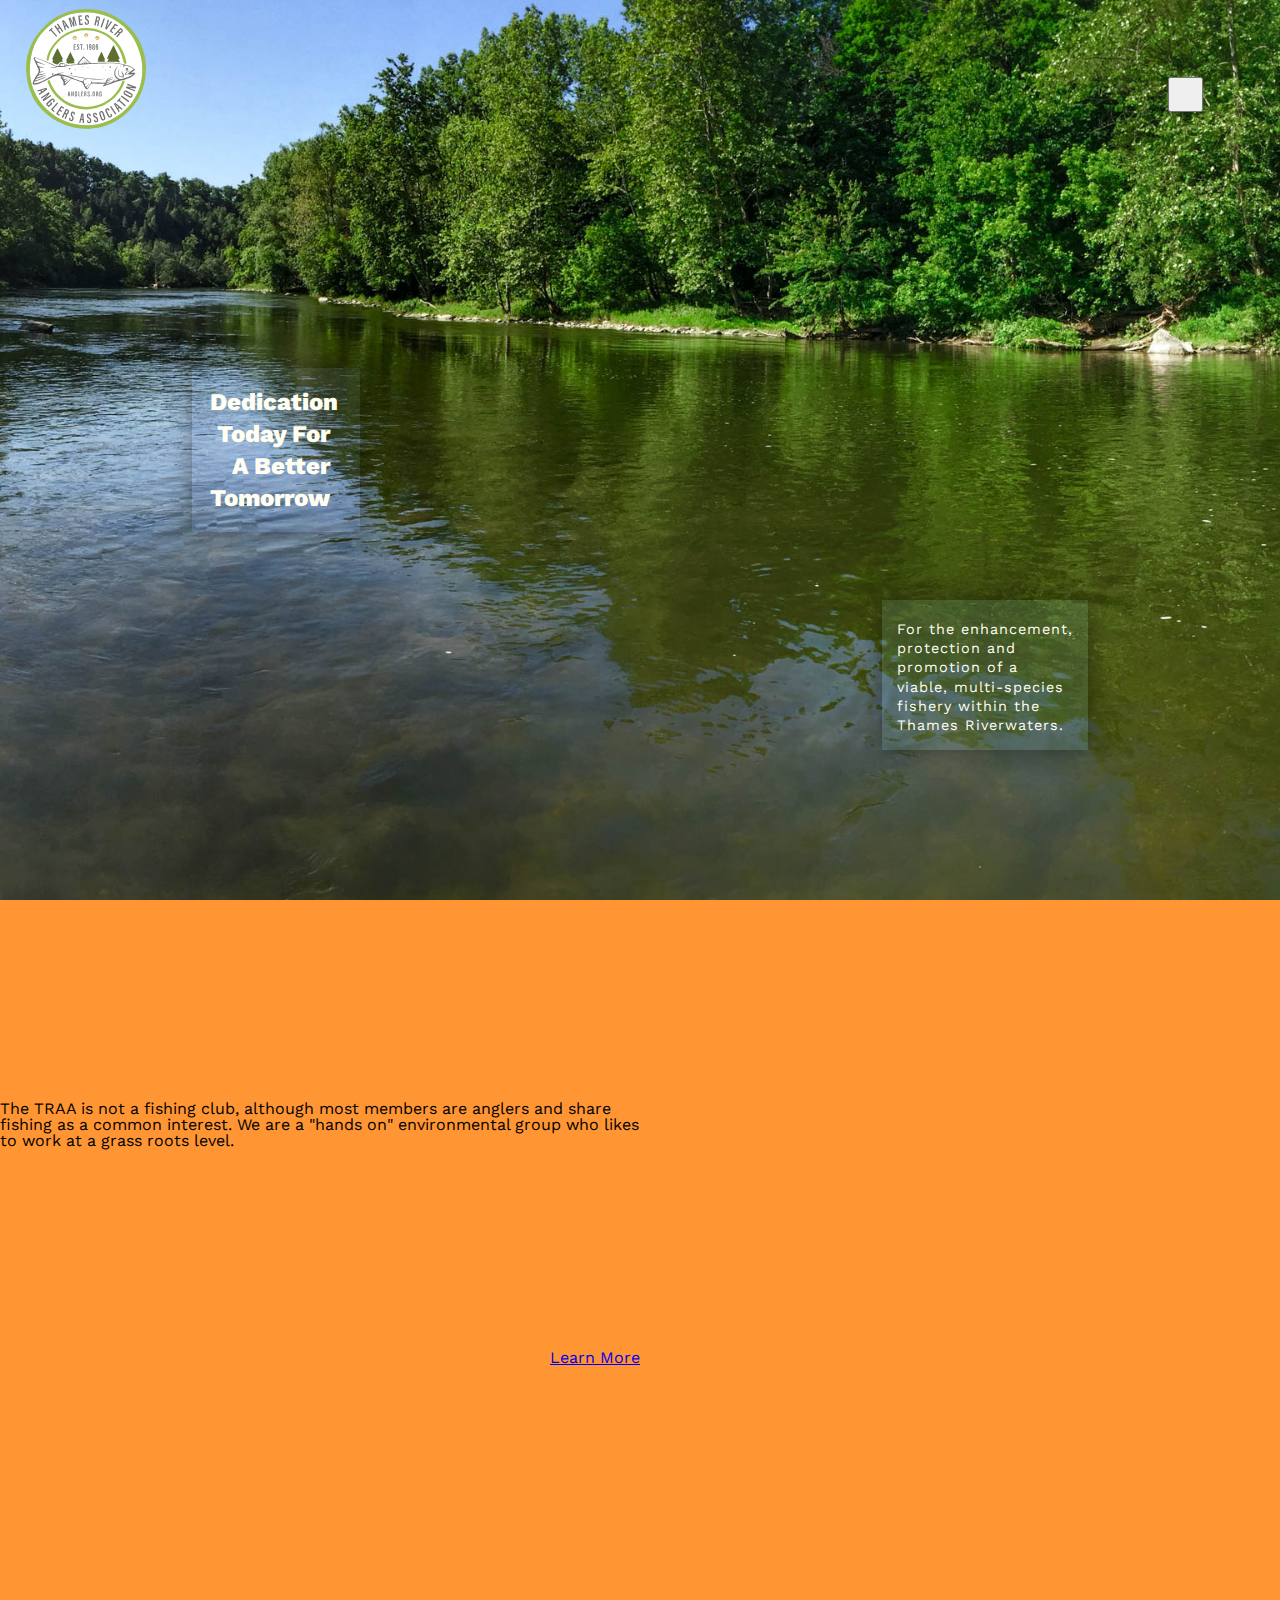
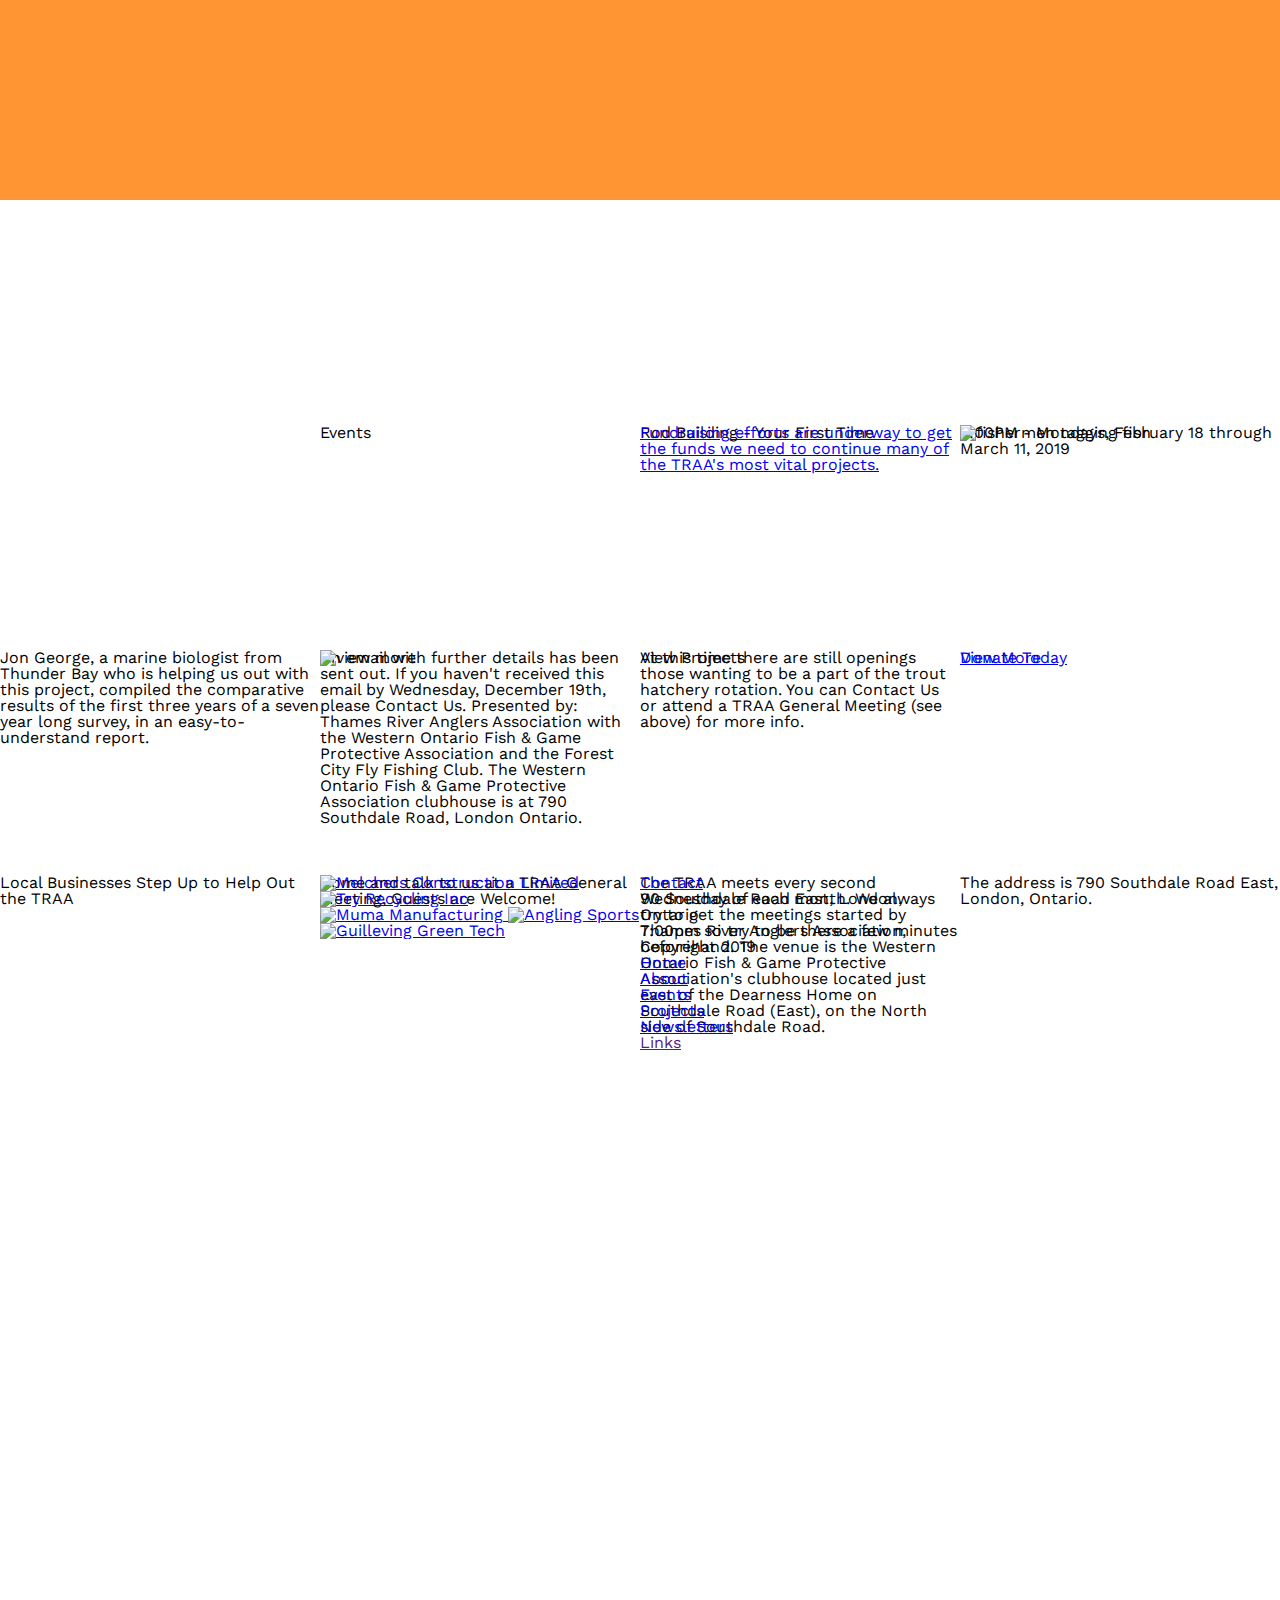
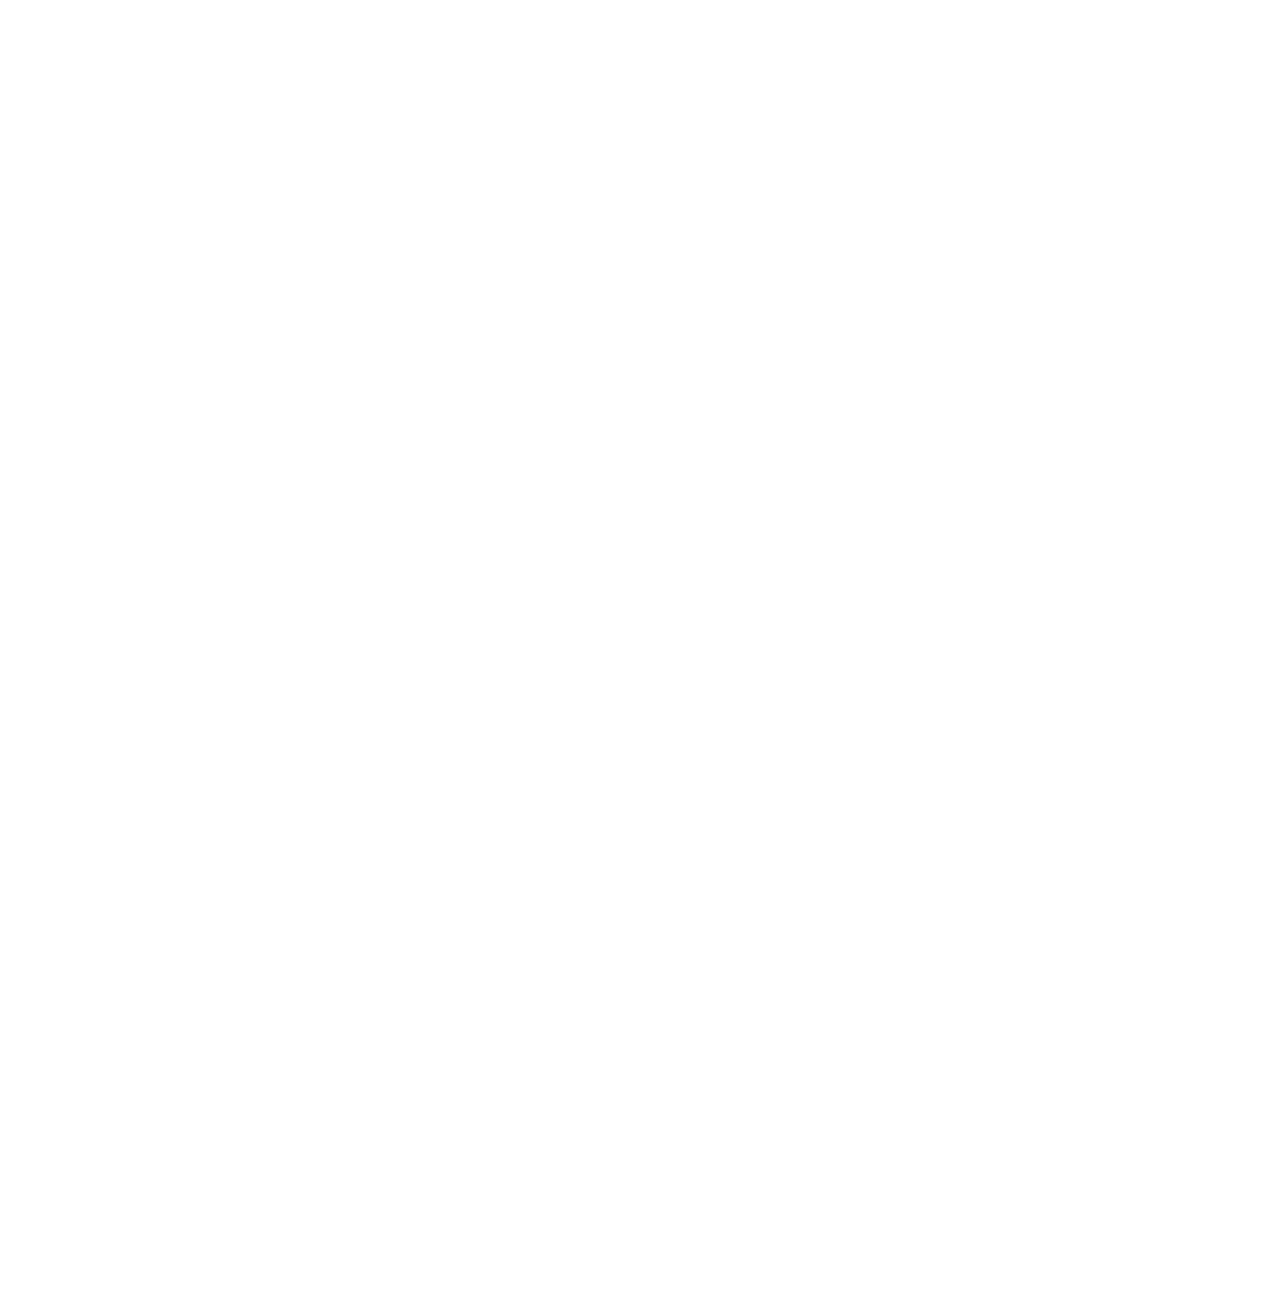
==== index.htm @ 24d17d50 "css progress" ====
<!DOCTYPE html>
<html lang="en">
<head>
    <meta charset="UTF-8">
    <meta name="viewport" content="width=device-width, initial-scale=1.0">
    <meta http-equiv="X-UA-Compatible" content="ie=edge">
    <link href="https://fonts.googleapis.com/css?family=Work+Sans:400,500,600,800,900" rel="stylesheet">
    <link href="css/reset.css" rel="stylesheet" type="text/css">
    <link href="css/main.css" rel="stylesheet" type="text/css">
    <title>Thames River Anglers Association</title>
</head>
<body>
<div class="grid">
<header class="header">
    <div class="hidden"><h1>Thames River Anglers Association</h1></div>
    <div class="logoCon">
        <a href="#main"><img src="images/traa-logo.svg" alt="Thames River Anglers Association Logo" width="200" height="200" class="logo sticky-tl"></a>
    </div>
    <button id="btnToggle"></button>
</header>
<div class="menu hidden">
    <h2 class="hidden">Site Navigation</h2>    
    <nav class="navCon">
        <ul id="siteNav">
            <li class="navItem"><a href="#main">        Home      </a></li>
            <li class="navItem"><a href="#aboutCon">    About     </a></li>
            <li class="navItem"><a href="#articleCon">  Events    </a></li>
            <li class="navItem"><a href="#projectsCon"> Projects  </a></li>
            <li class="navItem"><a href="#footerCon">   Links     </a></li>
            <li class="navItem"><a href="#contactCon">  Contact Us</a></li>
        </ul>
        <ul class="socialMedia">
            <li class="socialMediaIco"><a target="_blank" href="https://www.facebook.com/groups/4TRAA/">                   <img src="images/icon-fb.png" width="30" height="30" alt="facebook"></a></li>
            <li class="socialMediaIco"><a target="_blank" href="https://www.youtube.com/channel/UCSuwqQ-HzLQw-gylALz5YkA"> <img src="images/icon-yt.png" width="30" height="30" alt="youtube"></a></li>
            <li class="socialMediaIco"><a target="_blank" href="https://www.instagram.com/?hl=en">                         <img src="images/icon-ig.png" width="30" height="30" alt="instagram"></a></li>
            <li class="socialMediaIco"><a target="_blank" href="https://twitter.com/">                                     <img src="images/icon-tw.png" width="30" height="30" alt="twitter"></a></li>
        </ul>
    </nav>

</div>
    
<!-- main page -->
    <section class="mainCon grid" id="main">

    <h2 class="hidden">Homepage</h2>
<!-- hero img -->
    <div id="heroImgCon">
    <picture>
        <source srcset="images/river-small.jpg"  class="heroImage" media="(max-width: 320px)">    
        <source srcset="images/river-medium.jpg"  class="heroImage" media="(max-width: 430px)">    
        <source srcset="images/river-large.jpg"  class="heroImage" media="(max-width: 1440px)">    
        <img src="images/river-large.jpg"  class="heroImage" alt="Thames River">    
    </picture>
    </div>
<!-- 
    use css bg image

    Learn how to embed responsive imgs
    https://developer.mozilla.org/en-US/docs/Learn/HTML/Multimedia_and_embedding/Responsive_images
 -->
      
    <span class="heroQuote boxShadow">Dedication Today For A Better Tomorrow</span>    

    <div class="button-sm">
        <!-- <img src="" alt="" width="" height=""> -->
        <!--  
            Membership Call to action button will open pop out modal box
         -->
    </div>
    </section>

    <!-- Modal Popout Content -->

<!--     
    <section>
        <h3>Be a part of the solution, become a member of the Thames River Anglers Association for only $25.</h3>
    
        <div class="close" onclick="closeModal()">x</div>

        <p>
            Proceeds go toward continuing many of the TRAA's most vital environmental projects.
            Your membership also adds another voice to our efforts in protecting and enhancing aquatic habitats in the London & area community. 
            Participate, Help Out, Have Fun and give a little bit back to the Thames River watershed! 
        </p>
        <p> To join, attend a TRAA event or email us for other options. </p>
        <div class="close button-med" onclick="closeModal()"><a href="#contactUs">Tell Me More</a></div>
    </section> -->

    <!--END Modal Popout Content -->
    
    <div class="missionStatement ">
        <span class="msBg boxShadow">For the enhancement, protection and promotion of a viable, multi-species fishery within the Thames Riverwaters.</span> 
    </div>
    <section class="grid missionCon">
    <h2  id="mission" class="hidden">Our Mission</h2>

        <!-- <video src=""></video> -->
        <p>              
            The TRAA is not a fishing club, although most members are anglers and share 
            fishing as a common interest. We are a "hands on" environmental group who 
            likes to work at a grass roots level.
        </p>

        <div id="missionBtn">
            <a href="#events">Learn More</a>
        </div>
    </section>
<!-- Scroll Back to top -->
    <div class="sticky-lr"> 
        <!-- <img><a href="#main"></a> -->
    </div>

    <section class="grid">

    <h2 id="events">Events</h2>
        <h3 class="articleTitle">Rod Building - Your First Time </h3>
        <span class="articleSubhead">7:00PM - Mondays, February 18 through March 11, 2019</span>
            <p  id="articleTextBlock"> 
                This will be a series of informal, hands-on sessions that will result in a spinning or fly rod that you have assembled and finished yourself.
                This opportunity is open only to current members of the TRAA, WOFGPA and/or FCFFC. Registration will be closed when 15 paid-up participants have registered, or January 11, 2019, whichever comes first.
            </p>
            <p>
                An email with further details has been sent out. If you haven't received this email by Wednesday, December 19th, please Contact Us.
                Presented by: Thames River Anglers Association with the Western Ontario Fish & Game Protective Association and the Forest City Fly Fishing Club.
                The Western Ontario Fish & Game Protective Association clubhouse is at 790 Southdale Road, London Ontario.   
            </p>
            <p>
                At this time there are still openings those wanting to be a part of the trout hatchery rotation. You can Contact Us or attend a TRAA General Meeting (see above) for more info.
            </p>
            <div class="button-med"><a href="#map">View More</a></div>

    <h2 class="hidden">Map</h2>
            <div><iframe src="https://www.google.com/maps/embed?pb=!1m18!1m12!1m3!1d2065.127125662328!2d-81.22002897702677!3d42.94601771960088!2m3!1f0!2f0!3f0!3m2!1i1024!2i768!4f13.1!3m3!1m2!1s0x882ef3b01c9e9983%3A0x84558efdb9f3a3a1!2s790+Southdale+Rd+E%2C+London%2C+ON+N6E+1A8!5e0!3m2!1sen!2sca!4v1553643732021" width="600" height="450" style="border:0" allowfullscreen></iframe></div>
            
        <h3>Come and talk to us at a TRAA General Meeting, Guests are Welcome!</h3>
            <p>The TRAA meets every second Wednesday of each month. We always try to get the meetings started by 7:00pm so try to be there a few minutes beforehand. The venue is the Western Ontario Fish & Game Protective Association's clubhouse located just east of the Dearness Home on Southdale Road (East), on the North side of Southdale Road.
            <p> The address is 790 Southdale Road East, London, Ontario. </p>
    </section>

                
    <h2 class="projectsTitle" id="projects">
        <a href="#projects">
        <span class="projectsTitleBg">Fundraising efforts are underway to get the funds we need</span>
        <span class="projectsTitleBg">to continue many of the TRAA's most vital projects.</span>
        </a>    
    </h2>
            
    <img src="images/river-project.jpg" width="900" height="519" id="projectImg" alt="fishermen tagging fish">
    <h2 class="hidden">The TRAA Salmonid Monitoring Program</h2>
    <p>
        Jon George, a marine biologist from Thunder Bay
        who is helping us out with this project, compiled
        the comparative results of the first three years of 
        a seven year long survey, in an easy-to-understand report. 
    </p>
    <img src="images/view-hook.png" id="viewMoreArr" alt="view more" width="322" height="454"> 
    <p id="viewMoreBtn"> View Projects</p> 
    <div id="donate">
        <a href="#contactUs">
            <span  id="donateBtn" class="button"> Donate Today</span>
        </a>
    </div>

<!--     
    <section class="grid contactCon">
    <h2 id="contactCon">Contact Us</h2>

        <div class="formCon">
            <p>If you're with a like-minded organization or group looking for more information on the TRAA and its activities or if you're an individual who would like to get involved with the activities undertaken by the TRAA.
            </p>
            <span id="welcome">The TRAA would like to hear from you!</span>
            <form action="php" autocomplete="off" method="post">
                <input    class="formInput" id="name" type="text" name="fullname" placeholder="Name" >
                <input    class="formInput" id="subject" type="text" name="subject" placeholder="Subject" required>
                <textarea class="formInput" id="message" name="message" placeholder="Leave a message" required></textarea>
                <input    class="formInput" id="email" type="email" name="email" placeholder="Email">
                <input    class="formInput" id="submitBtn" type="submit" value="Submit">
            </form>
        </div>

    </section> -->
        
        <h2 id="sponserHeader"  >Local Businesses Step Up to Help Out the TRAA</h2>
        <div id="sponserLogoCon">
            <a href="https://www.melchersconstruction.com/"> <img class="sponserLogo" src="images/logo-melchers.png"             width="300" height="100" alt="Melchers Construction Limited">   </a>
            <a href="http://tryrecycling.com/"> <img class="sponserLogo" src="images/logo-try-recycling.png"        width="300" height="100" alt="Try Recycling Inc">   </a>
            <a href="http://www.mumamanufacturing.com/"> <img class="sponserLogo" src="images/logo-muma.png"                 width="300" height="100" alt="Muma Manufacturing">  </a>
            <a href="https://anglingsports.ca/"> <img class="sponserLogo" src="images/logo-angling-sports-2018.png"  width="300" height="100" alt="Angling Sports">  </a>
            <a href="https://www.guillevingreentech.com/"> <img class="sponserLogo" src="images/logo-guilleving-green-tech.png" width="300" height="100" alt="Guilleving Green Tech">   </a>
        </div>


        <footer id="footerCon">
        <ul>
            <li><a href="#contactUsCon">Contact</a></li>
            <li>90 Southdale Road East, London, Ontario</li>
            <li>Thames River Anglers Association, Copyright 2019</li>
        </ul>
        <ul>
            <li><a href="#">Home</a></li>
            <li><a href="#aboutCon">About</a></li>
            <li><a href="#articleCon">Events</a></li>
            <li><a href="#donate">Projects</a></li>
            <li><a href="newsletters.htm">Newsletters</a></li>
            <li><a href="">Links</a></li>
        </ul>
    </footer>

</div>
    <script src="js/main.js"></script>
</body>
</html>
---- css/main.css ----
/* .sticky-tl
{

}

.sticky-tr
{

}

.sticky-lr
{
    
}

.button-sm
{

}

.button-med
{
    
} */

.hidden
{
    position:absolute;
    left:-10000px;
    top:auto;
    width:1px;
    height:1px;
    overflow:hidden;
}

.boxShadow
{
   box-shadow: 0px 0px 23px 2px rgba(0,0,0,0.38);
}

.boxShadowLow
{
   box-shadow: 10px 10px 95px -43px rgba(0,0,0,0.29);
}

.boxShadowUpper
{
   box-shadow: 0px 11px 291px -43px rgba(0,0,0,0.4);
}

body
{
    /* display: flex;
    align-items: center;
    justify-content: center; */
    box-sizing: border-box;
    font-family: 'work sans', -apple-system, BlinkMacSystemFont, 'Segoe UI', Roboto, Oxygen, Ubuntu, Cantarell, 'Open Sans', 'Helvetica Neue', sans-serif;
    flex-flow: column;

}


.grid
{
    display: grid;
    grid-template-columns: repeat(4,25vw);
    grid-template-rows: repeat(20,25vh);
    max-width: 100vw
}

.header
{
    grid-row: 1;
    grid-column: 1/-1;
    z-index: 20;
    display: flex;
    max-width: 100vw;

}

.menu
{
    grid-row: 1/5;
    grid-column: 1/-1;
    z-index: 10;
    display: flex;
    justify-content: space-between;
    flex-flow: row wrap;
    /* flex-basis: 100%; */
    padding: 1vh 2vw;
    background-color: #fffef0;
    padding-top: 25vh
}

.logoCon
{
    padding: 1vh 2vw;

    margin-right: auto;
    width: 100px;
    height: 100px;
}   

.logo
{
    width: 120%;
    height: 120%;

}

#btnToggle
{
    height: 35px;
    width: 35px;
    margin: 6%;
        order: 2;    /* background-image: src() */
}

.navCon
{   
    height: auto;
    width: 100vw;
    /* background-color: rgb(33, 33, 33, .6); */
    order: 3;
    display: flex;
    flex-flow: column nowrap;
    align-items: flex-end;
    justify-content: stretch;
}

#siteNav
{
    padding-bottom: 100px;
    margin-right: 50px;
}

#siteNav li
{
    margin-bottom: 22px;
    color: white;
    text-align: right;

}

.navItem a
{
    color: black;
    text-decoration: none;
    padding: 1px;
    border-bottom: #78d0f2 .2em solid;
}


.navItem a:visited
{
    color: black;
    border-bottom: #78d0f2;
}

.navItem a:hover
{
    background-color: #78d0f2
}

.socialMedia
{
    order: 4;
    width: 90%;
    display: flex;
    margin: auto;
    margin-bottom: 50px;
    border-top: #78d0f2 .5px solid;

}

.socialMediaIco
{
 margin: auto;
 margin-top: 30px;

}



.mainCon
{
    grid-row: 1/5;
    grid-column: 1/-1;
    height: 100vh;
}

.heroImage
{

    height: 100vh;
    width: auto;
    overflow: hidden;
    /* height: 100%; */
}
.heroQuote
{
    grid-column: 1/4;
    grid-row: 2/4;
    z-index: 30;
    line-height: 2rem;
    margin-left: 20%;
    font-weight: 800;
    font-size: 1.5rem;
    /* letter-spacing: 1px; */
    color: #fffef0;
    padding:18px;
    padding-right: 30px;
    align-self: center;
    background-color: rgba(69, 96, 170, 0.116);
    width: 120px;
    text-align: right;
}

/* ABOUT SECTION */

.missionStatement
{
    grid-row: 3/5;
    grid-column: 2/-1;
    z-index: 10;
    justify-self: center;
    align-self: center;
    height: 200px;
    display: flex;
    flex-flow: column;
    align-items: center;
    justify-content: center;
    margin: 0 auto;
    margin-right: 20%;
}

.msBg
{
    background-color: rgba(120,208,242,0.11);
    color: #fffef0;
    font-weight: 400;
    padding: 15px;
    padding-top: 20px;
    /* text-indent: -.2rem; */
    line-height: 1.2rem;
    letter-spacing: 1px;
    font-size: .9rem;
    width: 176px;
}

.missionCon
{
    background-color: rgba(255, 123, 0, 0.8);
    grid-row: 5/10;
    height: 100vh;
    grid-column: 1/-1;
}

.missionCon p
{
grid-row: 1/ 3;
grid-column: 1/3;
align-self: center;

}

#missionBtn

{
    grid-row: 3/5;
    grid-column: 1/3;
    justify-self: end;
    
}












/*CONTACT STYLIN' */

.contactCon
{
    /* grid-row: 1/-1; */
    grid-column: 1/-1;
    height: 100vh;
    
}

#contact
{
    font-weight: 800;
    font-size: 2em;
    background-color: #78d0f2;
    color: #fffef0;
    grid-row: 1;
    max-width: 30%;
    max-height: 30%;
    grid-column: 1/3;
    display: flex;
    align-items: center;
    justify-content: center;
}

.formCon
{
    width: 100vw;
    grid-row: 2;
}

.formCon *
{
    display: flex;
    flex-flow: column wrap;
    align-items: center;

    justify-content: center;

}

.formInput 
{
    border: none;
    border-bottom: 2px solid #78d0f2;
    width: 90vw;
}
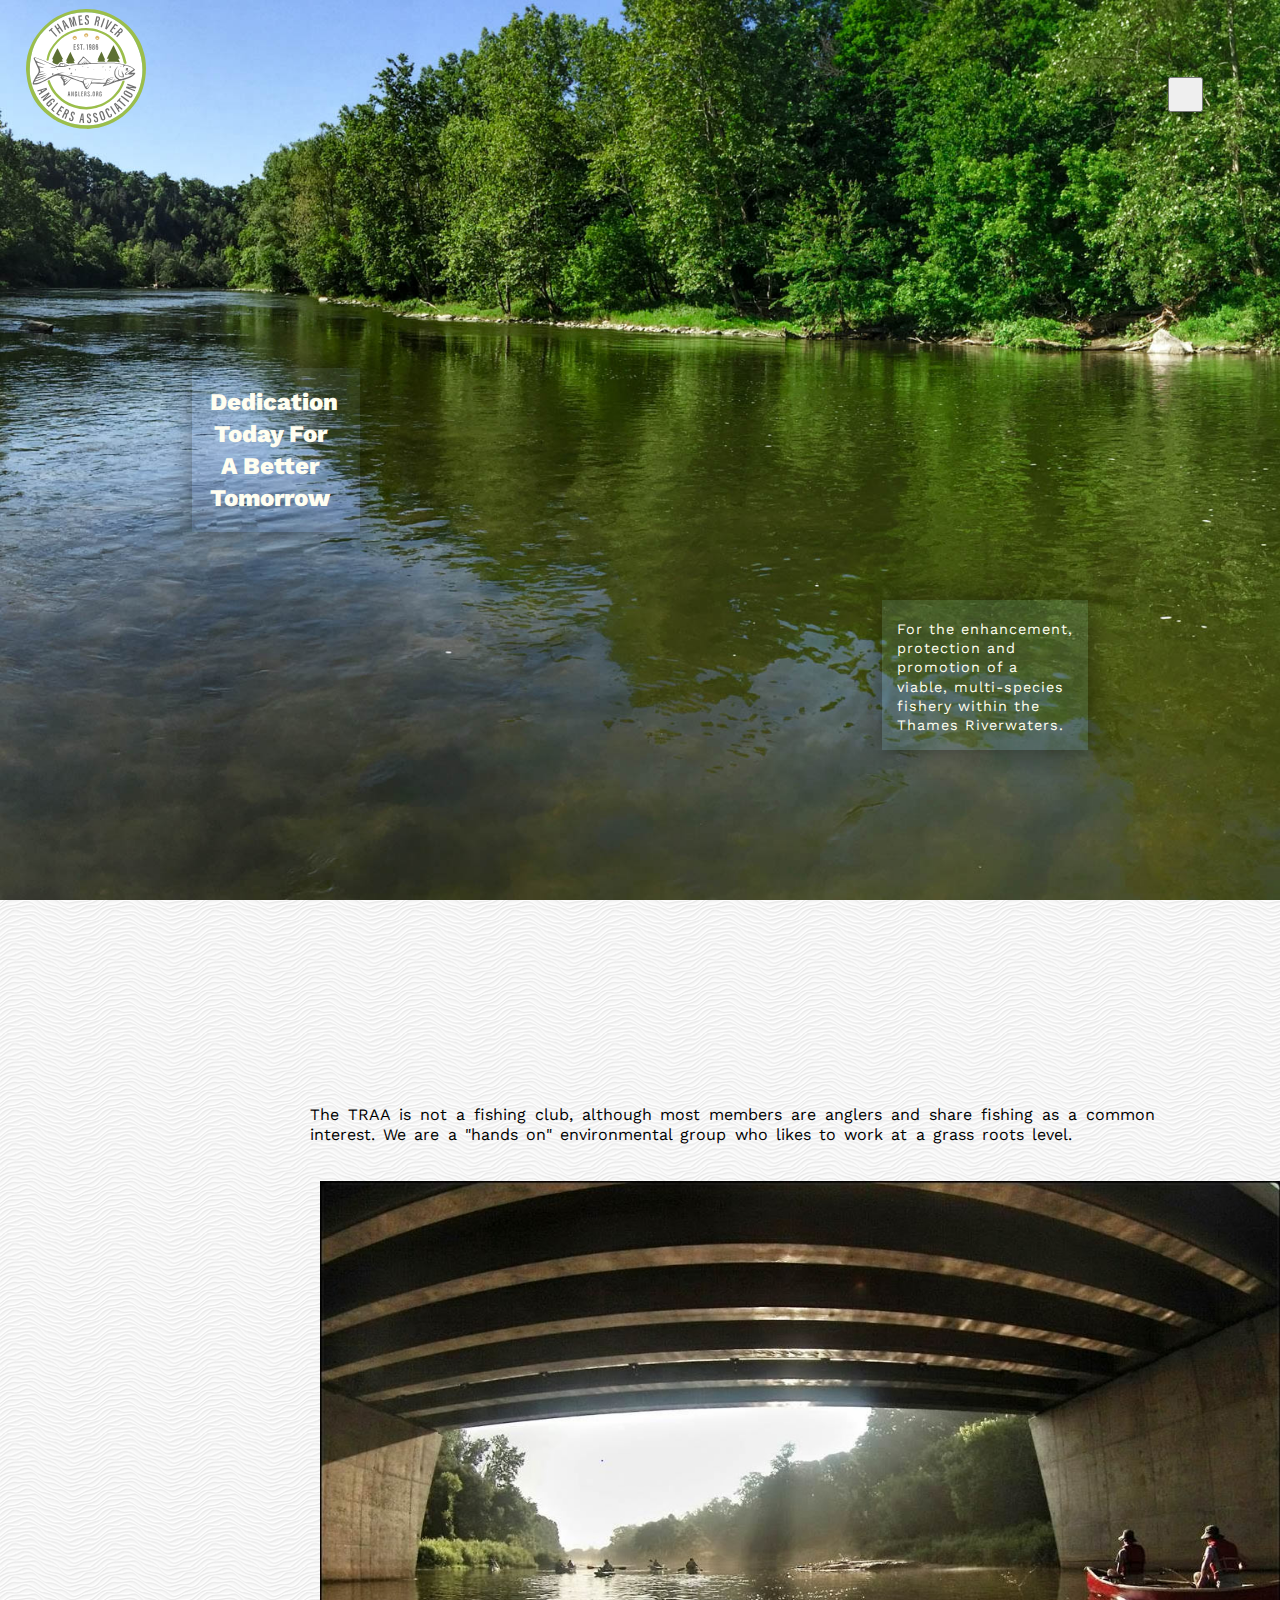
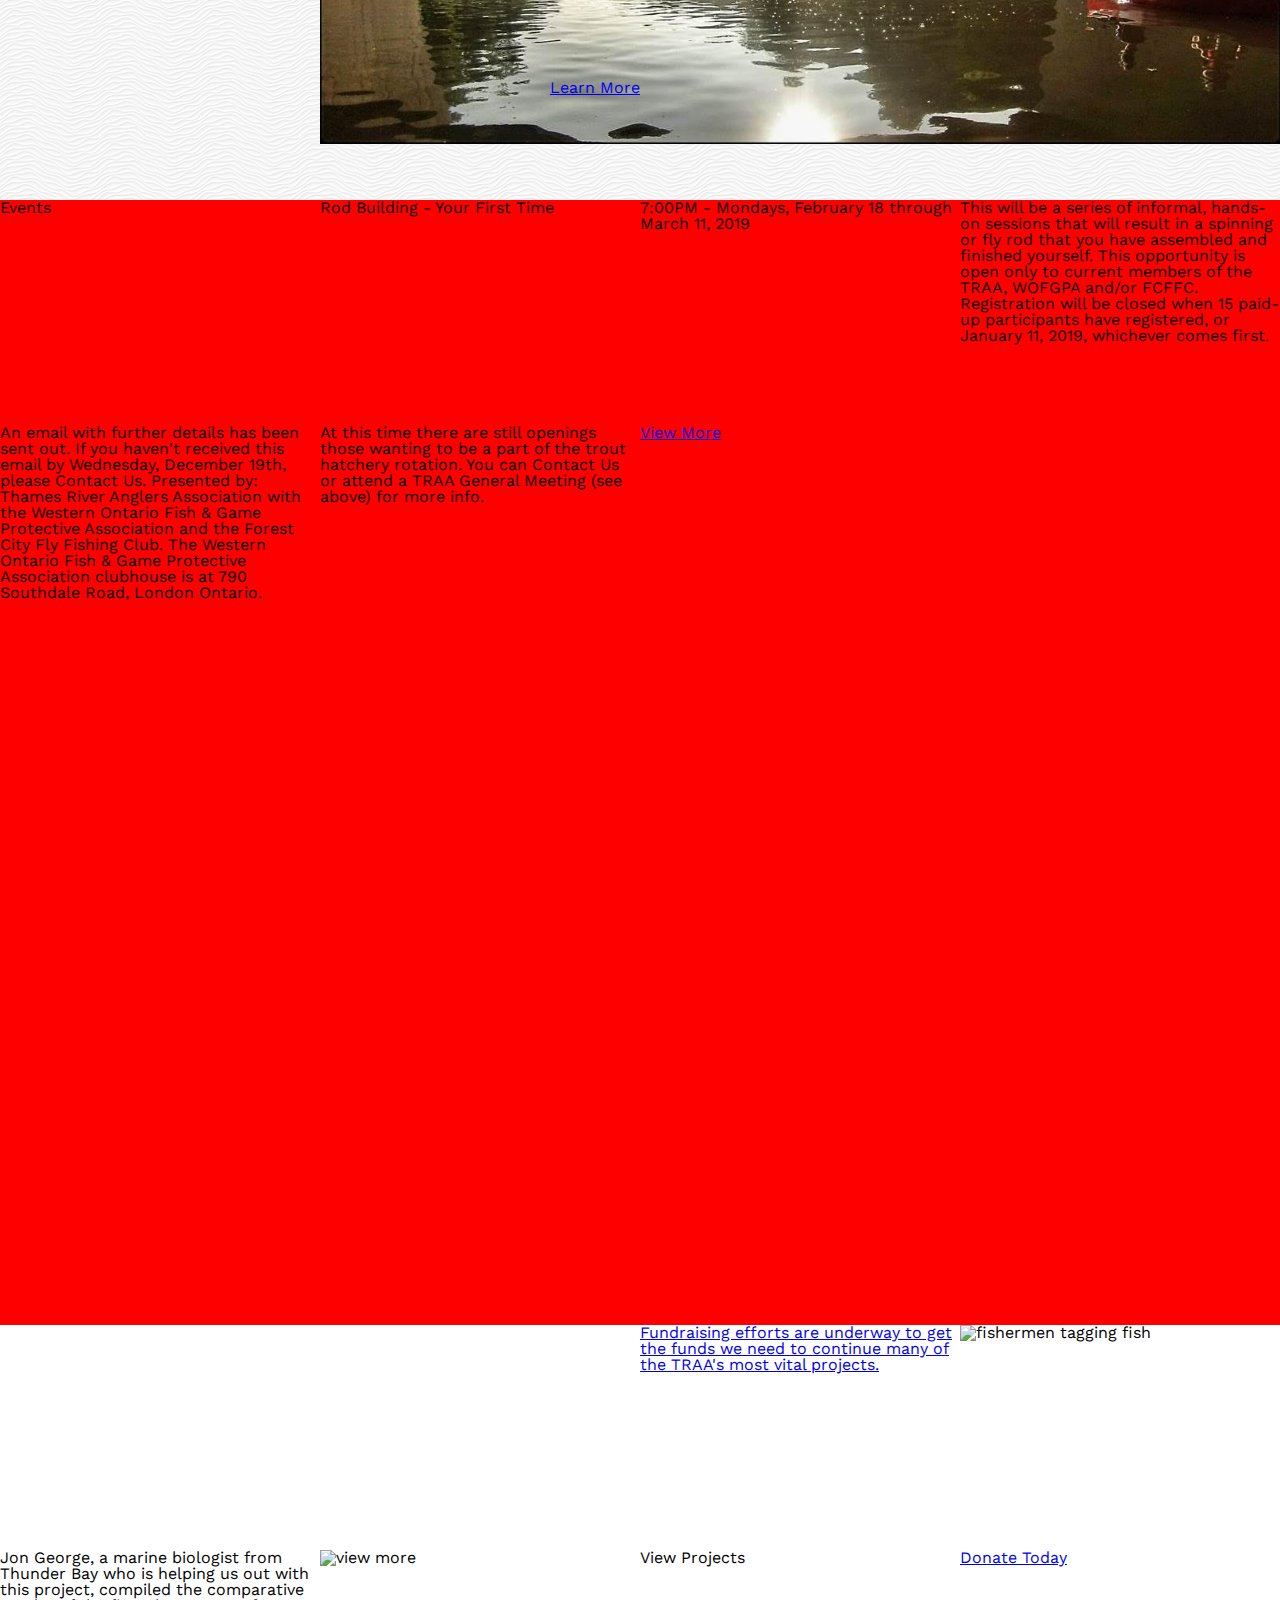
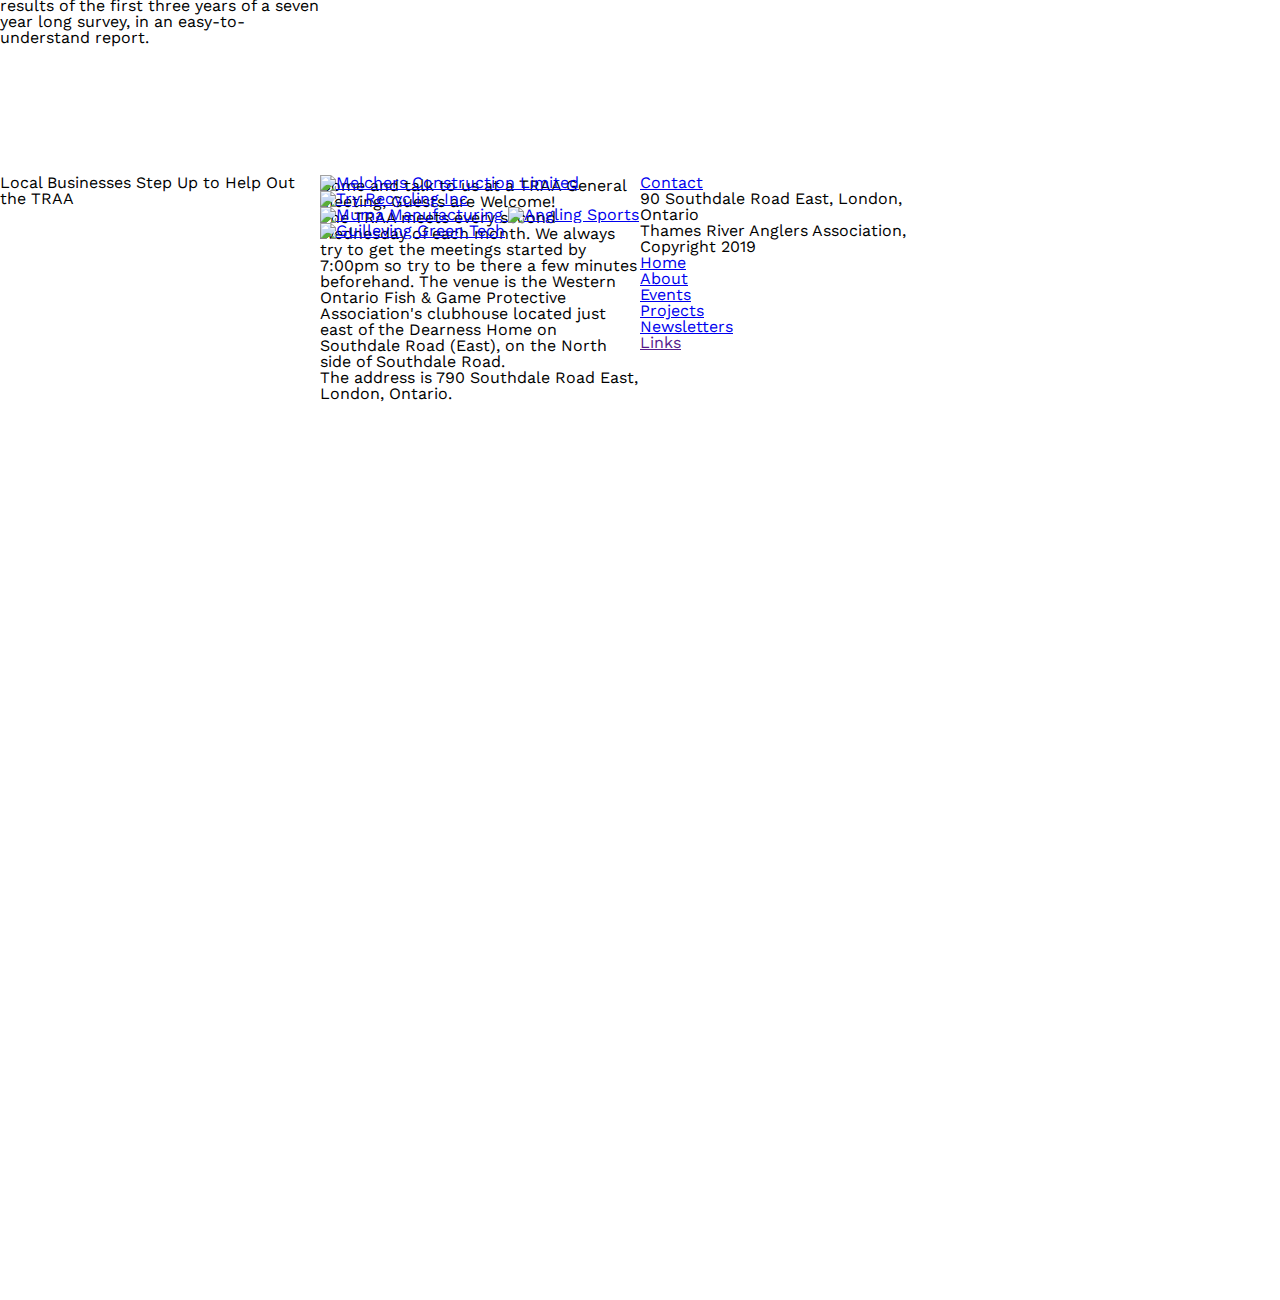
==== commit 2574c3d0: "event section started" ====
--- a/index.htm
+++ b/index.htm
@@ -45,7 +45,7 @@
     <h2 class="hidden">Homepage</h2>
 <!-- hero img -->
     <div id="heroImgCon">
-    <picture>
+    <picture class="boxShadow">
         <source srcset="images/river-small.jpg"  class="heroImage" media="(max-width: 320px)">    
         <source srcset="images/river-medium.jpg"  class="heroImage" media="(max-width: 430px)">    
         <source srcset="images/river-large.jpg"  class="heroImage" media="(max-width: 1440px)">    
@@ -94,13 +94,18 @@
     <section class="grid missionCon">
     <h2  id="mission" class="hidden">Our Mission</h2>
 
+
         <!-- <video src=""></video> -->
         <p>              
-            The TRAA is not a fishing club, although most members are anglers and share 
-            fishing as a common interest. We are a "hands on" environmental group who 
-            likes to work at a grass roots level.
+            The TRAA is not a fishing club,
+            although most members are anglers
+            and share fishing as a common interest.
+            We are a "hands on" environmental 
+            group who likes to work at a grass roots level.
         </p>
-
+        <img src="images/action.JPG" id="missionMedia" alt="boats on the thames river" height="180" width="307">
+        <!-- <picture id="missionMedia">
+        </picture> -->
         <div id="missionBtn">
             <a href="#events">Learn More</a>
         </div>
@@ -110,8 +115,7 @@
         <!-- <img><a href="#main"></a> -->
     </div>
 
-    <section class="grid">
-
+    <section class="grid eventCon">
     <h2 id="events">Events</h2>
         <h3 class="articleTitle">Rod Building - Your First Time </h3>
         <span class="articleSubhead">7:00PM - Mondays, February 18 through March 11, 2019</span>
@@ -129,15 +133,17 @@
             </p>
             <div class="button-med"><a href="#map">View More</a></div>
 
-    <h2 class="hidden">Map</h2>
-            <div><iframe src="https://www.google.com/maps/embed?pb=!1m18!1m12!1m3!1d2065.127125662328!2d-81.22002897702677!3d42.94601771960088!2m3!1f0!2f0!3f0!3m2!1i1024!2i768!4f13.1!3m3!1m2!1s0x882ef3b01c9e9983%3A0x84558efdb9f3a3a1!2s790+Southdale+Rd+E%2C+London%2C+ON+N6E+1A8!5e0!3m2!1sen!2sca!4v1553643732021" width="600" height="450" style="border:0" allowfullscreen></iframe></div>
-            
-        <h3>Come and talk to us at a TRAA General Meeting, Guests are Welcome!</h3>
-            <p>The TRAA meets every second Wednesday of each month. We always try to get the meetings started by 7:00pm so try to be there a few minutes beforehand. The venue is the Western Ontario Fish & Game Protective Association's clubhouse located just east of the Dearness Home on Southdale Road (East), on the North side of Southdale Road.
-            <p> The address is 790 Southdale Road East, London, Ontario. </p>
     </section>
-
+    <section>
+        <h2 class="hidden">Map</h2>
+                <div><iframe src="https://www.google.com/maps/embed?pb=!1m18!1m12!1m3!1d2065.127125662328!2d-81.22002897702677!3d42.94601771960088!2m3!1f0!2f0!3f0!3m2!1i1024!2i768!4f13.1!3m3!1m2!1s0x882ef3b01c9e9983%3A0x84558efdb9f3a3a1!2s790+Southdale+Rd+E%2C+London%2C+ON+N6E+1A8!5e0!3m2!1sen!2sca!4v1553643732021" width="600" height="450" style="border:0" allowfullscreen></iframe></div>
                 
+            <h3>Come and talk to us at a TRAA General Meeting, Guests are Welcome!</h3>
+                <p>The TRAA meets every second Wednesday of each month. We always try to get the meetings started by 7:00pm so try to be there a few minutes beforehand. The venue is the Western Ontario Fish & Game Protective Association's clubhouse located just east of the Dearness Home on Southdale Road (East), on the North side of Southdale Road.
+                <p> The address is 790 Southdale Road East, London, Ontario. </p>
+        
+    </section>   
+    
     <h2 class="projectsTitle" id="projects">
         <a href="#projects">
         <span class="projectsTitleBg">Fundraising efforts are underway to get the funds we need</span>
@@ -161,6 +167,7 @@
         </a>
     </div>
 
+
 <!--     
     <section class="grid contactCon">
     <h2 id="contactCon">Contact Us</h2>
--- a/css/main.css
+++ b/css/main.css
@@ -213,7 +213,7 @@
     align-self: center;
     background-color: rgba(69, 96, 170, 0.116);
     width: 120px;
-    text-align: right;
+    text-align: center;
 }
 
 /* ABOUT SECTION */
@@ -250,32 +250,52 @@
 
 .missionCon
 {
-    background-color: rgba(255, 123, 0, 0.8);
     grid-row: 5/10;
     height: 100vh;
     grid-column: 1/-1;
+    background-image: url("../images/tex-white-wave.png");
+    background-repeat: repeat;
 }
 
 .missionCon p
 {
 grid-row: 1/ 3;
-grid-column: 1/3;
+grid-column: 2/-1;
 align-self: center;
-
+word-spacing: .2rem;
+line-height: 1.25rem;
+/* letter-spacing: .1rem; */
+margin-left: -10px;
+max-width: 88%;
+text-align: justify;
+text-justify: inter-character;
 }
 
 #missionBtn
 
 {
-    grid-row: 3/5;
+    grid-row: 4/ 5;
     grid-column: 1/3;
     justify-self: end;
-    
-}
-
-
-
-
+    align-self: center;
+}
+
+#missionMedia
+{
+    grid-column: 2/-1;
+    /* grid-row: 2/5; */
+    align-self: center;
+    /* justify-self: end; */
+    width: 100%;
+    height: auto;
+}
+
+.eventCon
+{
+    background-color: red;
+    grid-column: 1/-1;
+    grid-row: 9/ span 5;
+}
 
 
 
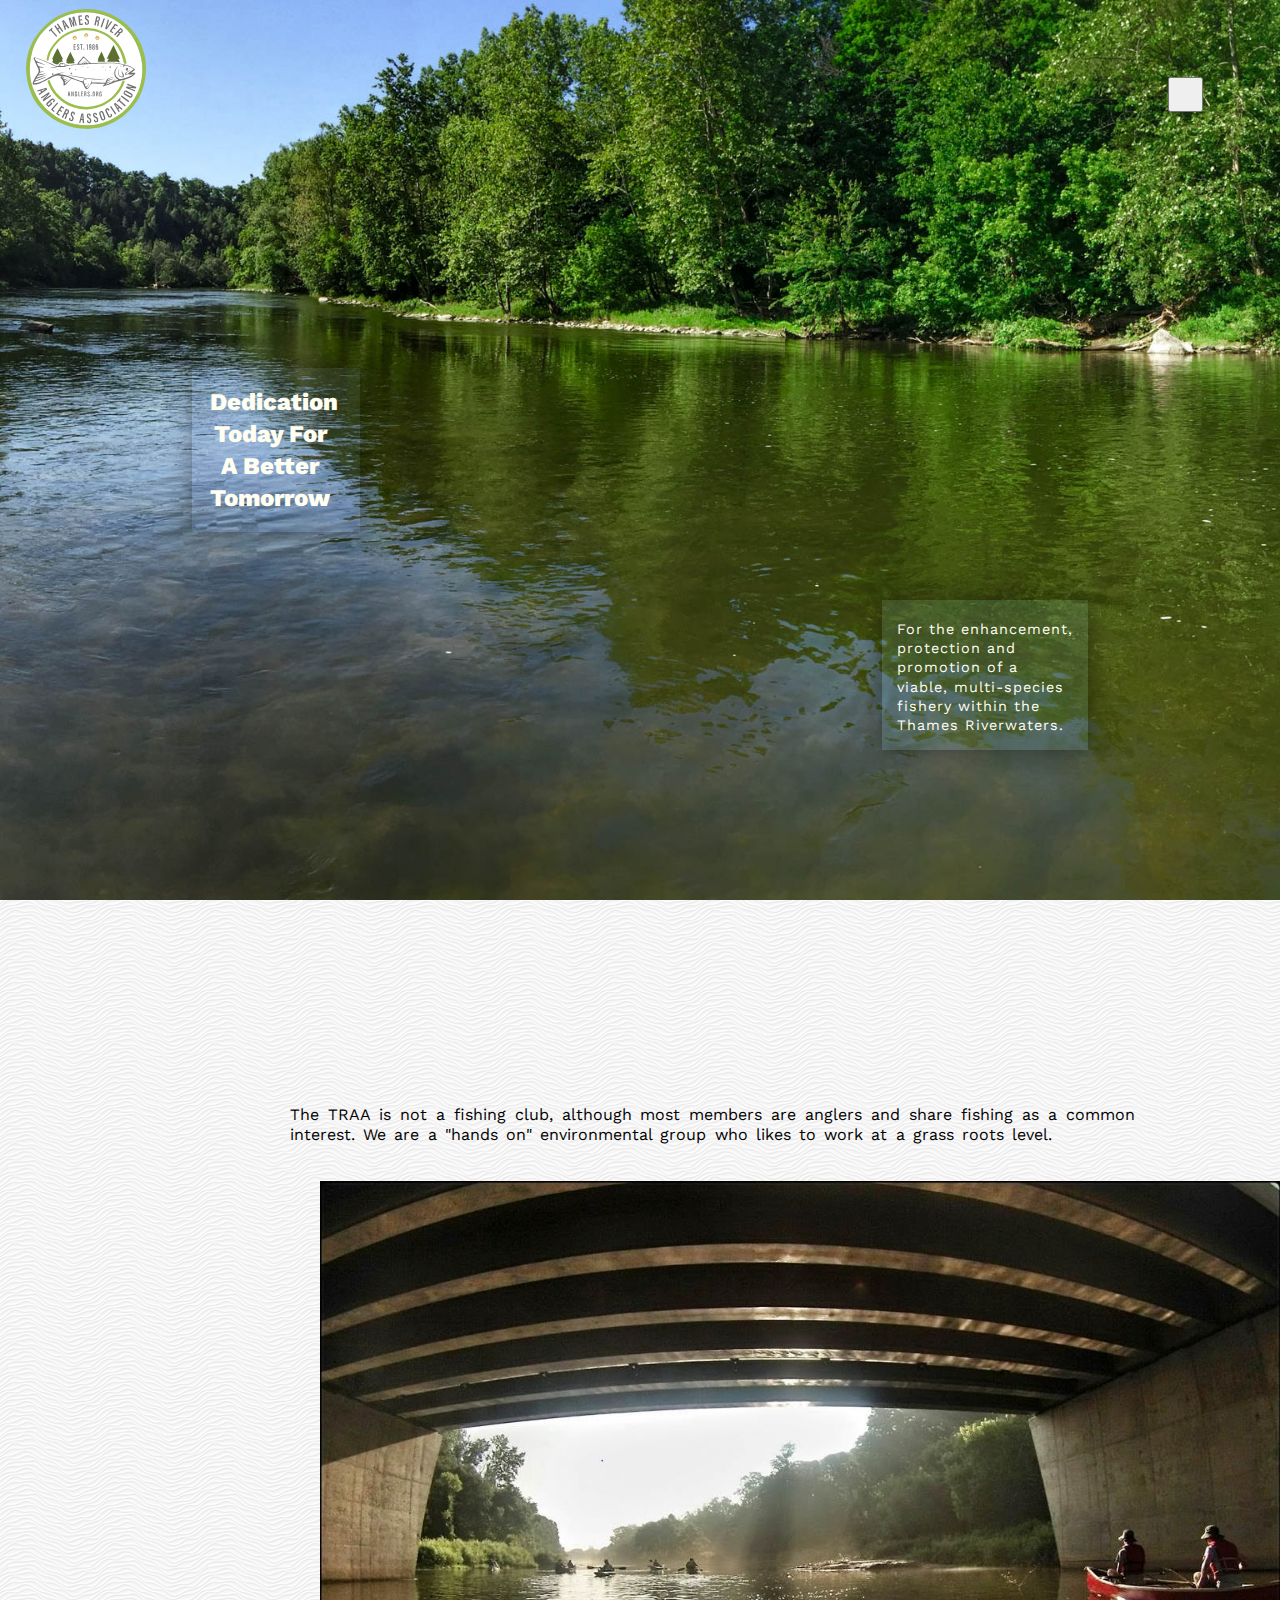
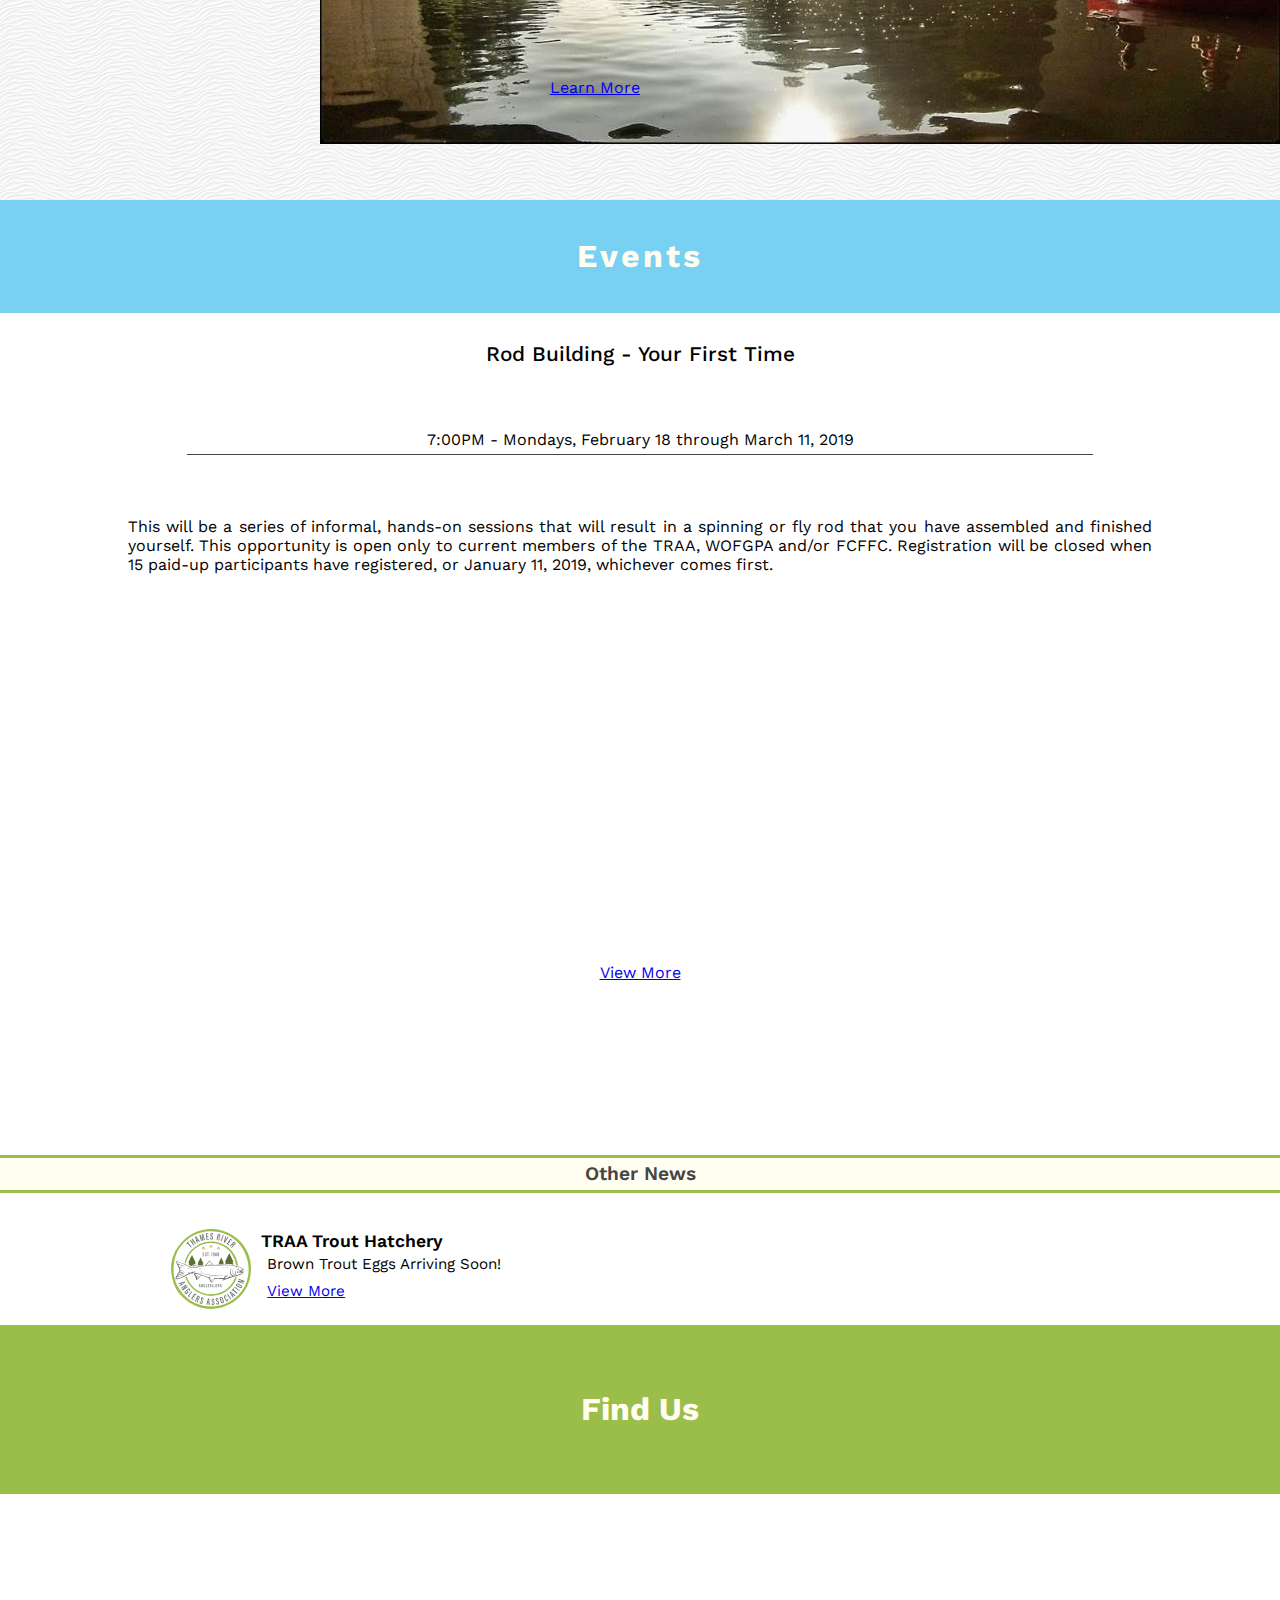
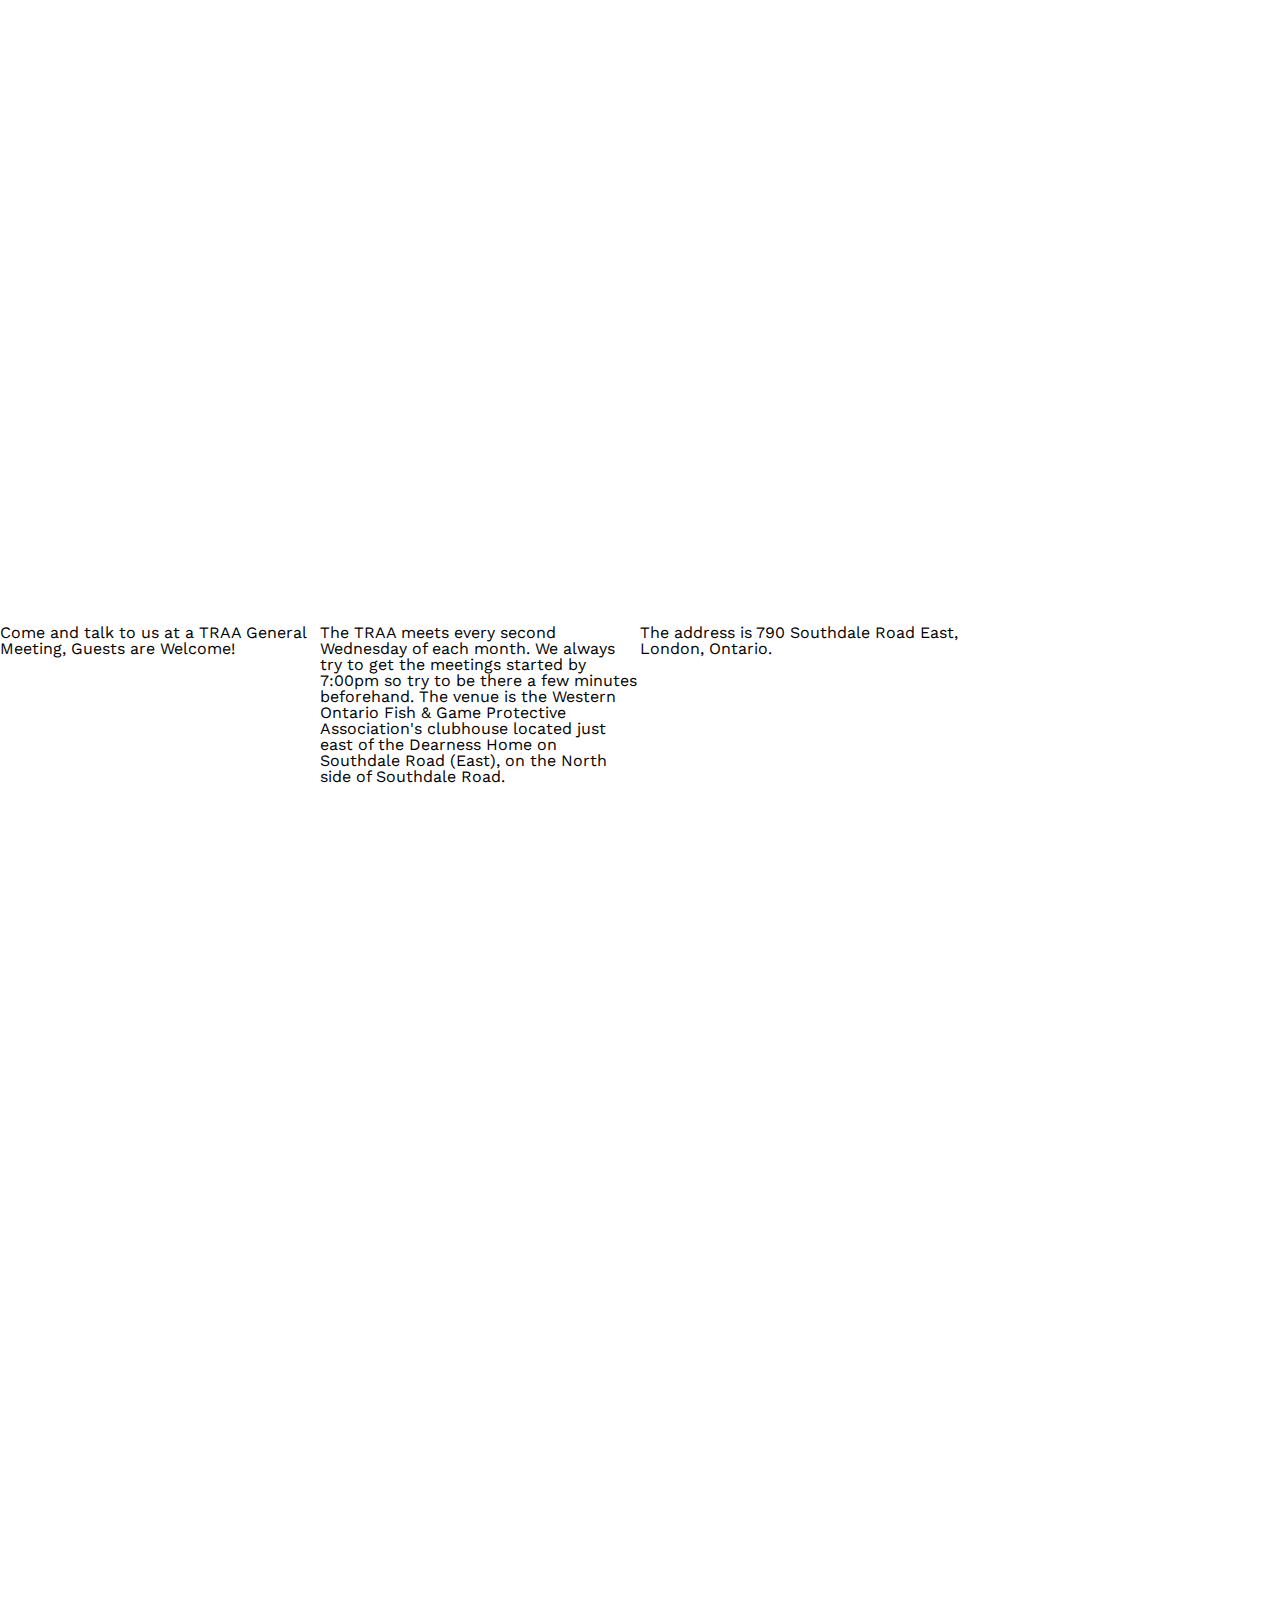
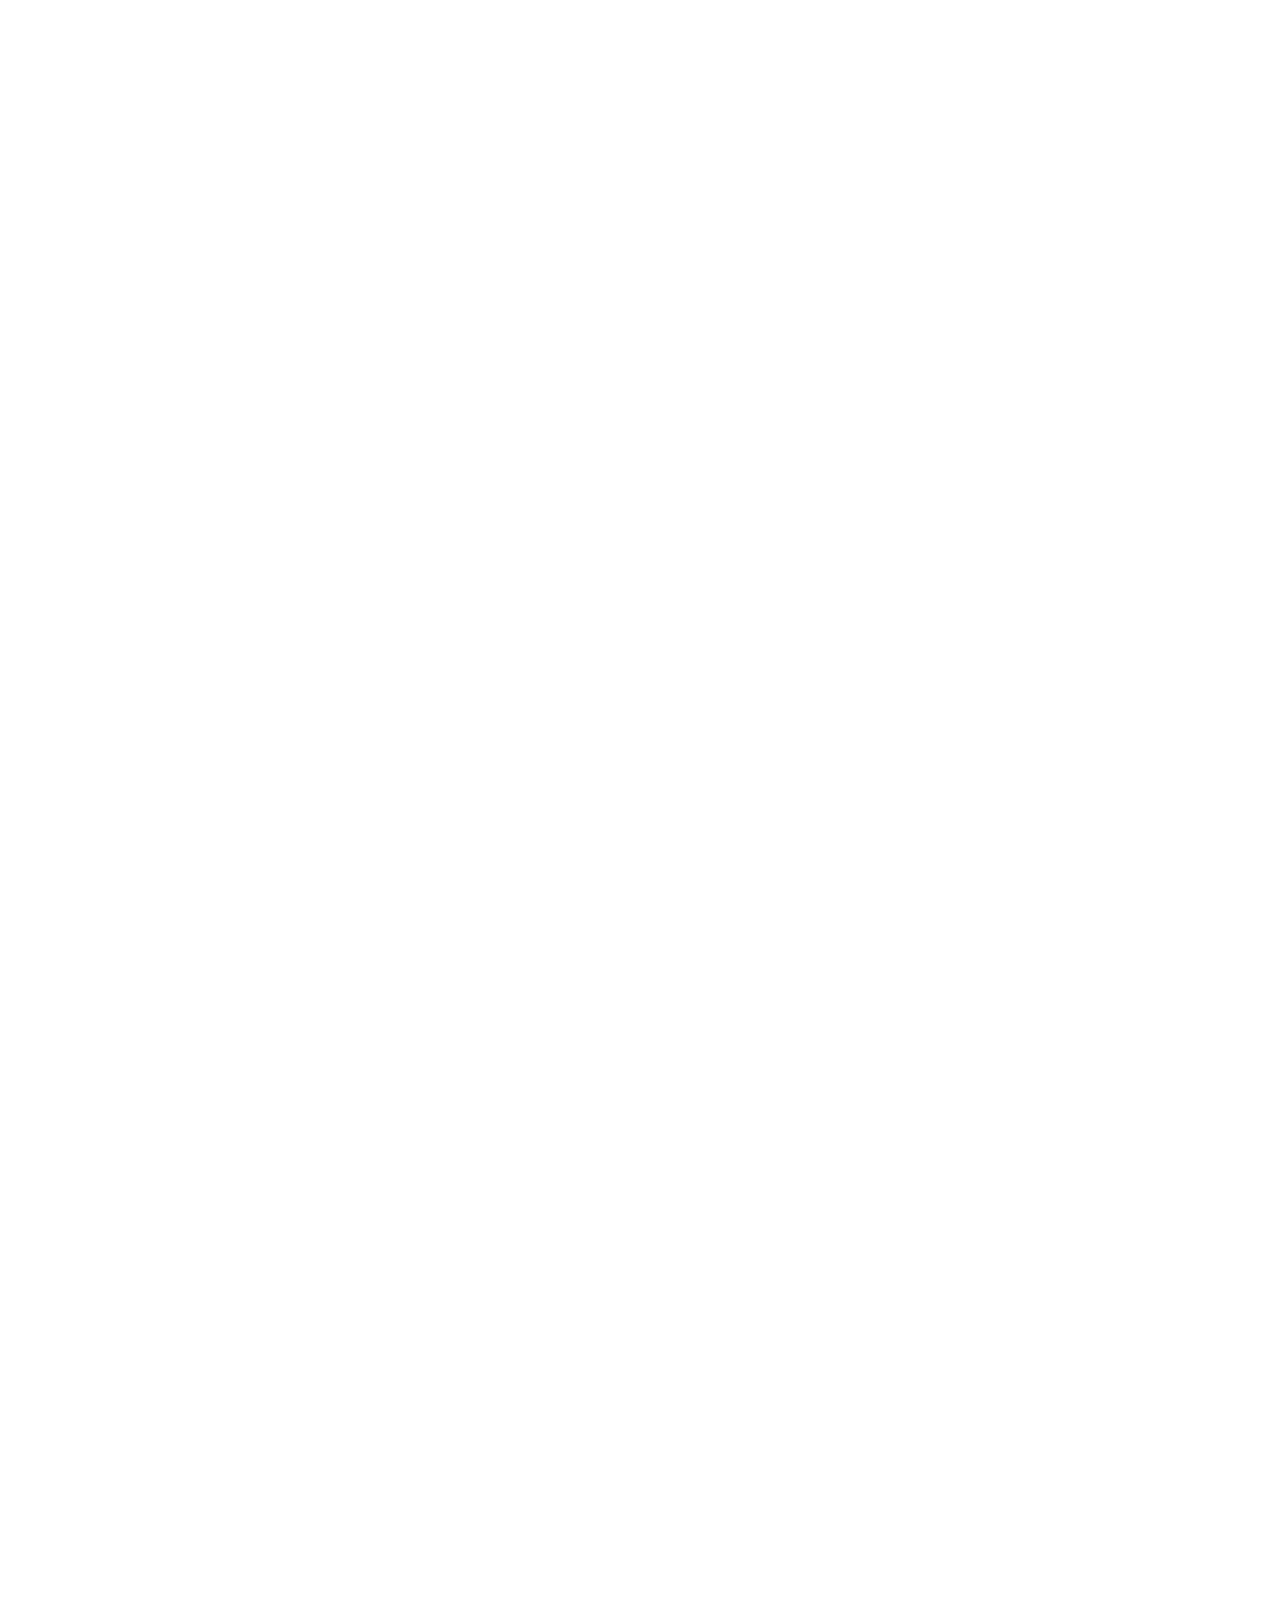
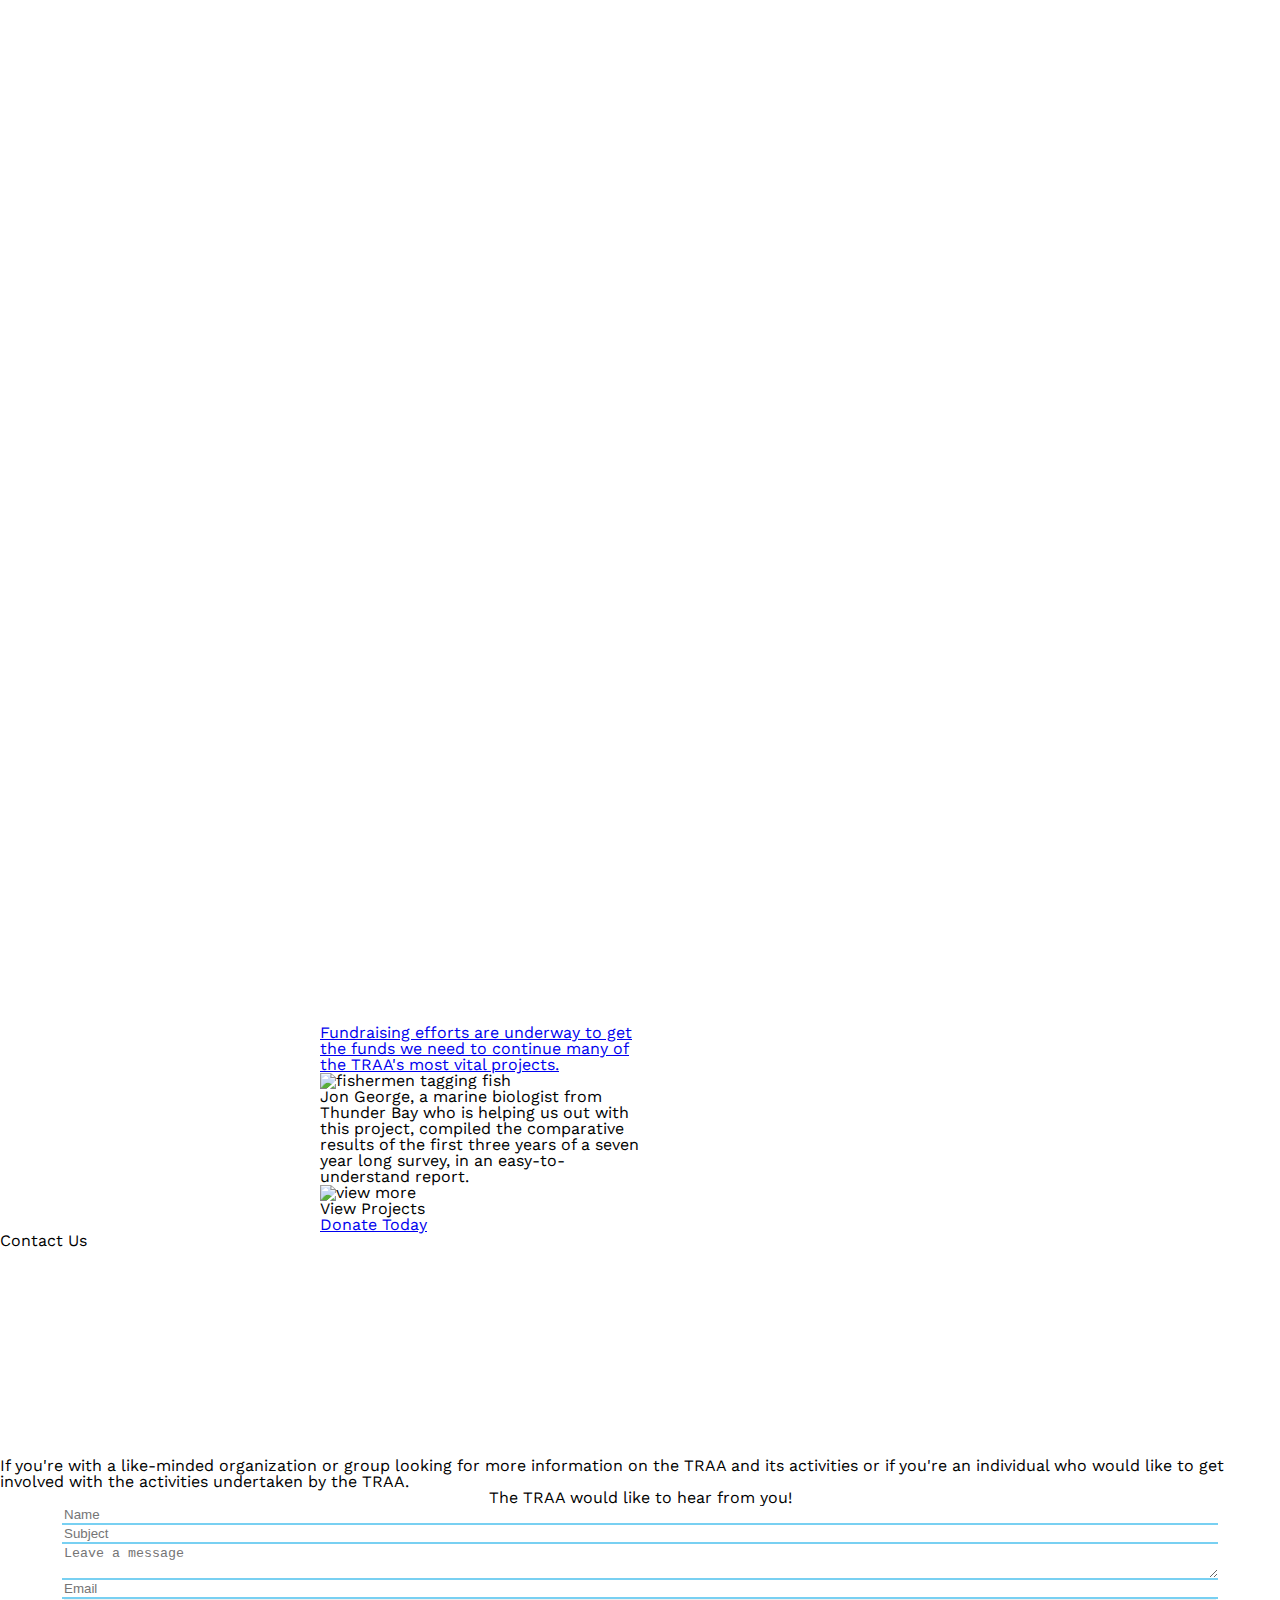
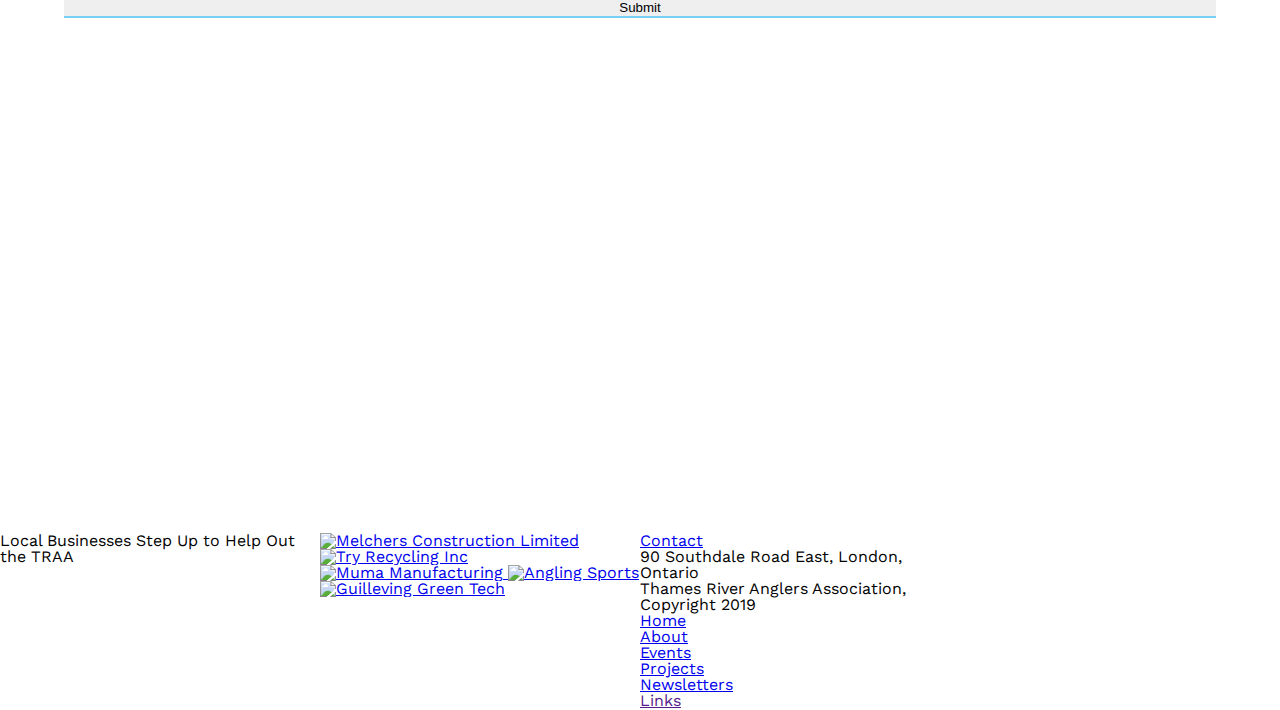
==== commit 9338070f: "newsfeed complete, location started" ====
--- a/index.htm
+++ b/index.htm
@@ -94,7 +94,6 @@
     <section class="grid missionCon">
     <h2  id="mission" class="hidden">Our Mission</h2>
 
-
         <!-- <video src=""></video> -->
         <p>              
             The TRAA is not a fishing club,
@@ -116,62 +115,74 @@
     </div>
 
     <section class="grid eventCon">
-    <h2 id="events">Events</h2>
-        <h3 class="articleTitle">Rod Building - Your First Time </h3>
-        <span class="articleSubhead">7:00PM - Mondays, February 18 through March 11, 2019</span>
-            <p  id="articleTextBlock"> 
+        <h2 id="eventHeader">Events</h2>
+        <h3 class="articleTitle centre">Rod Building - Your First Time </h3>
+        <span class="articleSubhead centre">7:00PM - Mondays, February 18 through March 11, 2019</span>
+        <div id="articleText">
+            <p class="articleTextBlock">
                 This will be a series of informal, hands-on sessions that will result in a spinning or fly rod that you have assembled and finished yourself.
                 This opportunity is open only to current members of the TRAA, WOFGPA and/or FCFFC. Registration will be closed when 15 paid-up participants have registered, or January 11, 2019, whichever comes first.
             </p>
-            <p>
+            <p class="articleTextBlock hidden">
                 An email with further details has been sent out. If you haven't received this email by Wednesday, December 19th, please Contact Us.
                 Presented by: Thames River Anglers Association with the Western Ontario Fish & Game Protective Association and the Forest City Fly Fishing Club.
                 The Western Ontario Fish & Game Protective Association clubhouse is at 790 Southdale Road, London Ontario.   
             </p>
-            <p>
+            <p class="articleTextBlock hidden">
                 At this time there are still openings those wanting to be a part of the trout hatchery rotation. You can Contact Us or attend a TRAA General Meeting (see above) for more info.
             </p>
-            <div class="button-med"><a href="#map">View More</a></div>
-
-    </section>
-    <section>
-        <h2 class="hidden">Map</h2>
-                <div><iframe src="https://www.google.com/maps/embed?pb=!1m18!1m12!1m3!1d2065.127125662328!2d-81.22002897702677!3d42.94601771960088!2m3!1f0!2f0!3f0!3m2!1i1024!2i768!4f13.1!3m3!1m2!1s0x882ef3b01c9e9983%3A0x84558efdb9f3a3a1!2s790+Southdale+Rd+E%2C+London%2C+ON+N6E+1A8!5e0!3m2!1sen!2sca!4v1553643732021" width="600" height="450" style="border:0" allowfullscreen></iframe></div>
-                
-            <h3>Come and talk to us at a TRAA General Meeting, Guests are Welcome!</h3>
-                <p>The TRAA meets every second Wednesday of each month. We always try to get the meetings started by 7:00pm so try to be there a few minutes beforehand. The venue is the Western Ontario Fish & Game Protective Association's clubhouse located just east of the Dearness Home on Southdale Road (East), on the North side of Southdale Road.
-                <p> The address is 790 Southdale Road East, London, Ontario. </p>
+        </div>
+
+        <div class="viewMoreArc button-med"><a href="#map">View More</a></div>
         
-    </section>   
-    
-    <h2 class="projectsTitle" id="projects">
-        <a href="#projects">
-        <span class="projectsTitleBg">Fundraising efforts are underway to get the funds we need</span>
-        <span class="projectsTitleBg">to continue many of the TRAA's most vital projects.</span>
-        </a>    
-    </h2>
+        <aside id="articleFeed">
             
-    <img src="images/river-project.jpg" width="900" height="519" id="projectImg" alt="fishermen tagging fish">
-    <h2 class="hidden">The TRAA Salmonid Monitoring Program</h2>
-    <p>
-        Jon George, a marine biologist from Thunder Bay
-        who is helping us out with this project, compiled
-        the comparative results of the first three years of 
-        a seven year long survey, in an easy-to-understand report. 
-    </p>
-    <img src="images/view-hook.png" id="viewMoreArr" alt="view more" width="322" height="454"> 
-    <p id="viewMoreBtn"> View Projects</p> 
-    <div id="donate">
-        <a href="#contactUs">
+        <h4>Other News</h4>
+            <div id="subArticle">
+            <img src="images/traa-logo.svg" width="100" height="100" alt="other article thumbnail">
+                <div id="subArticleText">    
+                    <h5>TRAA Trout Hatchery</h5>
+                    <p>Brown Trout Eggs Arriving Soon!</p>
+                    <p class="subArticle "><a href="#map">View More</a></p>
+
+                </div>
+            </div>
+        </aside>
+    </section>
+    <section class="location grid">
+        <h2 class="locationHeader">Find Us</h2>
+        <iframe id="locationMap" src="https://www.google.com/maps/embed?pb=!1m18!1m12!1m3!1d2065.127125662328!2d-81.22002897702677!3d42.94601771960088!2m3!1f0!2f0!3f0!3m2!1i1024!2i768!4f13.1!3m3!1m2!1s0x882ef3b01c9e9983%3A0x84558efdb9f3a3a1!2s790+Southdale+Rd+E%2C+London%2C+ON+N6E+1A8!5e0!3m2!1sen!2sca!4v1553643732021" width="600" height="450" style="border:0" allowfullscreen></iframe>    
+        <h3>Come and talk to us at a TRAA General Meeting, Guests are Welcome!</h3>
+        <p>The TRAA meets every second Wednesday of each month. We always try to get the meetings started by 7:00pm so try to be there a few minutes beforehand. The venue is the Western Ontario Fish & Game Protective Association's clubhouse located just east of the Dearness Home on Southdale Road (East), on the North side of Southdale Road.
+        <p> The address is 790 Southdale Road East, London, Ontario. </p>
+    </section> 
+    <section class="projects">
+        <h2 class="projectsTitle">
+            <a href="#projects">
+            <span class="projectsTitleBg">Fundraising efforts are underway to get the funds we need</span>
+            <span class="projectsTitleBg">to continue many of the TRAA's most vital projects.</span>
+            </a>    
+        </h2>
+            
+        <img src="images/river-project.jpg" width="900" height="519" id="projectImg" alt="fishermen tagging fish">
+        <h2 class="hidden">The TRAA Salmonid Monitoring Program</h2>
+        <p>
+            Jon George, a marine biologist from Thunder Bay
+            who is helping us out with this project, compiled
+            the comparative results of the first three years of 
+            a seven year long survey, in an easy-to-understand report. 
+        </p>
+        <img src="images/view-hook.png" id="viewMoreArr" alt="view more" width="322" height="454"> 
+        <p id="viewMoreBtn"> View Projects</p> 
+        <div id="donate">
+            <a href="#contactUs">
             <span  id="donateBtn" class="button"> Donate Today</span>
-        </a>
-    </div>
-
-
-<!--     
+            </a>
+        </div>
+    </section>
+    
     <section class="grid contactCon">
     <h2 id="contactCon">Contact Us</h2>
-
         <div class="formCon">
             <p>If you're with a like-minded organization or group looking for more information on the TRAA and its activities or if you're an individual who would like to get involved with the activities undertaken by the TRAA.
             </p>
@@ -185,7 +196,7 @@
             </form>
         </div>
 
-    </section> -->
+    </section>
         
         <h2 id="sponserHeader"  >Local Businesses Step Up to Help Out the TRAA</h2>
         <div id="sponserLogoCon">
--- a/css/main.css
+++ b/css/main.css
@@ -33,6 +33,14 @@
     overflow:hidden;
 }
 
+.centre
+{
+    display: flex;
+    align-items: center;
+    justify-content: center;
+
+}
+
 .boxShadow
 {
    box-shadow: 0px 0px 23px 2px rgba(0,0,0,0.38);
@@ -65,7 +73,9 @@
     display: grid;
     grid-template-columns: repeat(4,25vw);
     grid-template-rows: repeat(20,25vh);
-    max-width: 100vw
+    max-width: 100vw;
+    box-sizing: border-box
+
 }
 
 .header
@@ -259,16 +269,16 @@
 
 .missionCon p
 {
-grid-row: 1/ 3;
-grid-column: 2/-1;
-align-self: center;
-word-spacing: .2rem;
-line-height: 1.25rem;
-/* letter-spacing: .1rem; */
-margin-left: -10px;
-max-width: 88%;
-text-align: justify;
-text-justify: inter-character;
+    grid-row: 1/ 3;
+    grid-column: 2/-1;
+    align-self: center;
+    word-spacing: .2rem;
+    line-height: 1.25rem;
+    /* letter-spacing: .1rem; */
+    margin-left: -30px;
+    max-width: 88%;
+    text-align: justify;
+    text-justify: inter-character;
 }
 
 #missionBtn
@@ -290,15 +300,192 @@
     height: auto;
 }
 
+/* EVENT SECTION STYLIN'  */
+
 .eventCon
 {
-    background-color: red;
-    grid-column: 1/-1;
-    grid-row: 9/ span 5;
-}
-
-
-
+    background-color: #ffF;
+    grid-column: 1/-1;
+    grid-row: 9/14;
+}
+
+#eventHeader
+{
+    grid-row: 1;
+    grid-column: 1/-1;
+    align-self: start;
+    background-color: #78d0f2;
+    color: #fffef0;
+    width: 100%;
+    height: 50%;
+    display: flex;
+    align-items: center;
+    justify-content: center;
+    font-size: 2rem;
+    font-weight: 700;
+    letter-spacing: 3px;
+}
+
+.articleTitle
+{
+    grid-row: 1;
+    grid-column: 1/-1;
+    align-self: start;
+    margin-top: 16vh;
+    display: flex;
+    align-items: center;
+    justify-content: center;
+    font-size: 1.3rem;
+    font-weight: 500;
+    text-align: justify;
+    text-justify: inter-character;
+}
+
+.articleSubhead
+{
+    grid-column: 1/-1;
+    grid-row: 2;
+    align-self: start;
+    padding: 5px;
+    line-height: 1.2rem;
+    text-align: center;
+    margin: 0 auto;
+    width: 70%;
+    border-bottom: #454545 1px solid;
+}
+
+#articleText
+{
+    grid-column: 1/-1;
+    grid-row: 2/5;
+    margin-top: 8vh;
+    padding: 20px 12px;
+}
+
+
+.articleTextBlock
+{
+    text-indent: 3rem;
+    padding-bottom: 10px;
+    line-height: 1.2rem;
+    text-align: justify;
+    text-justify: inter-word;
+    max-width: 80vw;
+    word-wrap: break-word;
+    margin: 0 auto;
+}
+
+.articleTextBlock:first-of-type
+{
+    text-indent: 0rem;
+}
+
+.viewMoreArc
+{
+    grid-column: 1/-1;
+    grid-row: 4;
+    justify-self: center;
+    align-self: start;
+    margin-top: 10vh;
+}
+
+#articleFeed
+{
+    grid-row: 5/6;
+    grid-column: 1/-1;
+    align-self: end;
+    justify-self: center;
+    display: flex;
+    flex-flow: row wrap;
+    margin: 0 auto;
+    height: 170px;
+
+}
+
+#articleFeed h4
+{
+    border-top: #9bbe4b 3px solid;
+    width: 100vw;
+    height: 2rem;
+    /* text-align: center; */
+    display: flex;
+    align-items: center;
+    justify-content: center;
+    font-weight: 600;
+    font-size: 1.2rem;
+    border-bottom: #9bbe4b 3px solid;
+    margin: 0 auto;
+    margin-bottom: 1vh;
+    color: #454545;
+    background-color: #fffef0
+}
+
+#subArticle
+{
+    display: flex;
+    justify-content: center;
+    align-items: center;
+    margin: 0 auto;
+}
+
+#subArticle img
+{
+    width: 80px
+}
+
+#subArticleText
+{
+    /* background-color: blue; */
+    padding: 10px;
+    width: 67vw;
+    box-sizing: border-box;
+    margin: 0 auto;
+
+}
+
+#subArticleText h5
+{
+    font-size: 1.1rem;
+    font-weight: 600;
+
+}
+
+#subArticleText p
+{
+font-size: .95rem;
+padding: 6px;
+}
+
+/* MAP LOCATION STYLING */
+
+.location
+{
+    grid-column: 1/-1;
+    grid-row: 14/24;
+}
+
+.locationHeader
+{
+    grid-row: 1/2;
+    grid-column: 1/-1;
+    display: flex;
+    justify-content: center;
+    align-items: center;
+    width: 100%;
+    height: 75%;
+    background-color: #9bbe4b;
+    color: #fffef0;
+    font-size: 2rem;
+    font-weight: 700; 
+}
+
+#locationMap
+{
+    grid-column: 1/-1;
+    grid-row: 1/5;
+    margin-top: 33%;
+    width: 100vw;
+}
 
 
 
@@ -340,9 +527,7 @@
     display: flex;
     flex-flow: column wrap;
     align-items: center;
-
-    justify-content: center;
-
+    justify-content: center;
 }
 
 .formInput 
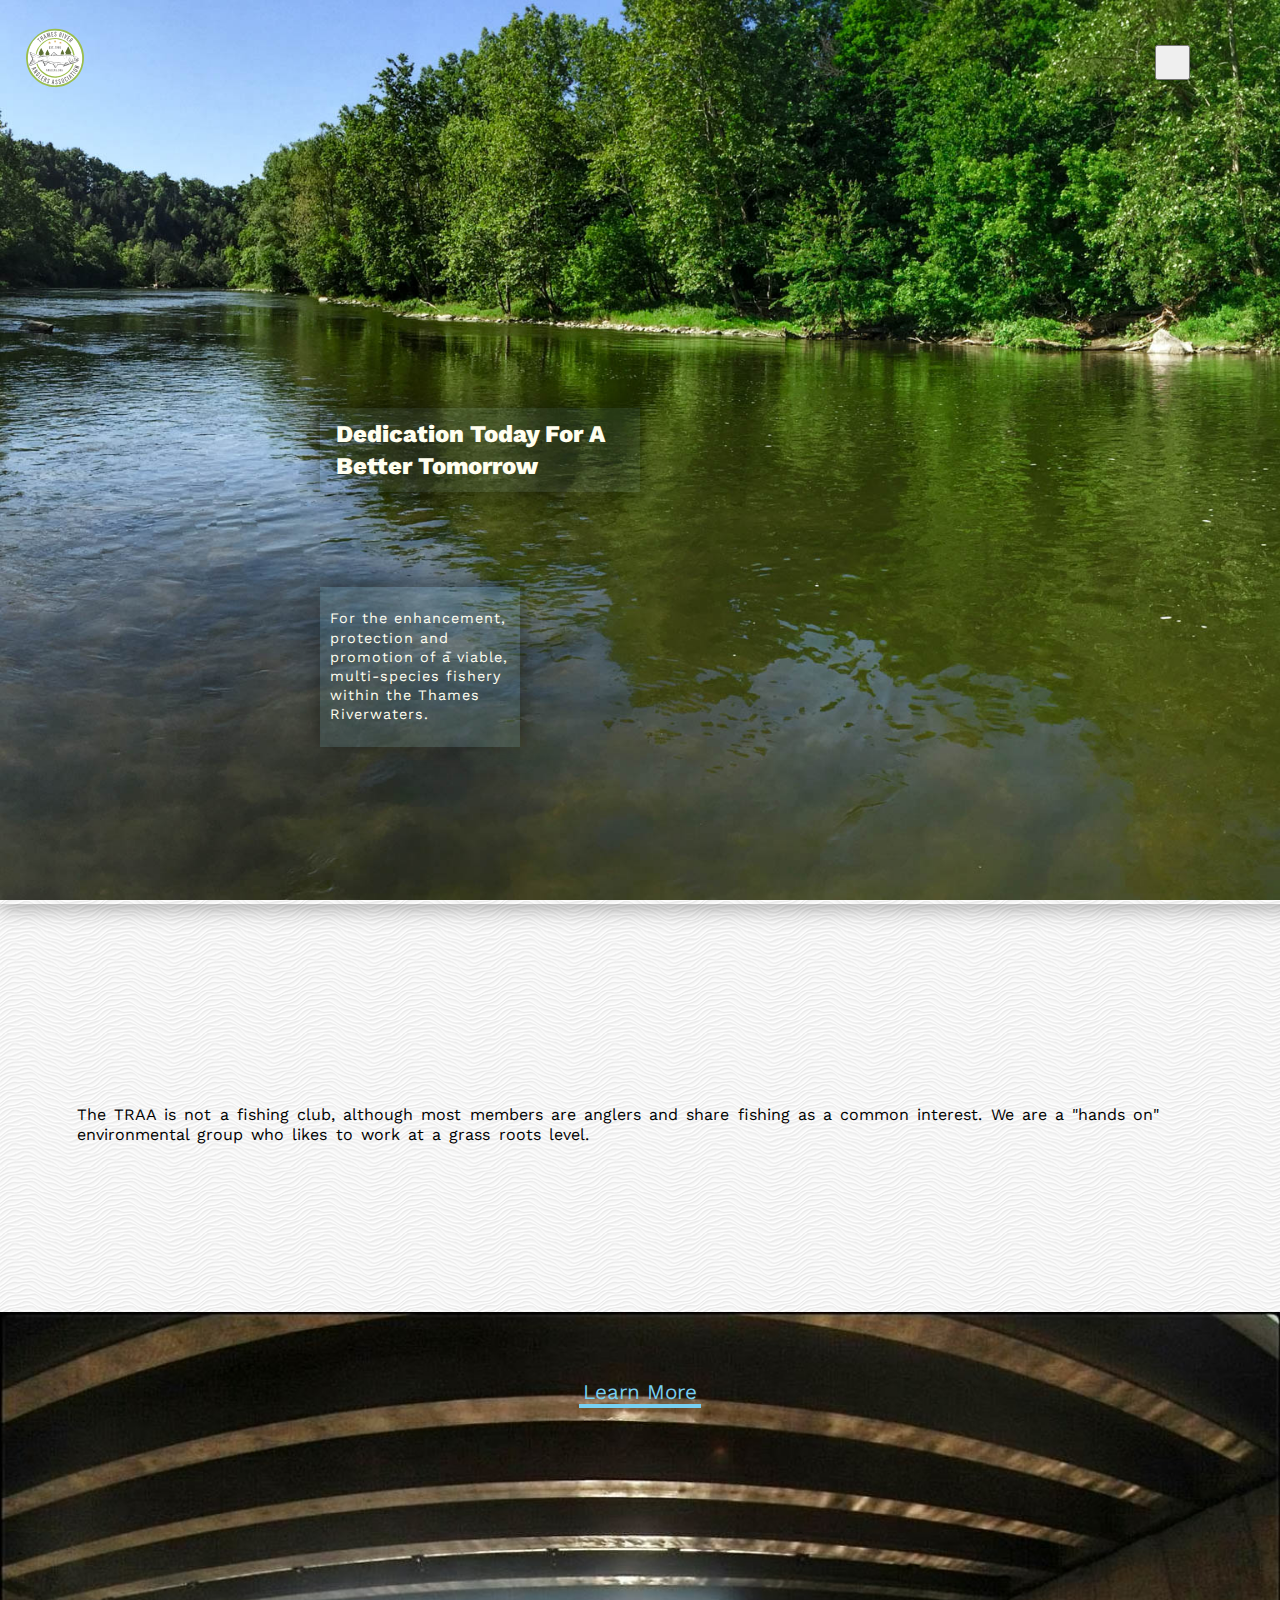
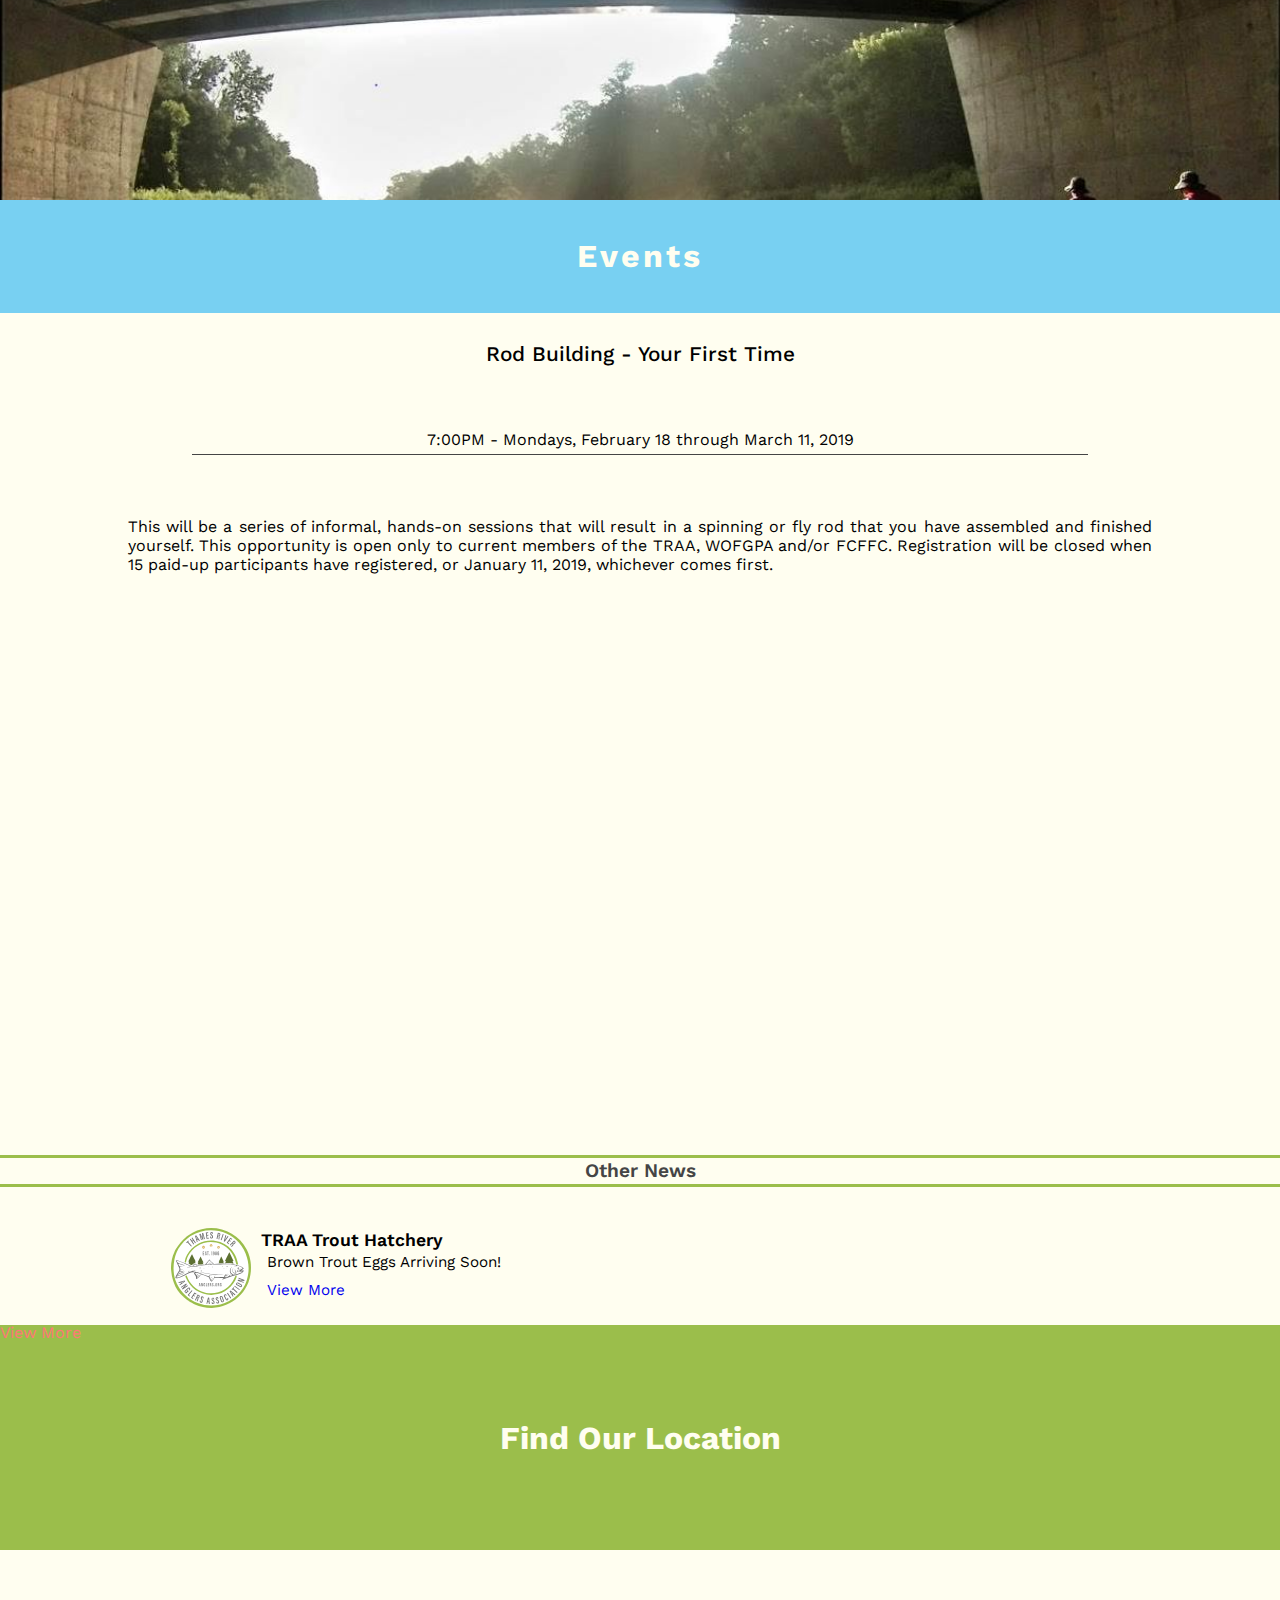
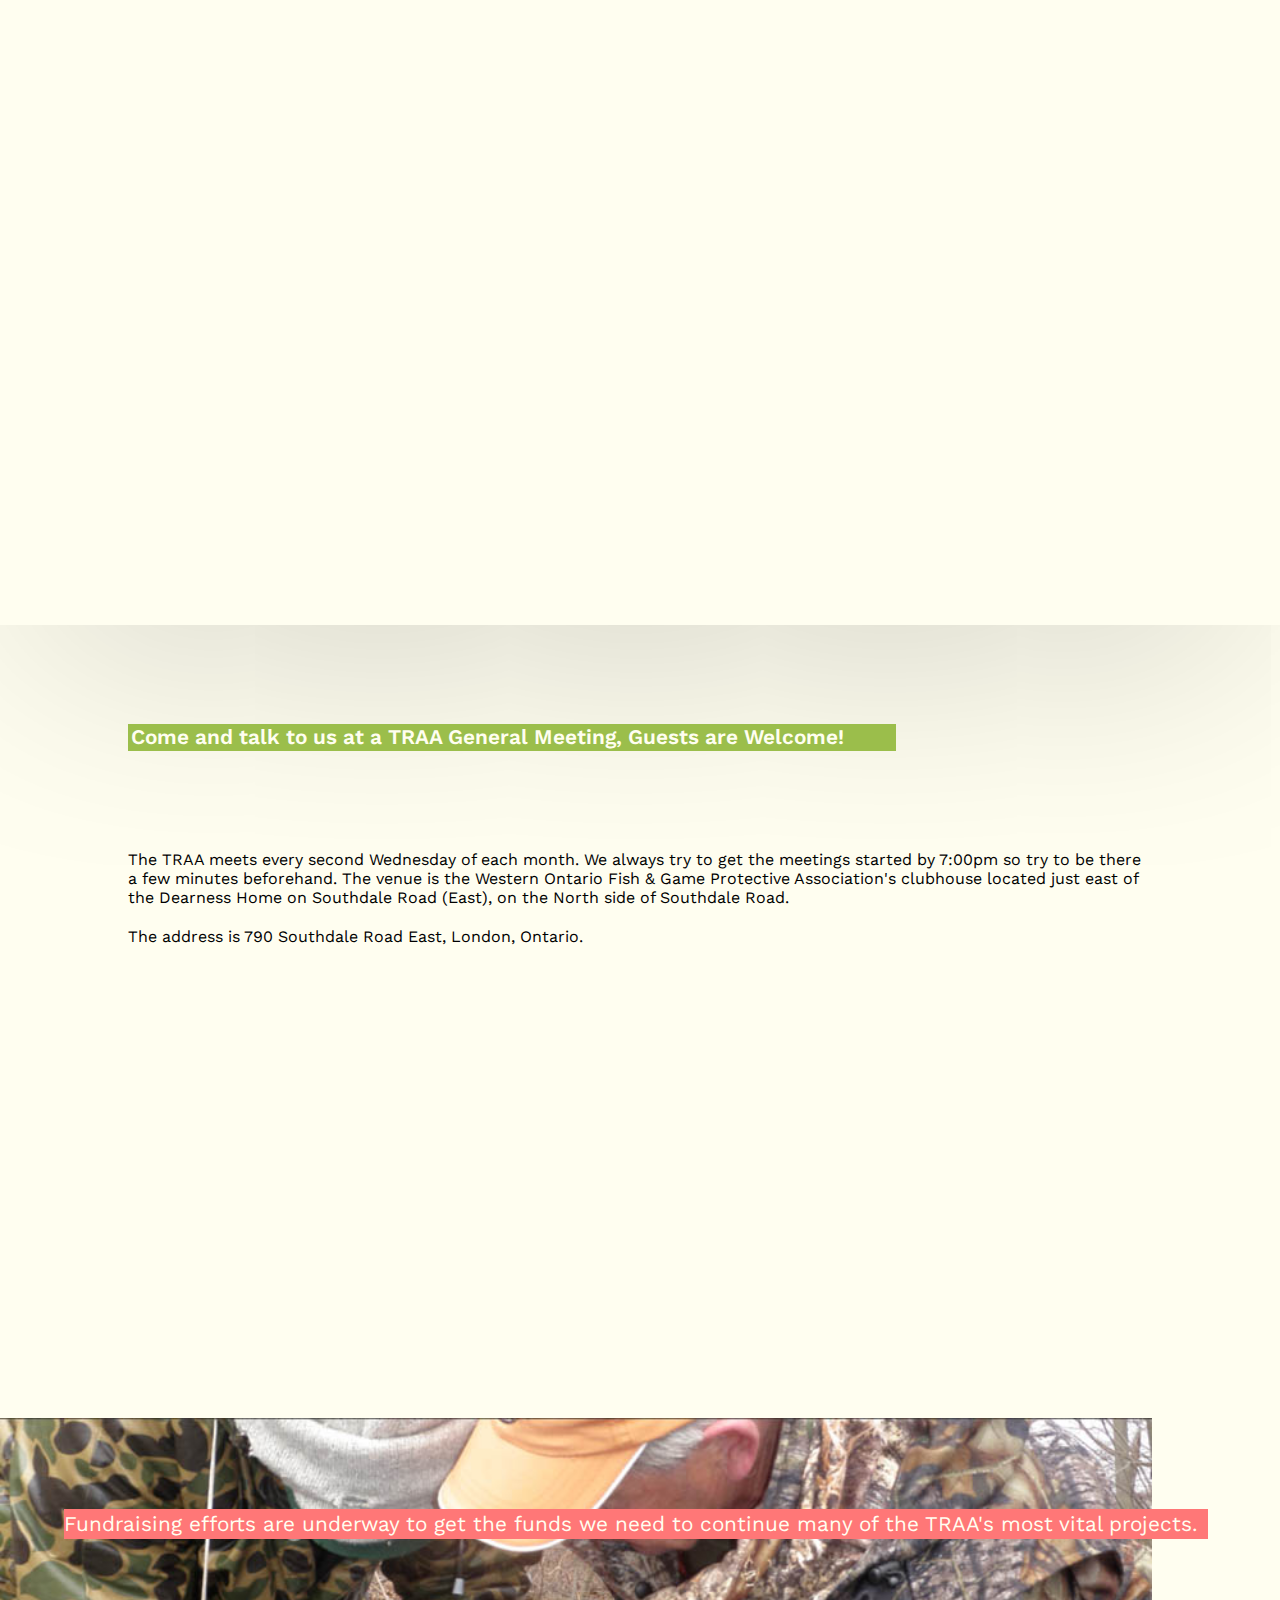
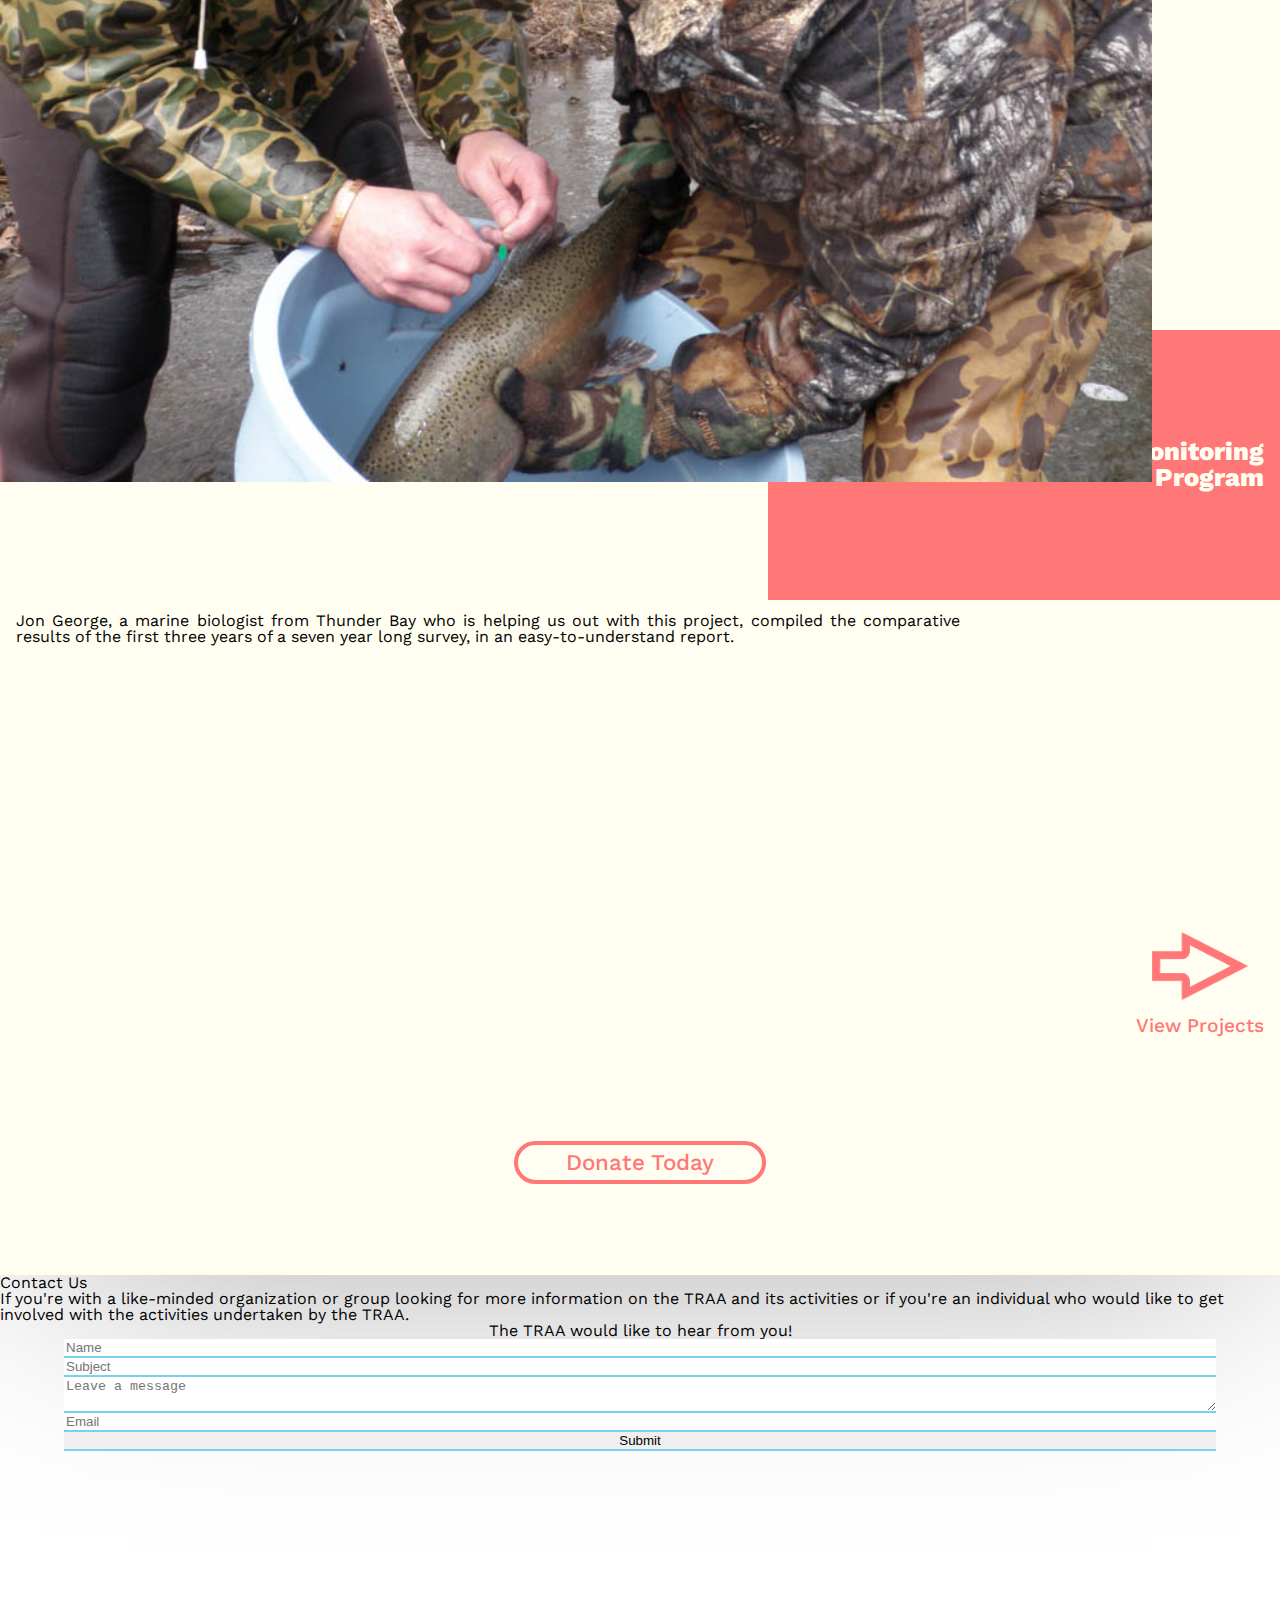
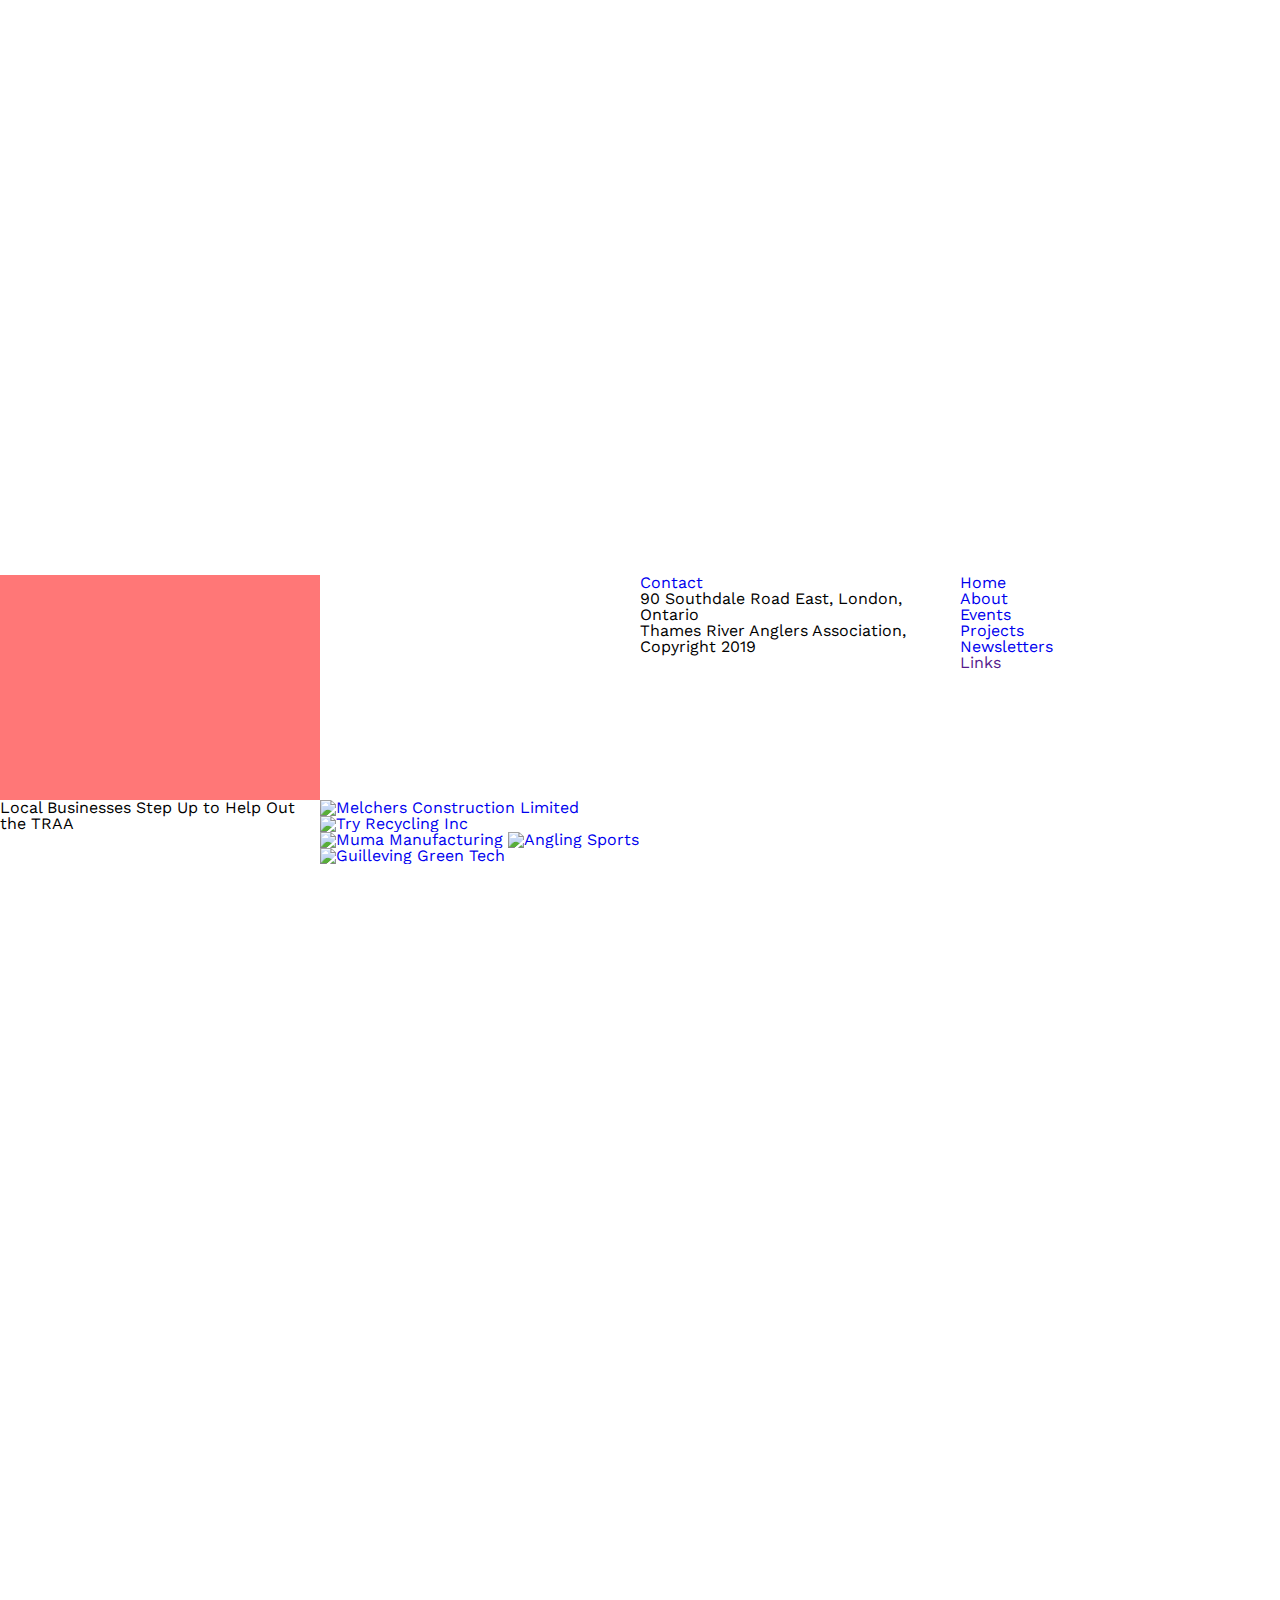
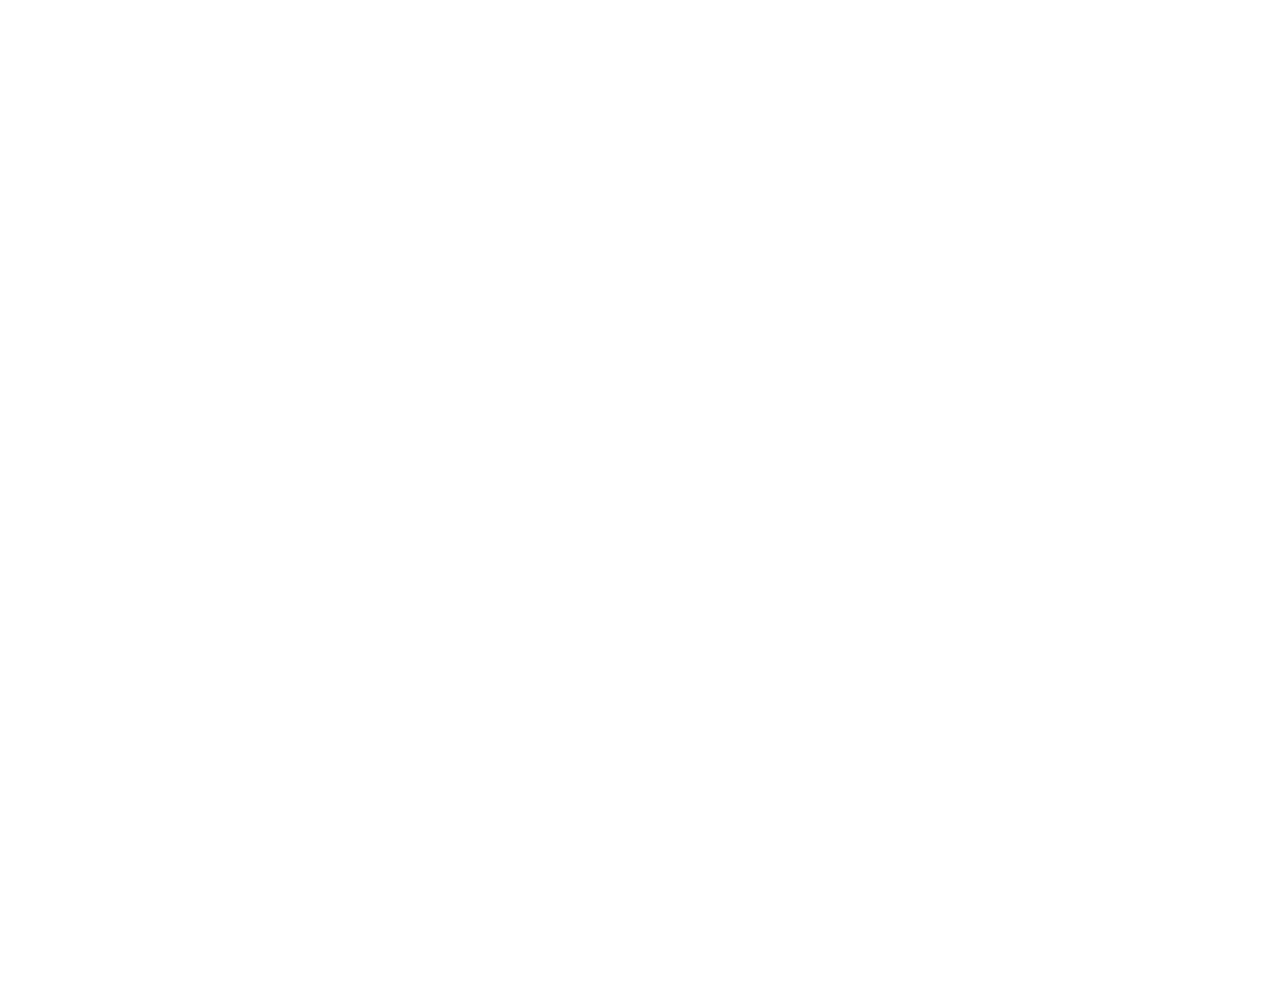
==== commit d6aa4d84: "CCS Progress" ====
--- a/index.htm
+++ b/index.htm
@@ -11,16 +11,9 @@
 </head>
 <body>
 <div class="grid">
-<header class="header">
-    <div class="hidden"><h1>Thames River Anglers Association</h1></div>
-    <div class="logoCon">
-        <a href="#main"><img src="images/traa-logo.svg" alt="Thames River Anglers Association Logo" width="200" height="200" class="logo sticky-tl"></a>
-    </div>
-    <button id="btnToggle"></button>
-</header>
-<div class="menu hidden">
-    <h2 class="hidden">Site Navigation</h2>    
-    <nav class="navCon">
+<header class="header grid">
+    <nav class="menu hidden">
+            <h2 class="hidden">Site Navigation</h2>    
         <ul id="siteNav">
             <li class="navItem"><a href="#main">        Home      </a></li>
             <li class="navItem"><a href="#aboutCon">    About     </a></li>
@@ -36,8 +29,13 @@
             <li class="socialMediaIco"><a target="_blank" href="https://twitter.com/">                                     <img src="images/icon-tw.png" width="30" height="30" alt="twitter"></a></li>
         </ul>
     </nav>
-
-</div>
+    <div class="hidden"><h1>Thames River Anglers Association</h1></div>
+    <div class="logoCon">
+        <a href="#main"><img src="images/traa-logo.svg" alt="Thames River Anglers Association Logo" width="200" height="200" class="logo sticky-tl"></a>
+    </div>
+    <button id="btnToggle"></button>
+
+</header>
     
 <!-- main page -->
     <section class="mainCon grid" id="main">
@@ -58,9 +56,10 @@
     Learn how to embed responsive imgs
     https://developer.mozilla.org/en-US/docs/Learn/HTML/Multimedia_and_embedding/Responsive_images
  -->
-      
-    <span class="heroQuote boxShadow">Dedication Today For A Better Tomorrow</span>    
-
+
+    <div class="heroQuoteCon boxShadow">
+        <span class="heroQuote ">Dedication Today For A Better Tomorrow</span>    
+    </div>
     <div class="button-sm">
         <!-- <img src="" alt="" width="" height=""> -->
         <!--  
@@ -68,7 +67,8 @@
          -->
     </div>
     </section>
-
+    <div class="ctaBtn">
+    </div>
     <!-- Modal Popout Content -->
 
 <!--     
@@ -88,8 +88,8 @@
 
     <!--END Modal Popout Content -->
     
-    <div class="missionStatement ">
-        <span class="msBg boxShadow">For the enhancement, protection and promotion of a viable, multi-species fishery within the Thames Riverwaters.</span> 
+    <div class="missionStatementCon boxShadow">
+        <span class="missionStatement ">For the enhancement, protection and promotion of a viable, multi-species fishery within the Thames Riverwaters.</span> 
     </div>
     <section class="grid missionCon">
     <h2  id="mission" class="hidden">Our Mission</h2>
@@ -105,8 +105,8 @@
         <img src="images/action.JPG" id="missionMedia" alt="boats on the thames river" height="180" width="307">
         <!-- <picture id="missionMedia">
         </picture> -->
-        <div id="missionBtn">
-            <a href="#events">Learn More</a>
+        <div class="missionBtnCon">
+            <a href="#events" class="button missionBtn">Learn More</a>
         </div>
     </section>
 <!-- Scroll Back to top -->
@@ -114,7 +114,7 @@
         <!-- <img><a href="#main"></a> -->
     </div>
 
-    <section class="grid eventCon">
+    <section class="grid eventCon" id="events">
         <h2 id="eventHeader">Events</h2>
         <h3 class="articleTitle centre">Rod Building - Your First Time </h3>
         <span class="articleSubhead centre">7:00PM - Mondays, February 18 through March 11, 2019</span>
@@ -133,7 +133,7 @@
             </p>
         </div>
 
-        <div class="viewMoreArc button-med"><a href="#map">View More</a></div>
+        <div class="viewMoreArt"><a href="#map" class="button">View More</a></div>
         
         <aside id="articleFeed">
             
@@ -149,39 +149,42 @@
             </div>
         </aside>
     </section>
-    <section class="location grid">
-        <h2 class="locationHeader">Find Us</h2>
-        <iframe id="locationMap" src="https://www.google.com/maps/embed?pb=!1m18!1m12!1m3!1d2065.127125662328!2d-81.22002897702677!3d42.94601771960088!2m3!1f0!2f0!3f0!3m2!1i1024!2i768!4f13.1!3m3!1m2!1s0x882ef3b01c9e9983%3A0x84558efdb9f3a3a1!2s790+Southdale+Rd+E%2C+London%2C+ON+N6E+1A8!5e0!3m2!1sen!2sca!4v1553643732021" width="600" height="450" style="border:0" allowfullscreen></iframe>    
+    <section class="location grid" id="map">
+        <a href="#locationMap" class="locationHeader">
+            <h2 >Find Our Location</h2>
+        </a>
+        <iframe id="locationMap" class="boxShadowUpper" src="https://www.google.com/maps/embed?pb=!1m18!1m12!1m3!1d2065.127125662328!2d-81.22002897702677!3d42.94601771960088!2m3!1f0!2f0!3f0!3m2!1i1024!2i768!4f13.1!3m3!1m2!1s0x882ef3b01c9e9983%3A0x84558efdb9f3a3a1!2s790+Southdale+Rd+E%2C+London%2C+ON+N6E+1A8!5e0!3m2!1sen!2sca!4v1553643732021" width="600" height="450" style="border:0" allowfullscreen></iframe>    
         <h3>Come and talk to us at a TRAA General Meeting, Guests are Welcome!</h3>
-        <p>The TRAA meets every second Wednesday of each month. We always try to get the meetings started by 7:00pm so try to be there a few minutes beforehand. The venue is the Western Ontario Fish & Game Protective Association's clubhouse located just east of the Dearness Home on Southdale Road (East), on the North side of Southdale Road.
-        <p> The address is 790 Southdale Road East, London, Ontario. </p>
+        <div id="locationText">
+            <p>The TRAA meets every second Wednesday of each month. We always try to get the meetings started by 7:00pm so try to be there a few minutes beforehand. The venue is the Western Ontario Fish & Game Protective Association's clubhouse located just east of the Dearness Home on Southdale Road (East), on the North side of Southdale Road.
+            <p> The address is 790 Southdale Road East, London, Ontario. </p>
+        </div>
     </section> 
-    <section class="projects">
-        <h2 class="projectsTitle">
-            <a href="#projects">
-            <span class="projectsTitleBg">Fundraising efforts are underway to get the funds we need</span>
-            <span class="projectsTitleBg">to continue many of the TRAA's most vital projects.</span>
-            </a>    
-        </h2>
-            
+    <section class="projects grid boxShadowUpper">
+        <h2 class="hidden">Projects</h2>
+        <div id="projectHeader">
+            <span class="projectsTitleBg">Fundraising efforts are underway to get the funds we need to continue many of the TRAA's most vital projects.</span>
+        </div>
         <img src="images/river-project.jpg" width="900" height="519" id="projectImg" alt="fishermen tagging fish">
-        <h2 class="hidden">The TRAA Salmonid Monitoring Program</h2>
+        <h3>The TRAA Salmonid Monitoring Program</h3>
         <p>
             Jon George, a marine biologist from Thunder Bay
             who is helping us out with this project, compiled
             the comparative results of the first three years of 
             a seven year long survey, in an easy-to-understand report. 
         </p>
-        <img src="images/view-hook.png" id="viewMoreArr" alt="view more" width="322" height="454"> 
-        <p id="viewMoreBtn"> View Projects</p> 
+        <div id="viewMoreBtn">
+            <a href="#contactCon" class="button">
+            <img src="images/view-hook.png" id="viewMoreArr" alt="view more" width="454" height="322"> 
+            <span>View Projects</span> 
+            </a>
+        </div>
         <div id="donate">
-            <a href="#contactUs">
-            <span  id="donateBtn" class="button"> Donate Today</span>
-            </a>
-        </div>
-    </section>
-    
-    <section class="grid contactCon">
+            <span  id="donateBtn" ><a href="#contactCon" class="button"> Donate Today</a></span>
+        </div>
+    </section>
+    
+    <section class="contactCon">
     <h2 id="contactCon">Contact Us</h2>
         <div class="formCon">
             <p>If you're with a like-minded organization or group looking for more information on the TRAA and its activities or if you're an individual who would like to get involved with the activities undertaken by the TRAA.
@@ -197,7 +200,7 @@
         </div>
 
     </section>
-        
+    <section  class=" grid sponserCon">
         <h2 id="sponserHeader"  >Local Businesses Step Up to Help Out the TRAA</h2>
         <div id="sponserLogoCon">
             <a href="https://www.melchersconstruction.com/"> <img class="sponserLogo" src="images/logo-melchers.png"             width="300" height="100" alt="Melchers Construction Limited">   </a>
@@ -206,9 +209,8 @@
             <a href="https://anglingsports.ca/"> <img class="sponserLogo" src="images/logo-angling-sports-2018.png"  width="300" height="100" alt="Angling Sports">  </a>
             <a href="https://www.guillevingreentech.com/"> <img class="sponserLogo" src="images/logo-guilleving-green-tech.png" width="300" height="100" alt="Guilleving Green Tech">   </a>
         </div>
-
-
-        <footer id="footerCon">
+    </section>
+    <footer id="footerCon" class="grid">
         <ul>
             <li><a href="#contactUsCon">Contact</a></li>
             <li>90 Southdale Road East, London, Ontario</li>
--- a/css/main.css
+++ b/css/main.css
@@ -12,16 +12,18 @@
 {
     
 }
-
-.button-sm
-{
-
-}
-
-.button-med
-{
-    
-} */
+*/
+
+* , *::before, *::after
+{
+    box-sizing: border-box;
+    scroll-behavior: smooth;
+}
+
+.button
+{
+    color: #ff7777
+}
 
 .hidden
 {
@@ -38,7 +40,6 @@
     display: flex;
     align-items: center;
     justify-content: center;
-
 }
 
 .boxShadow
@@ -54,6 +55,11 @@
 .boxShadowUpper
 {
    box-shadow: 0px 11px 291px -43px rgba(0,0,0,0.4);
+}
+
+a
+{
+text-decoration: none;
 }
 
 body
@@ -72,7 +78,7 @@
 {
     display: grid;
     grid-template-columns: repeat(4,25vw);
-    grid-template-rows: repeat(20,25vh);
+    grid-template-rows: repeat(40,25vh);
     max-width: 100vw;
     box-sizing: border-box
 
@@ -80,32 +86,81 @@
 
 .header
 {
+    grid-row: 1/5;
+    grid-column: 1/-1;
+    z-index: 100;
+}
+
+
+
+.menu
+{
+    grid-row: 1/5;
+    grid-column: 1/-1;
+    background-color: #fffef0;
+    padding-top: 25vh;
+    height: auto;
+    width: 100vw;
+    display: flex;
+    flex-flow: column nowrap;
+}
+
+#siteNav
+{
+    margin-right: 50px;
+}
+
+#siteNav li
+{
+    margin-bottom: 22px;
+    color: white;
+    text-align: right;
+
+}
+
+.navItem a
+{
+    color: black;
+    text-decoration: none;
+    padding: 1px;
+    border-bottom: #78d0f2 .2em solid;
+}
+
+
+.navItem a:visited
+{
+    color: black;
+    border-bottom: #78d0f2;
+}
+
+.navItem a:hover
+{
+    background-color: #78d0f2
+}
+
+.socialMedia
+{
+    order: 4;
+    width: 90%;
+    display: flex;
+    margin: auto;
+    margin-bottom: 50px;
+    border-top: #78d0f2 .5px solid;
+}
+
+.socialMediaIco
+{
+ margin: auto;
+ margin-top: 30px;
+
+}
+
+.logoCon
+{
+    grid-column: 1;
     grid-row: 1;
-    grid-column: 1/-1;
+    padding: 1vh 2vw;
     z-index: 20;
-    display: flex;
-    max-width: 100vw;
-
-}
-
-.menu
-{
-    grid-row: 1/5;
-    grid-column: 1/-1;
-    z-index: 10;
-    display: flex;
-    justify-content: space-between;
-    flex-flow: row wrap;
-    /* flex-basis: 100%; */
-    padding: 1vh 2vw;
-    background-color: #fffef0;
-    padding-top: 25vh
-}
-
-.logoCon
-{
-    padding: 1vh 2vw;
-
     margin-right: auto;
     width: 100px;
     height: 100px;
@@ -115,81 +170,19 @@
 {
     width: 120%;
     height: 120%;
-
+    
 }
 
 #btnToggle
 {
+    justify-self: end;
+    grid-column: 4;
+    grid-row: 1;
+    z-index: 12000;
     height: 35px;
     width: 35px;
-    margin: 6%;
-        order: 2;    /* background-image: src() */
-}
-
-.navCon
-{   
-    height: auto;
-    width: 100vw;
-    /* background-color: rgb(33, 33, 33, .6); */
-    order: 3;
-    display: flex;
-    flex-flow: column nowrap;
-    align-items: flex-end;
-    justify-content: stretch;
-}
-
-#siteNav
-{
-    padding-bottom: 100px;
-    margin-right: 50px;
-}
-
-#siteNav li
-{
-    margin-bottom: 22px;
-    color: white;
-    text-align: right;
-
-}
-
-.navItem a
-{
-    color: black;
-    text-decoration: none;
-    padding: 1px;
-    border-bottom: #78d0f2 .2em solid;
-}
-
-
-.navItem a:visited
-{
-    color: black;
-    border-bottom: #78d0f2;
-}
-
-.navItem a:hover
-{
-    background-color: #78d0f2
-}
-
-.socialMedia
-{
-    order: 4;
-    width: 90%;
-    display: flex;
-    margin: auto;
-    margin-bottom: 50px;
-    border-top: #78d0f2 .5px solid;
-
-}
-
-.socialMediaIco
-{
- margin: auto;
- margin-top: 30px;
-
-}
-
+    margin: 5vh 7vw;
+}
 
 
 .mainCon
@@ -197,66 +190,69 @@
     grid-row: 1/5;
     grid-column: 1/-1;
     height: 100vh;
+    z-index: 5;
 }
 
 .heroImage
 {
-
     height: 100vh;
     width: auto;
     overflow: hidden;
-    /* height: 100%; */
-}
-.heroQuote
-{
-    grid-column: 1/4;
+}
+
+.heroQuoteCon
+{
+    grid-column: 2;
     grid-row: 2/4;
     z-index: 30;
-    line-height: 2rem;
-    margin-left: 20%;
+    color: #fffef0;
+    padding: .6rem 1rem;
+    align-self: center;
+    justify-self: center;
+    background-color: rgba(69, 96, 170, 0.116);
+}
+
+.heroQuote
+{
     font-weight: 800;
     font-size: 1.5rem;
-    /* letter-spacing: 1px; */
-    color: #fffef0;
-    padding:18px;
-    padding-right: 30px;
-    align-self: center;
-    background-color: rgba(69, 96, 170, 0.116);
-    width: 120px;
-    text-align: center;
-}
-
-/* ABOUT SECTION */
-
-.missionStatement
+    line-height: 2rem;
+}
+
+
+
+.missionStatementCon
 {
     grid-row: 3/5;
     grid-column: 2/-1;
     z-index: 10;
-    justify-self: center;
+    justify-self: start;
     align-self: center;
-    height: 200px;
-    display: flex;
-    flex-flow: column;
-    align-items: center;
-    justify-content: center;
-    margin: 0 auto;
-    margin-right: 20%;
-}
-
-.msBg
-{
+    max-width: 200px;
+    padding: 22px 10px;
+    margin-bottom: 1rem;
     background-color: rgba(120,208,242,0.11);
+}
+
+.missionStatement
+{
+    /* max-height: 8rem; */
     color: #fffef0;
     font-weight: 400;
-    padding: 15px;
-    padding-top: 20px;
-    /* text-indent: -.2rem; */
     line-height: 1.2rem;
     letter-spacing: 1px;
     font-size: .9rem;
-    width: 176px;
-}
+}
+
+.ctaBtn
+{
+    background-color: rgba(120,208,242,0.11);
+    background-color: #ff7777;
+
+
+}
+
+/* ABOUT SECTION */
 
 .missionCon
 {
@@ -270,30 +266,47 @@
 .missionCon p
 {
     grid-row: 1/ 3;
-    grid-column: 2/-1;
+    grid-column: 1/-1;
     align-self: center;
     word-spacing: .2rem;
     line-height: 1.25rem;
     /* letter-spacing: .1rem; */
-    margin-left: -30px;
     max-width: 88%;
-    text-align: justify;
-    text-justify: inter-character;
-}
-
-#missionBtn
-
-{
-    grid-row: 4/ 5;
-    grid-column: 1/3;
-    justify-self: end;
-    align-self: center;
-}
+    margin: 0 auto;
+    /* text-align: justify;
+    text-justify: inter-character; */
+}
+
+.missionBtnCon
+
+{
+    grid-row:3;
+    grid-column: 1/-1;
+    justify-self: center;
+    align-self: start;
+    margin-top: 2rem;
+}
+
+.missionBtn
+{
+    padding: 0 4px;
+    font-size: 1.3rem;
+    color: #78d0f2;
+    border-bottom: #78d0f2 4px solid;
+}
+
+.missionBtn:hover
+{
+    border-bottom: #78d0f2 4px solid;
+    background-color: #78d0f2;
+    color: #fffef0;
+}
+
 
 #missionMedia
 {
-    grid-column: 2/-1;
-    /* grid-row: 2/5; */
+    grid-column: 1/-1;
+    grid-row: 4;
     align-self: center;
     /* justify-self: end; */
     width: 100%;
@@ -307,6 +320,9 @@
     background-color: #ffF;
     grid-column: 1/-1;
     grid-row: 9/14;
+    z-index: 3;
+    /* margin-bottom: -10%; */
+    background-color: #fffef0;
 }
 
 #eventHeader
@@ -461,7 +477,10 @@
 .location
 {
     grid-column: 1/-1;
-    grid-row: 14/24;
+    grid-row: 14/21;
+    /* background-image: url(../images/tex-worn_dots.png); */
+    background-color: #fffef0;
+    z-index:1 ;
 }
 
 .locationHeader
@@ -471,23 +490,192 @@
     display: flex;
     justify-content: center;
     align-items: center;
+    align-self: start;
     width: 100%;
-    height: 75%;
+    height: 100%;
     background-color: #9bbe4b;
     color: #fffef0;
     font-size: 2rem;
     font-weight: 700; 
+    z-index: 10;
 }
 
 #locationMap
 {
     grid-column: 1/-1;
-    grid-row: 1/5;
-    margin-top: 33%;
+    grid-row: 2/5;
     width: 100vw;
-}
-
-
+    height: 100%;
+    align-self: start;
+}
+
+.location h3
+{
+    grid-column:1/-1;
+    grid-row: 5/6;
+    align-self: center;
+    width: 60%;
+    margin: 2vh;
+    margin-left: 10vw;
+    font-size: 1.3rem;
+    font-weight: 600;
+    color: #fffef0;
+    background-color: #9bbe4b;
+    padding: .2rem;
+}
+
+#locationText
+{
+    grid-column: 1/-1;
+    grid-row: 6/8;
+    align-self: start;
+    /* margin-bottom: 30px; */
+    line-height: 1.2rem
+}
+
+
+#locationText p
+{
+    width: 80%;
+    margin: 0 auto;
+}
+
+#locationText p:last-child
+{
+    margin-top: 1.2rem;
+}
+
+
+.projects
+{
+    grid-column: 1/-1;
+    grid-row: 21/28;
+    background-color: #fffef0
+}
+
+#projectHeader span
+{
+    background-color: #ff7777;
+    font-size: 1.3rem;
+    line-height: 1.7rem;
+    padding: 3px 3px 3px 0;
+    padding-right: 10px;
+    color: #fffef0;
+    width: 90%;
+}
+
+#projectHeader
+{
+    padding-left: 5vw;
+    grid-column: 1/-1;
+    grid-row: 1/3;
+    z-index: 3;
+    align-self: center;
+}
+
+#projectImg
+{
+    width: 90%;
+    height: auto;
+    z-index: 2;
+    grid-column: 1/-1;
+    grid-row: 2/4;
+    align-self: center;
+    /* margin-top: 7rem; */
+}
+
+.projects h3
+{
+    grid-column: 3/5;
+    grid-row: 3/5;
+    width: 80%;
+    background-color: #ff7777;
+    color: #fffef0;
+    justify-self: end;
+    display: flex;
+    text-align: end;
+    align-items: center;
+    font-weight: 800;
+    font-size: 1.6rem;
+    padding:0 1rem;
+    margin-top: 20vh;
+}
+
+.projects p
+{
+    grid-column: 1/4;
+    grid-row: 5;
+    align-self: start;        
+    text-align: justify;
+    /* text-justify: auto; */
+    /* width: 80%; */
+    margin-top: .8rem;
+    margin-left:1rem;
+
+}
+
+#viewMoreBtn
+{
+    grid-column: 2/-1;
+    grid-row: 6/7;
+    width: 160px;
+    justify-self: end;
+    align-self: end
+    
+}
+
+#viewMoreBtn a *
+{
+    margin: 0 auto;
+    flex-flow: column;
+    display: flex;
+    align-items: center;
+    justify-content: center;
+
+}
+
+#viewMoreBtn a img
+{
+    height: auto;
+    width: 60%;
+}
+
+#viewMoreBtn a span
+{
+    width: 85%;
+    font-weight: 500;
+    font-size: 1.2rem;
+    padding: 1rem 0 .4rem 0;
+    border-bottom: rgba(0,0,0,0) solid 8px
+}
+
+#viewMoreBtn a span:hover
+{
+    border-bottom: #ff7777 8px solid;
+}
+
+#donate
+{
+    grid-row: 7;
+    grid-column: 1/-1;
+    align-self: center;
+    justify-self: center;
+    font-size: 1.4rem;
+    font-weight: 500;
+    border: #ff7777 4px solid;
+    padding: .4rem 3rem;
+    border-radius: 27px;
+}
+
+#donate:hover
+{
+    background-color: #ff7777;
+}
+
+#donate:hover span a
+{
+    color: #fffef0;
+}
 
 
 
@@ -497,7 +685,7 @@
 {
     /* grid-row: 1/-1; */
     grid-column: 1/-1;
-    height: 100vh;
+    grid-row: 28/32;
     
 }
 
@@ -507,9 +695,9 @@
     font-size: 2em;
     background-color: #78d0f2;
     color: #fffef0;
-    grid-row: 1;
+    /* grid-row: 1; */
     max-width: 30%;
-    max-height: 30%;
+    /* max-height: 30%; */
     grid-column: 1/3;
     display: flex;
     align-items: center;
@@ -536,3 +724,8 @@
     border-bottom: 2px solid #78d0f2;
     width: 90vw;
 }
+
+.sponserCon
+{
+    grid-row: 33/38
+}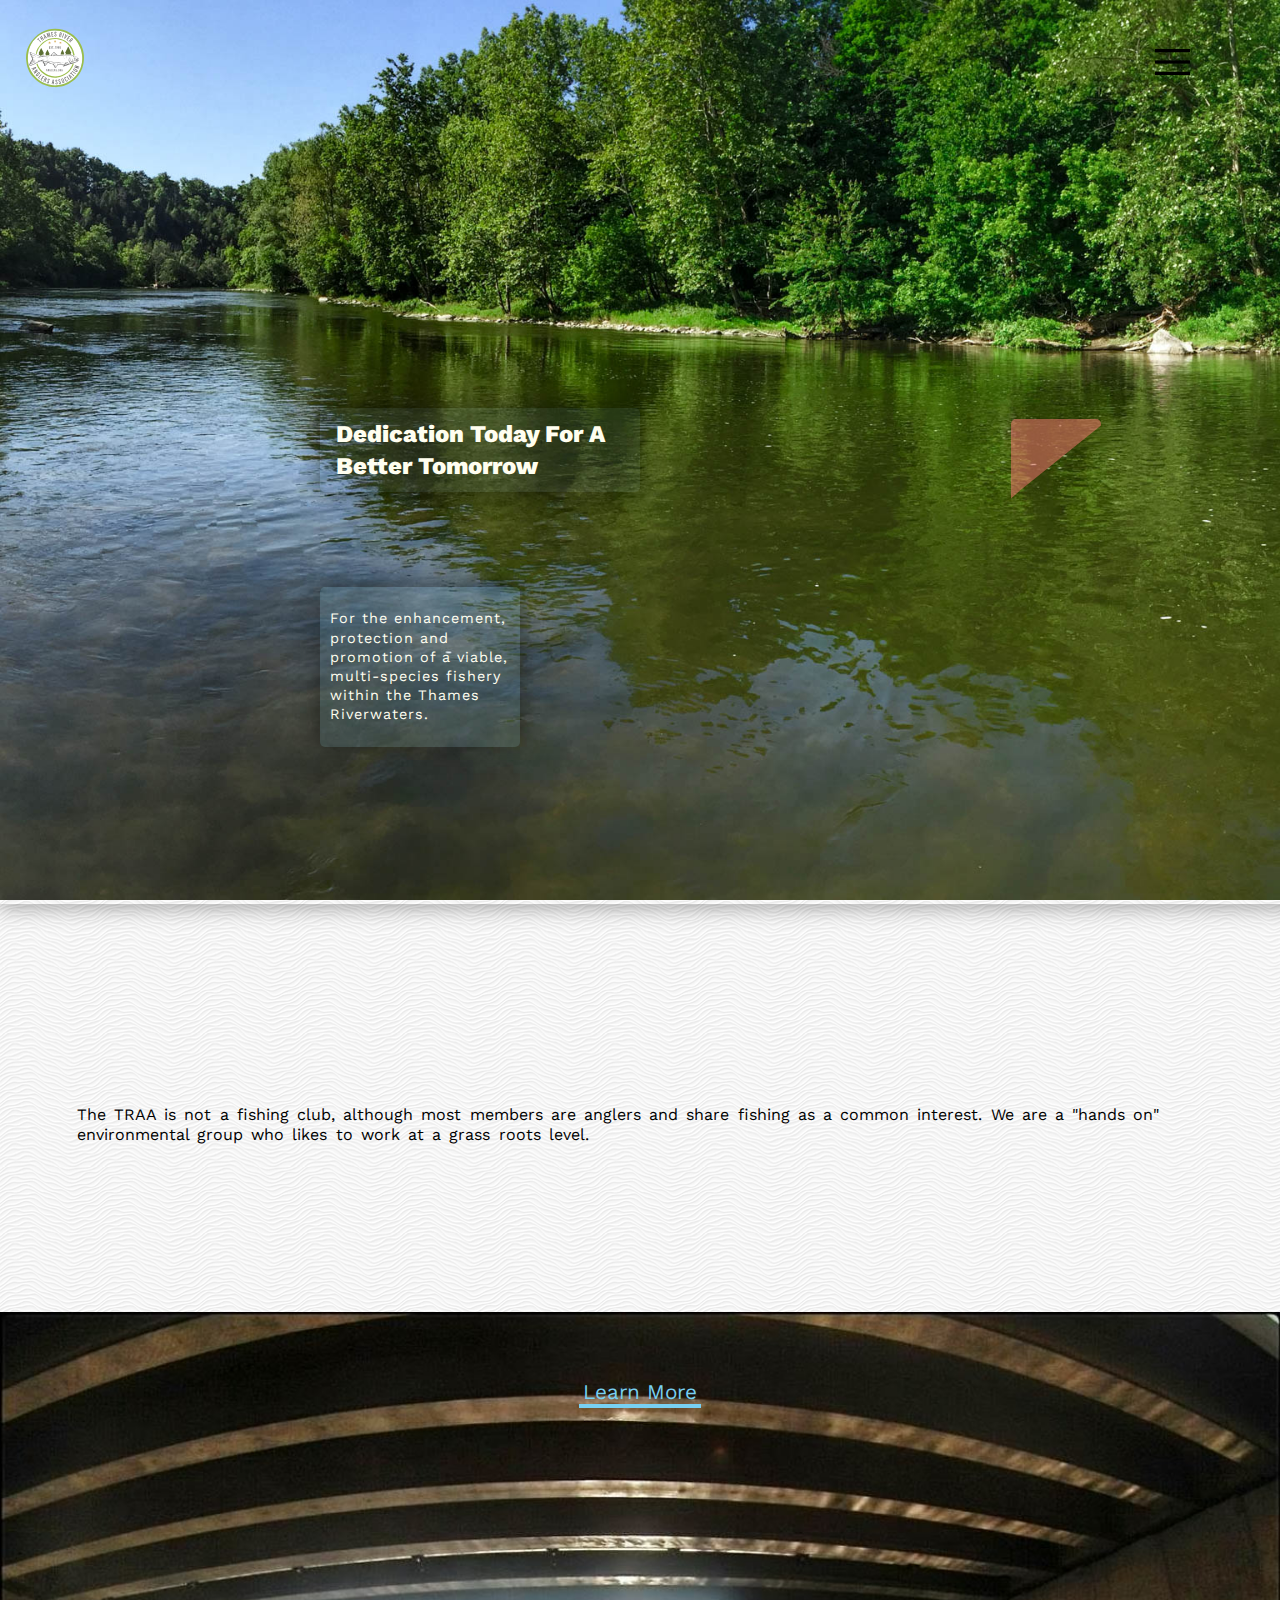
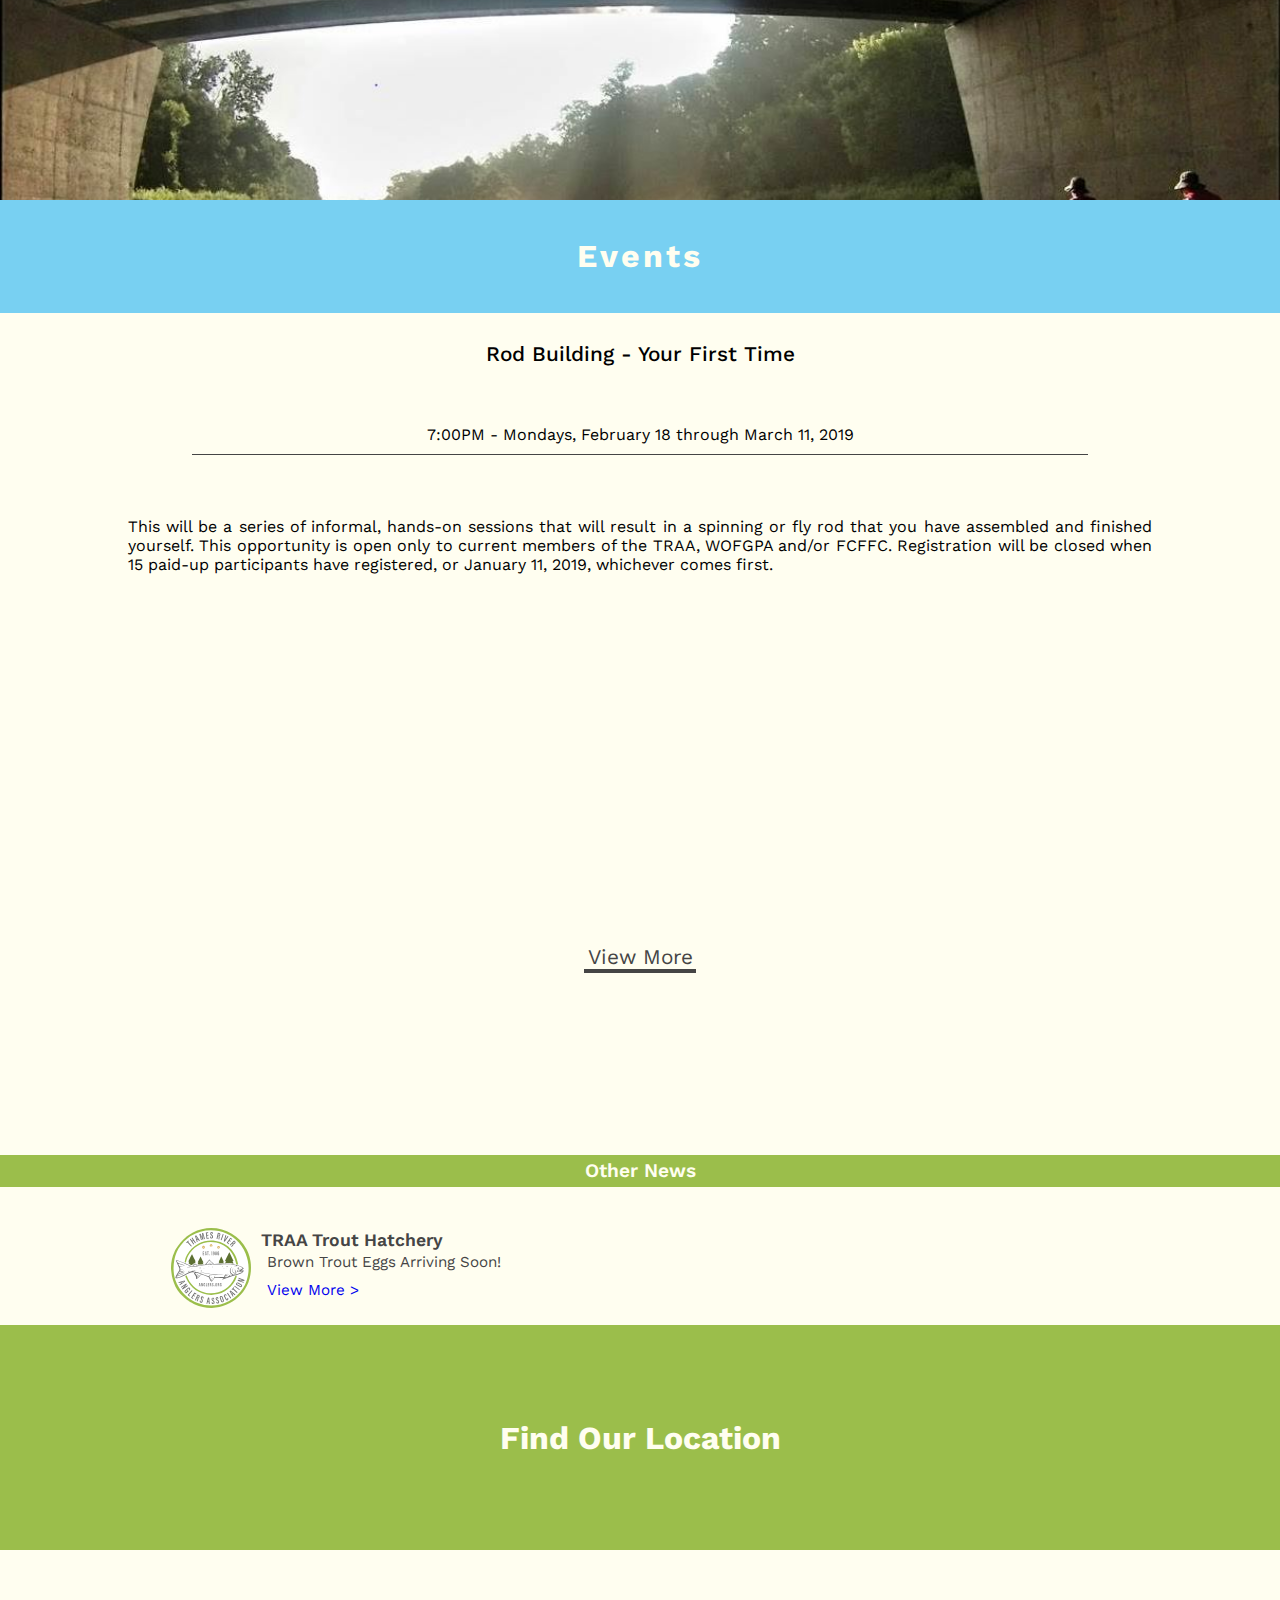
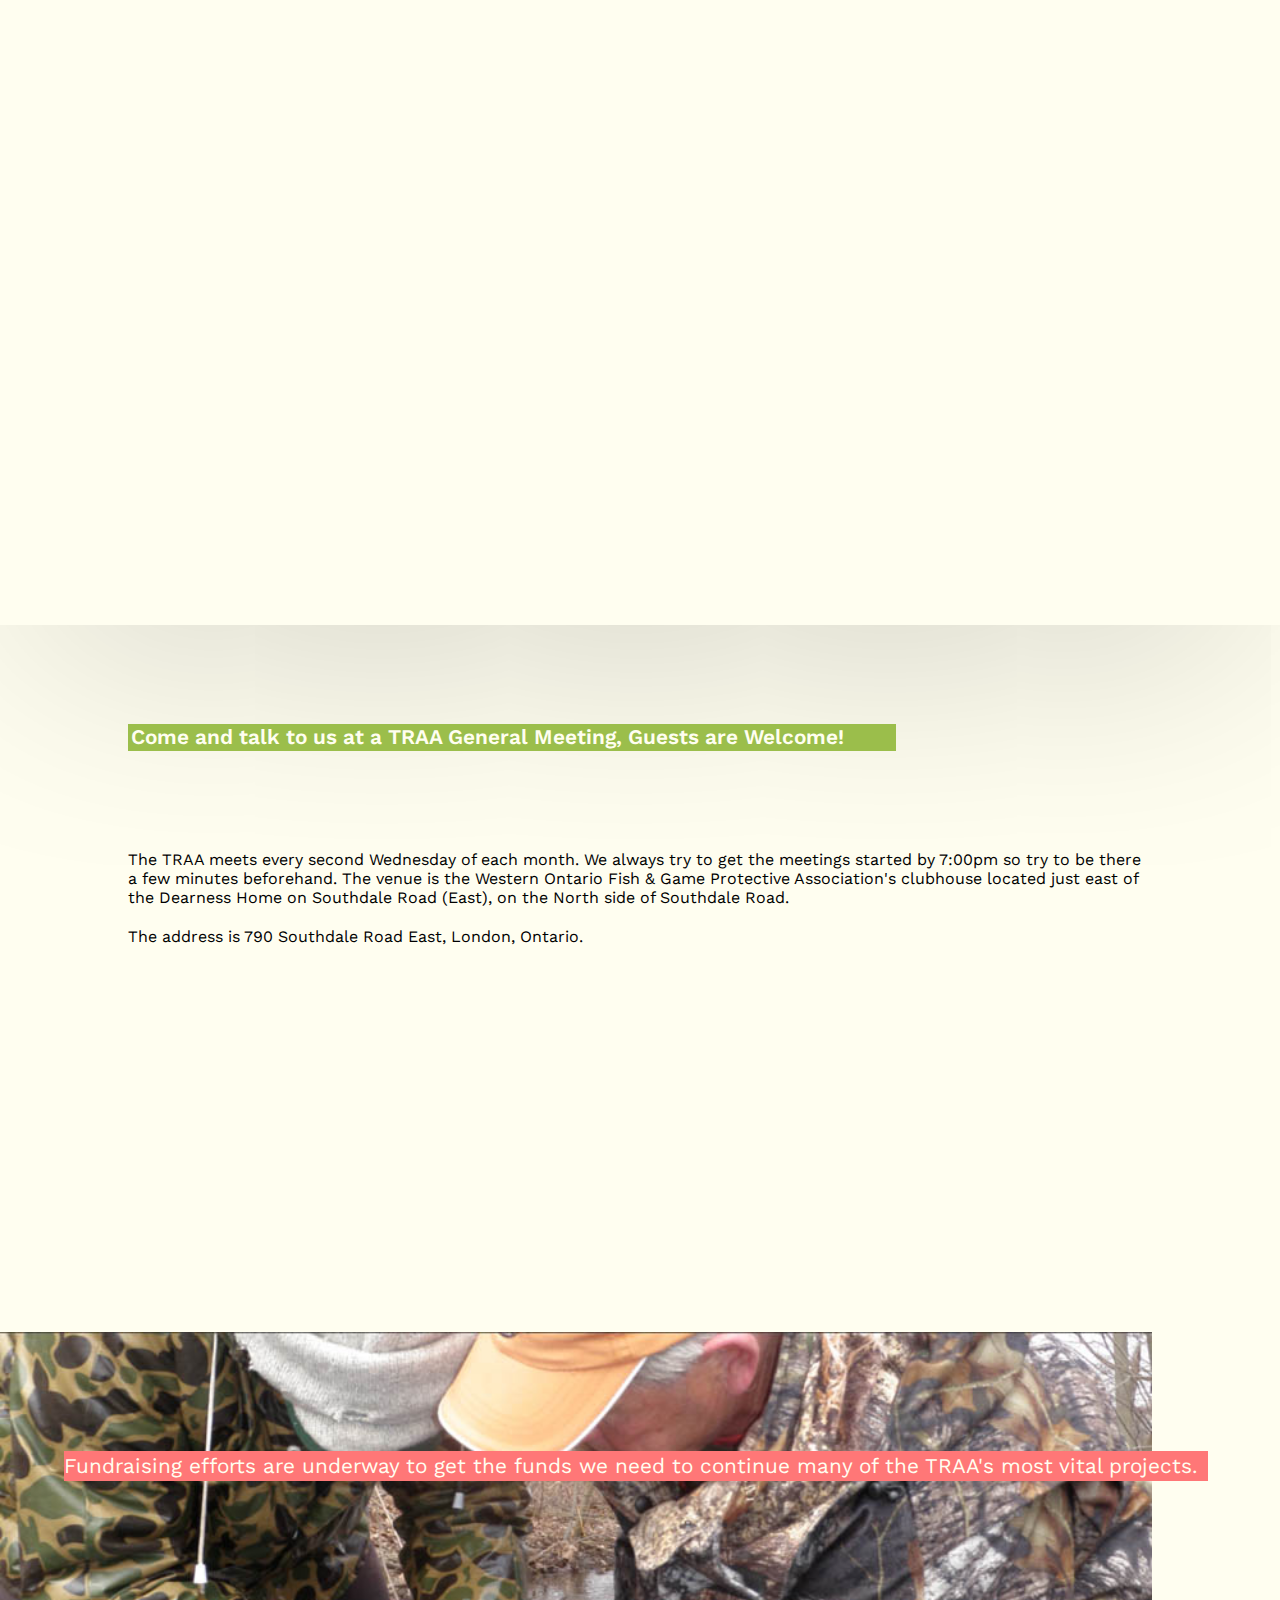
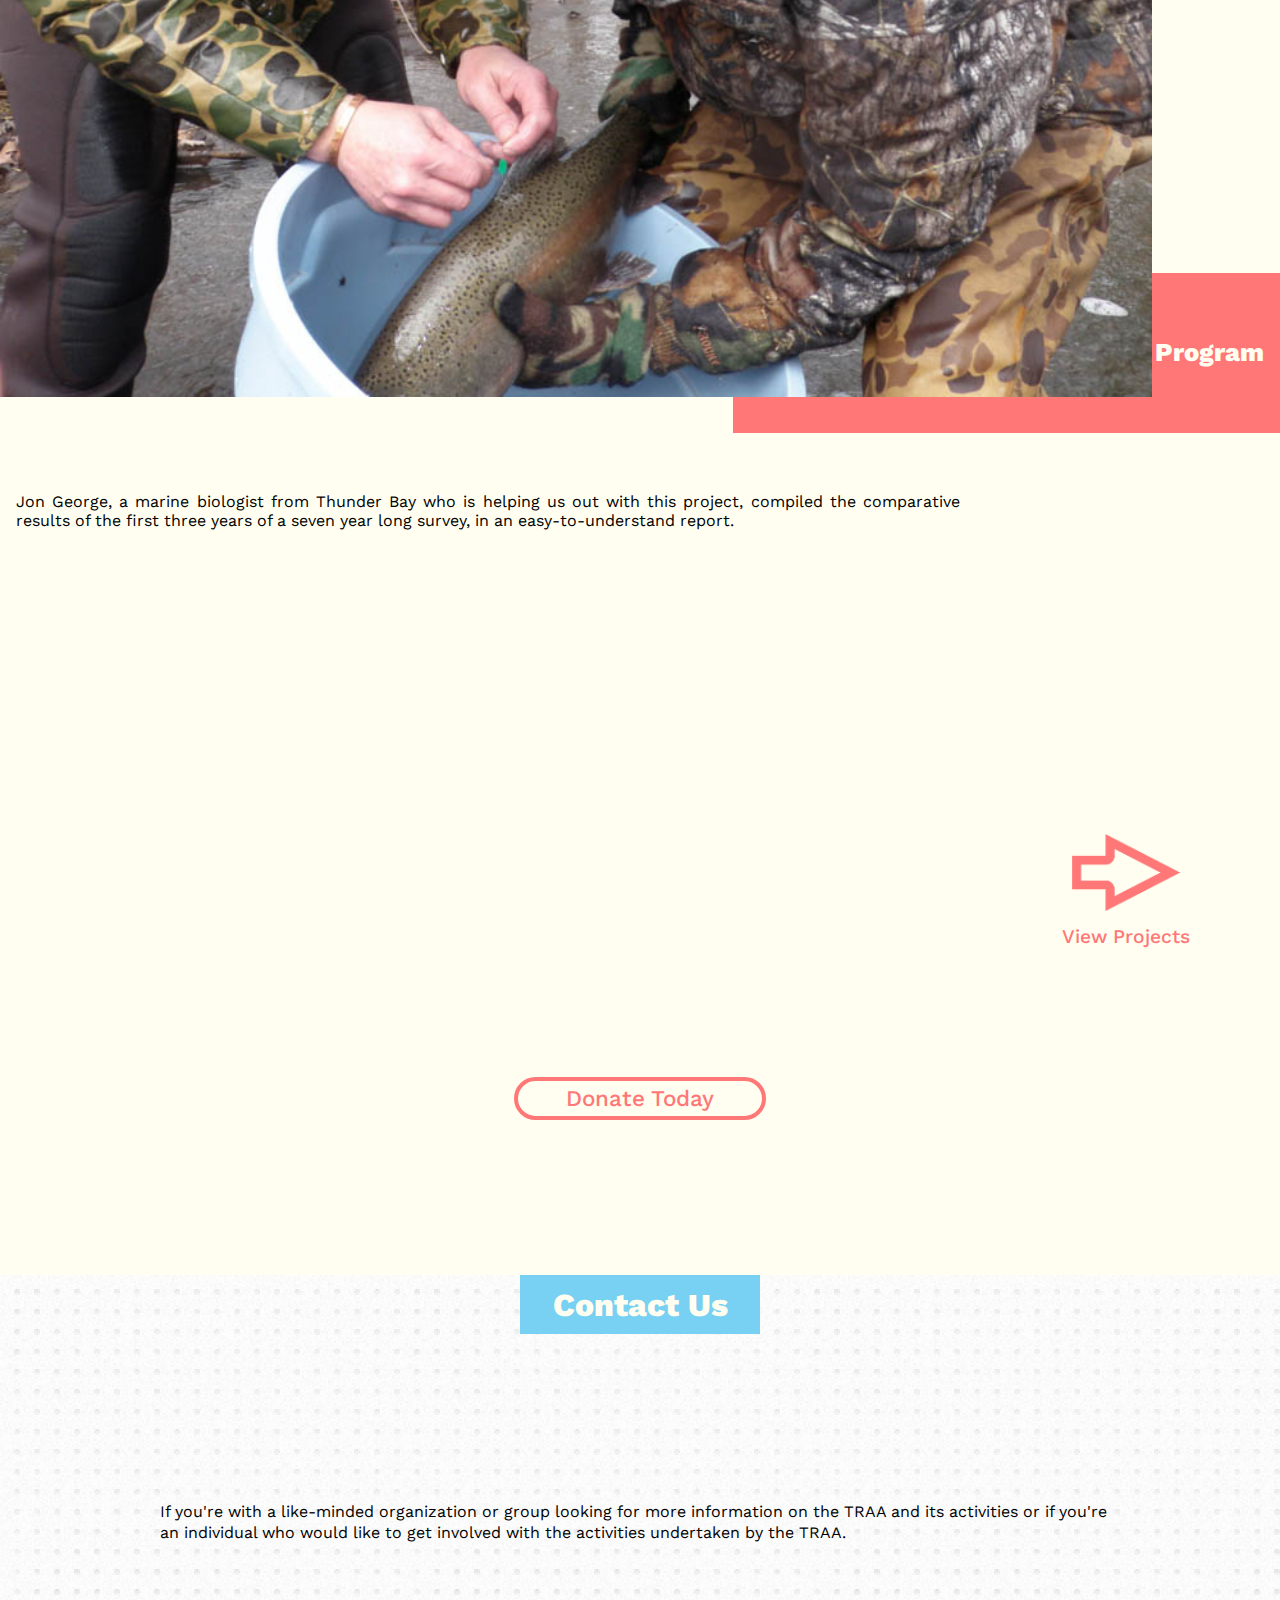
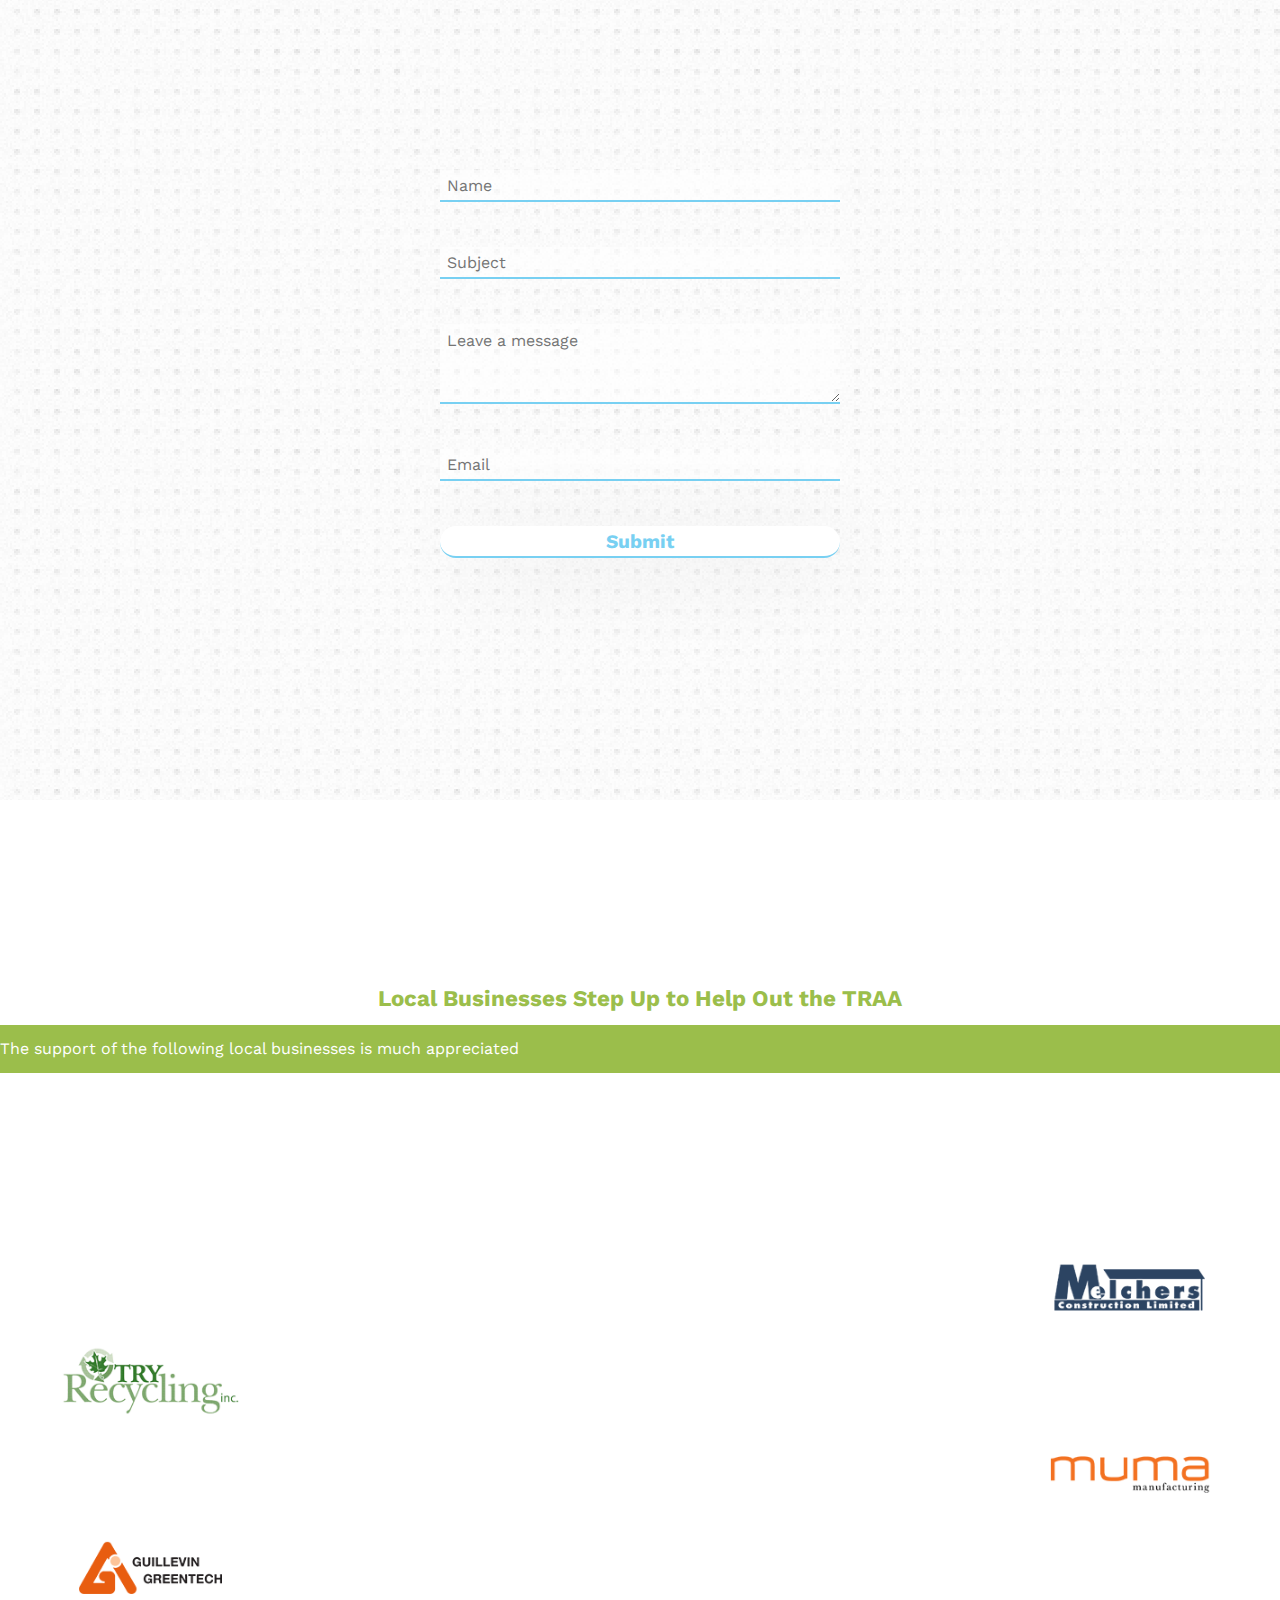
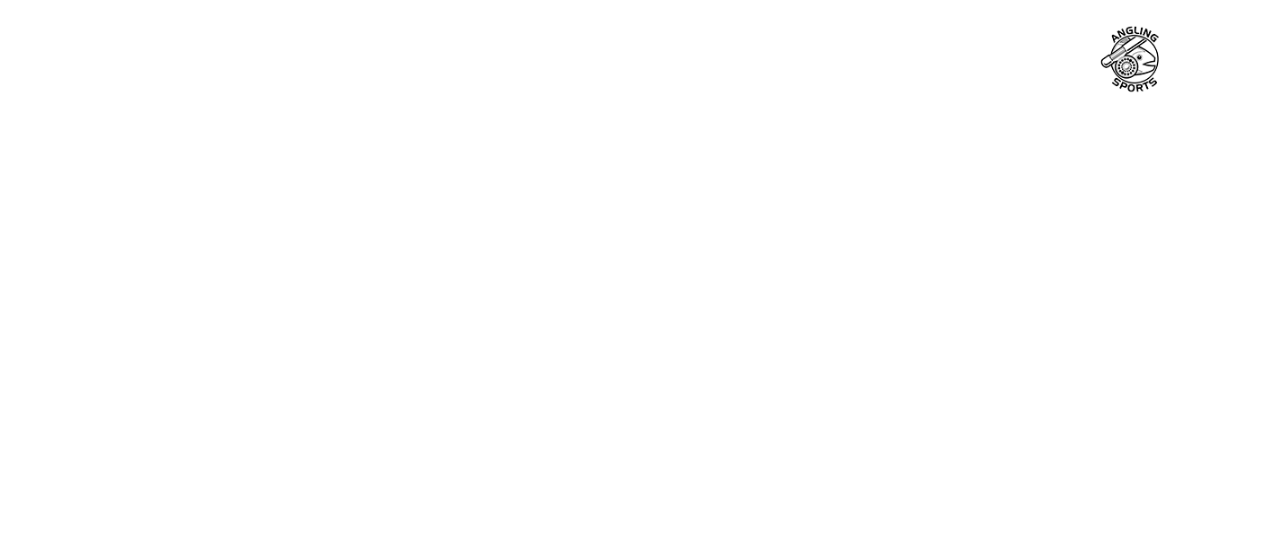
==== commit 45102780: "mobile layout complete" ====
--- a/index.htm
+++ b/index.htm
@@ -67,7 +67,7 @@
          -->
     </div>
     </section>
-    <div class="ctaBtn">
+    <div class="ctaBtn boxShadow">
     </div>
     <!-- Modal Popout Content -->
 
@@ -143,7 +143,7 @@
                 <div id="subArticleText">    
                     <h5>TRAA Trout Hatchery</h5>
                     <p>Brown Trout Eggs Arriving Soon!</p>
-                    <p class="subArticle "><a href="#map">View More</a></p>
+                    <p class="subArticle "><a href="#map">View More ></a></p>
 
                 </div>
             </div>
@@ -174,43 +174,41 @@
             a seven year long survey, in an easy-to-understand report. 
         </p>
         <div id="viewMoreBtn">
-            <a href="#contactCon" class="button">
+            <a href="#contactHeader" class="button">
             <img src="images/view-hook.png" id="viewMoreArr" alt="view more" width="454" height="322"> 
             <span>View Projects</span> 
             </a>
         </div>
         <div id="donate">
-            <span  id="donateBtn" ><a href="#contactCon" class="button"> Donate Today</a></span>
-        </div>
-    </section>
-    
-    <section class="contactCon">
-    <h2 id="contactCon">Contact Us</h2>
-        <div class="formCon">
-            <p>If you're with a like-minded organization or group looking for more information on the TRAA and its activities or if you're an individual who would like to get involved with the activities undertaken by the TRAA.
-            </p>
-            <span id="welcome">The TRAA would like to hear from you!</span>
+            <span  id="donateBtn" ><a href="#contactHeader" class="button"> Donate Today</a></span>
+        </div>
+    </section>
+    
+    <section class="contactCon grid">
+    <h2 id="contactHeader">Contact Us</h2>
+    <p>If you're with a like-minded organization or group looking for more information on the TRAA and its activities or if you're an individual who would like to get involved with the activities undertaken by the TRAA.
+    </p>
+    <span id="welcome">The TRAA would like to hear from you!</span>
             <form action="php" autocomplete="off" method="post">
                 <input    class="formInput" id="name" type="text" name="fullname" placeholder="Name" >
-                <input    class="formInput" id="subject" type="text" name="subject" placeholder="Subject" required>
-                <textarea class="formInput" id="message" name="message" placeholder="Leave a message" required></textarea>
+                <input    class="formInput" id="subject" type="text" name="subject" placeholder="Subject" >
+                <textarea class="formInput" id="message" name="message" placeholder="Leave a message" ></textarea>
                 <input    class="formInput" id="email" type="email" name="email" placeholder="Email">
-                <input    class="formInput" id="submitBtn" type="submit" value="Submit">
+                <input    class="formInput boxShadowLow" id="submitBtn" type="submit" value="Submit">
             </form>
-        </div>
-
     </section>
     <section  class=" grid sponserCon">
         <h2 id="sponserHeader"  >Local Businesses Step Up to Help Out the TRAA</h2>
+        <p id="sponserSubhead">The support of the following local businesses is much appreciated</p>
         <div id="sponserLogoCon">
-            <a href="https://www.melchersconstruction.com/"> <img class="sponserLogo" src="images/logo-melchers.png"             width="300" height="100" alt="Melchers Construction Limited">   </a>
-            <a href="http://tryrecycling.com/"> <img class="sponserLogo" src="images/logo-try-recycling.png"        width="300" height="100" alt="Try Recycling Inc">   </a>
-            <a href="http://www.mumamanufacturing.com/"> <img class="sponserLogo" src="images/logo-muma.png"                 width="300" height="100" alt="Muma Manufacturing">  </a>
-            <a href="https://anglingsports.ca/"> <img class="sponserLogo" src="images/logo-angling-sports-2018.png"  width="300" height="100" alt="Angling Sports">  </a>
-            <a href="https://www.guillevingreentech.com/"> <img class="sponserLogo" src="images/logo-guilleving-green-tech.png" width="300" height="100" alt="Guilleving Green Tech">   </a>
-        </div>
-    </section>
-    <footer id="footerCon" class="grid">
+            <div class="sponserLogo"><a target="_blank" href="https://www.melchersconstruction.com/"> <img src="images/logo-melchers.png"              width="300" height="100" alt="Melchers Construction Limited"> </a></div>
+            <div class="sponserLogo"><a target="_blank" href="http://tryrecycling.com/">              <img src="images/logo-try-recycling.png"         width="300" height="100" alt="Try Recycling Inc">             </a></div>
+            <div class="sponserLogo"><a target="_blank" href="http://www.mumamanufacturing.com/">     <img src="images/logo-muma.png"                  width="300" height="100" alt="Muma Manufacturing">            </a></div>
+            <div class="sponserLogo"><a target="_blank" href="https://www.guillevingreentech.com/">   <img src="images/logo-guilleving-green-tech.png" width="300" height="100" alt="Guilleving Green Tech">         </a></div>
+            <div class="sponserLogo"><a target="_blank" href="https://anglingsports.ca/">             <img src="images/logo-angling-sports-2018.png"   width="300" height="100" alt="Angling Sports">                </a></div>
+        </div>
+    </section>
+    <footer id="footerCon" class="grid hidden">
         <ul>
             <li><a href="#contactUsCon">Contact</a></li>
             <li>90 Southdale Road East, London, Ontario</li>
--- a/css/main.css
+++ b/css/main.css
@@ -1,4 +1,4 @@
-/* .sticky-tl
+/* /* .sticky-tl
 {
 
 }
@@ -49,7 +49,7 @@
 
 .boxShadowLow
 {
-   box-shadow: 10px 10px 95px -43px rgba(0,0,0,0.29);
+   box-shadow: 10px 10px 95px -10px rgba(0,0,0,0.2);
 }
 
 .boxShadowUpper
@@ -78,7 +78,7 @@
 {
     display: grid;
     grid-template-columns: repeat(4,25vw);
-    grid-template-rows: repeat(40,25vh);
+    grid-template-rows: repeat(38,25vh);
     max-width: 100vw;
     box-sizing: border-box
 
@@ -182,6 +182,8 @@
     height: 35px;
     width: 35px;
     margin: 5vh 7vw;
+    background: url(../images/menu.svg) center no-repeat;
+    border: none;
 }
 
 
@@ -210,6 +212,7 @@
     align-self: center;
     justify-self: center;
     background-color: rgba(69, 96, 170, 0.116);
+    border-radius:  5px;
 }
 
 .heroQuote
@@ -232,6 +235,7 @@
     padding: 22px 10px;
     margin-bottom: 1rem;
     background-color: rgba(120,208,242,0.11);
+    border-radius:  5px;
 }
 
 .missionStatement
@@ -246,11 +250,17 @@
 
 .ctaBtn
 {
-    background-color: rgba(120,208,242,0.11);
-    background-color: #ff7777;
-
-
-}
+    background-color: rgb(255, 119, 119, 0.50);
+    grid-column: 3/-1;
+    grid-row: 2/4;
+    z-index: 10;
+    width: 90px;
+    height: 90px;
+    align-self: center;
+    justify-self: center;
+    margin:3vh 0 0 15vw;
+    border-radius:  5px 5px 0 0;
+    clip-path: polygon(0px 0px, 0px 80px, 10% 80%, 90px 7px, 100% 0%)}
 
 /* ABOUT SECTION */
 
@@ -362,10 +372,10 @@
     grid-column: 1/-1;
     grid-row: 2;
     align-self: start;
-    padding: 5px;
     line-height: 1.2rem;
     text-align: center;
     margin: 0 auto;
+    padding-bottom: .6rem;
     width: 70%;
     border-bottom: #454545 1px solid;
 }
@@ -396,14 +406,31 @@
     text-indent: 0rem;
 }
 
-.viewMoreArc
+.viewMoreArt
 {
     grid-column: 1/-1;
     grid-row: 4;
     justify-self: center;
     align-self: start;
-    margin-top: 10vh;
-}
+    margin-top: 8vh;
+    font-size: 1.3rem;
+}
+
+.viewMoreArt a
+{
+    color: #454545;
+    font-size: 1.3rem;
+    border-bottom: #454545 4px solid;
+    padding: 0 .2rem 0;
+}
+
+.viewMoreArt a:hover
+{
+    border-bottom: #454545 4px solid;
+    background-color: #454545;
+    color: #fffef0;
+}
+
 
 #articleFeed
 {
@@ -420,7 +447,6 @@
 
 #articleFeed h4
 {
-    border-top: #9bbe4b 3px solid;
     width: 100vw;
     height: 2rem;
     /* text-align: center; */
@@ -429,11 +455,12 @@
     justify-content: center;
     font-weight: 600;
     font-size: 1.2rem;
-    border-bottom: #9bbe4b 3px solid;
+    /* border-top: #78d0f2 2px solid;
+    border-bottom: #78d0f2 2px solid; */
     margin: 0 auto;
     margin-bottom: 1vh;
-    color: #454545;
-    background-color: #fffef0
+    color: #fffef0;
+    background-color: #9bbe4b
 }
 
 #subArticle
@@ -472,12 +499,18 @@
 padding: 6px;
 }
 
+#subArticle
+{
+    color: #454545;
+}
+
+
 /* MAP LOCATION STYLING */
 
 .location
 {
     grid-column: 1/-1;
-    grid-row: 14/21;
+    grid-row: 14/22;
     /* background-image: url(../images/tex-worn_dots.png); */
     background-color: #fffef0;
     z-index:1 ;
@@ -527,7 +560,7 @@
 #locationText
 {
     grid-column: 1/-1;
-    grid-row: 6/8;
+    grid-row: 6/-1;
     align-self: start;
     /* margin-bottom: 30px; */
     line-height: 1.2rem
@@ -550,7 +583,7 @@
 {
     grid-column: 1/-1;
     grid-row: 21/28;
-    background-color: #fffef0
+    background-color: #fffef0;
 }
 
 #projectHeader span
@@ -568,9 +601,12 @@
 {
     padding-left: 5vw;
     grid-column: 1/-1;
-    grid-row: 1/3;
     z-index: 3;
-    align-self: center;
+    grid-row: 1;
+    align-self: center;
+    margin-top:12vh;
+
+    /* margin-top:9vh; */
 }
 
 #projectImg
@@ -579,49 +615,55 @@
     height: auto;
     z-index: 2;
     grid-column: 1/-1;
-    grid-row: 2/4;
-    align-self: center;
+    grid-row: 1/4;
+    align-self: center;
+    margin-top:6vh;
+
     /* margin-top: 7rem; */
 }
 
 .projects h3
 {
-    grid-column: 3/5;
-    grid-row: 3/5;
-    width: 80%;
+    grid-column:3/-1;
+    grid-row: 2/5;
     background-color: #ff7777;
     color: #fffef0;
+    display: flex;
     justify-self: end;
-    display: flex;
+    align-self: center;
+    align-items: center;
     text-align: end;
-    align-items: center;
     font-weight: 800;
     font-size: 1.6rem;
     padding:0 1rem;
     margin-top: 20vh;
+    margin-left:6vh;
+    height: 10rem;
+
 }
 
 .projects p
 {
     grid-column: 1/4;
-    grid-row: 5;
+    grid-row: 4;
     align-self: start;        
     text-align: justify;
     /* text-justify: auto; */
     /* width: 80%; */
-    margin-top: .8rem;
     margin-left:1rem;
-
+    margin-top: 13vh;
+    line-height: 1.2rem
 }
 
 #viewMoreBtn
 {
     grid-column: 2/-1;
-    grid-row: 6/7;
-    width: 160px;
+    grid-row: 5/7;
+    width: 180px;
     justify-self: end;
-    align-self: end
-    
+    align-self: center;
+    margin-top:16vh;
+    margin-right: 5vw;
 }
 
 #viewMoreBtn a *
@@ -658,13 +700,14 @@
 {
     grid-row: 7;
     grid-column: 1/-1;
-    align-self: center;
+    align-self: start;
     justify-self: center;
     font-size: 1.4rem;
     font-weight: 500;
     border: #ff7777 4px solid;
     padding: .4rem 3rem;
     border-radius: 27px;
+    margin-top: 3vh;
 }
 
 #donate:hover
@@ -685,47 +728,153 @@
 {
     /* grid-row: 1/-1; */
     grid-column: 1/-1;
-    grid-row: 28/32;
-    
-}
-
-#contact
+    grid-row: 28/34;
+    background-image: url(../images/tex-worn_dots.png);
+    /* z-index: -1; */
+
+}
+
+#contactHeader
 {
     font-weight: 800;
     font-size: 2em;
     background-color: #78d0f2;
     color: #fffef0;
-    /* grid-row: 1; */
-    max-width: 30%;
-    /* max-height: 30%; */
-    grid-column: 1/3;
+    grid-row: 1;
+    justify-self: center;
+    height: 3.7rem;
+    width:15rem;
+    grid-column: 1/-1;
     display: flex;
     align-items: center;
     justify-content: center;
-}
-
-.formCon
-{
+    /* z-index:1; */
+}
+
+.contactCon *
+{
+    justify-self: center;
+
+}
+
+.contactCon p
+{
+    grid-column: 1/-1;
+    grid-row: 1/3;
+    align-self: center;
+    line-height: 1.3rem;
+    width: 75vw;
+    margin-top: 5vh;
+    justify-self: center;
+}
+
+form
+{
+    grid-row: 3/6;
+    grid-column: 1/-1;
+    display: flex;
+    flex-flow: column wrap;
+    align-items: center;
+    justify-items: stretch;
     width: 100vw;
-    grid-row: 2;
-}
-
-.formCon *
-{
-    display: flex;
-    flex-flow: column wrap;
-    align-items: center;
-    justify-content: center;
+    height: auto;
 }
 
 .formInput 
 {
+    font-family: 'work sans', -apple-system, BlinkMacSystemFont, 'Segoe UI', Roboto, Oxygen, Ubuntu, Cantarell, 'Open Sans', 'Helvetica Neue', sans-serif;
     border: none;
     border-bottom: 2px solid #78d0f2;
-    width: 90vw;
+    background-color: rgba(255, 255, 255, 0.5);
+    width: 90%;
+    max-width: 400px;
+    height: 2rem;
+    display: flex;
+    margin-top: 5vh;
+    font-size: 1rem;
+    padding: 7px;
+    /* background-color: red; */
+}
+
+#message
+{
+    height: 5rem;
+}
+
+#submitBtn
+{
+    
+    /* border: 3px solid #78d0f2; */
+    background-color: #fff;
+    color: #78d0f2;
+    font-weight: 700;
+    font-size: 1.2rem;
+    border-radius: 27px;
+    width: 50%;
+    padding: 0px;
+    pointer-events: visibleFill
+}
+
+#submitBtn:hover
+{
+    border: 2px solid #78d0f2;
+    color: #fff;
+    background-color: #78d0f2;
 }
 
 .sponserCon
 {
-    grid-row: 33/38
-}+    grid-column: 1/-1;
+    grid-row: 33/39;
+    background-color: #fff;
+} 
+
+.sponserCon *
+{
+    grid-column: 1/-1;
+    text-align: center;
+}
+
+#sponserHeader
+{
+    grid-row: 1;
+    font-size: 1.4rem;
+    font-weight: 700;
+    margin:  0 5px 1rem 5px;
+    align-self: flex-end;
+    color: #9bbe4b;
+}
+
+#sponserSubhead
+{
+    grid-row: 2;
+    align-self: start;
+    color: #fff;
+    background-color: #9bbe4b;
+    height: 3rem;
+    display: flex;
+    align-items: center;
+}
+#sponserLogoCon
+{
+    display: flex;
+    flex-flow: column wrap;
+    width: 100vw;
+    grid-row: 2/6;
+    align-self: center;
+}
+.sponserLogo *
+{
+    width: 90%;
+    height: auto;
+}
+
+.sponserLogo:nth-child(2n+0)
+{
+    align-self: flex-start
+}
+.sponserLogo:nth-child(2n+1)
+{
+    align-self: flex-end
+}
+
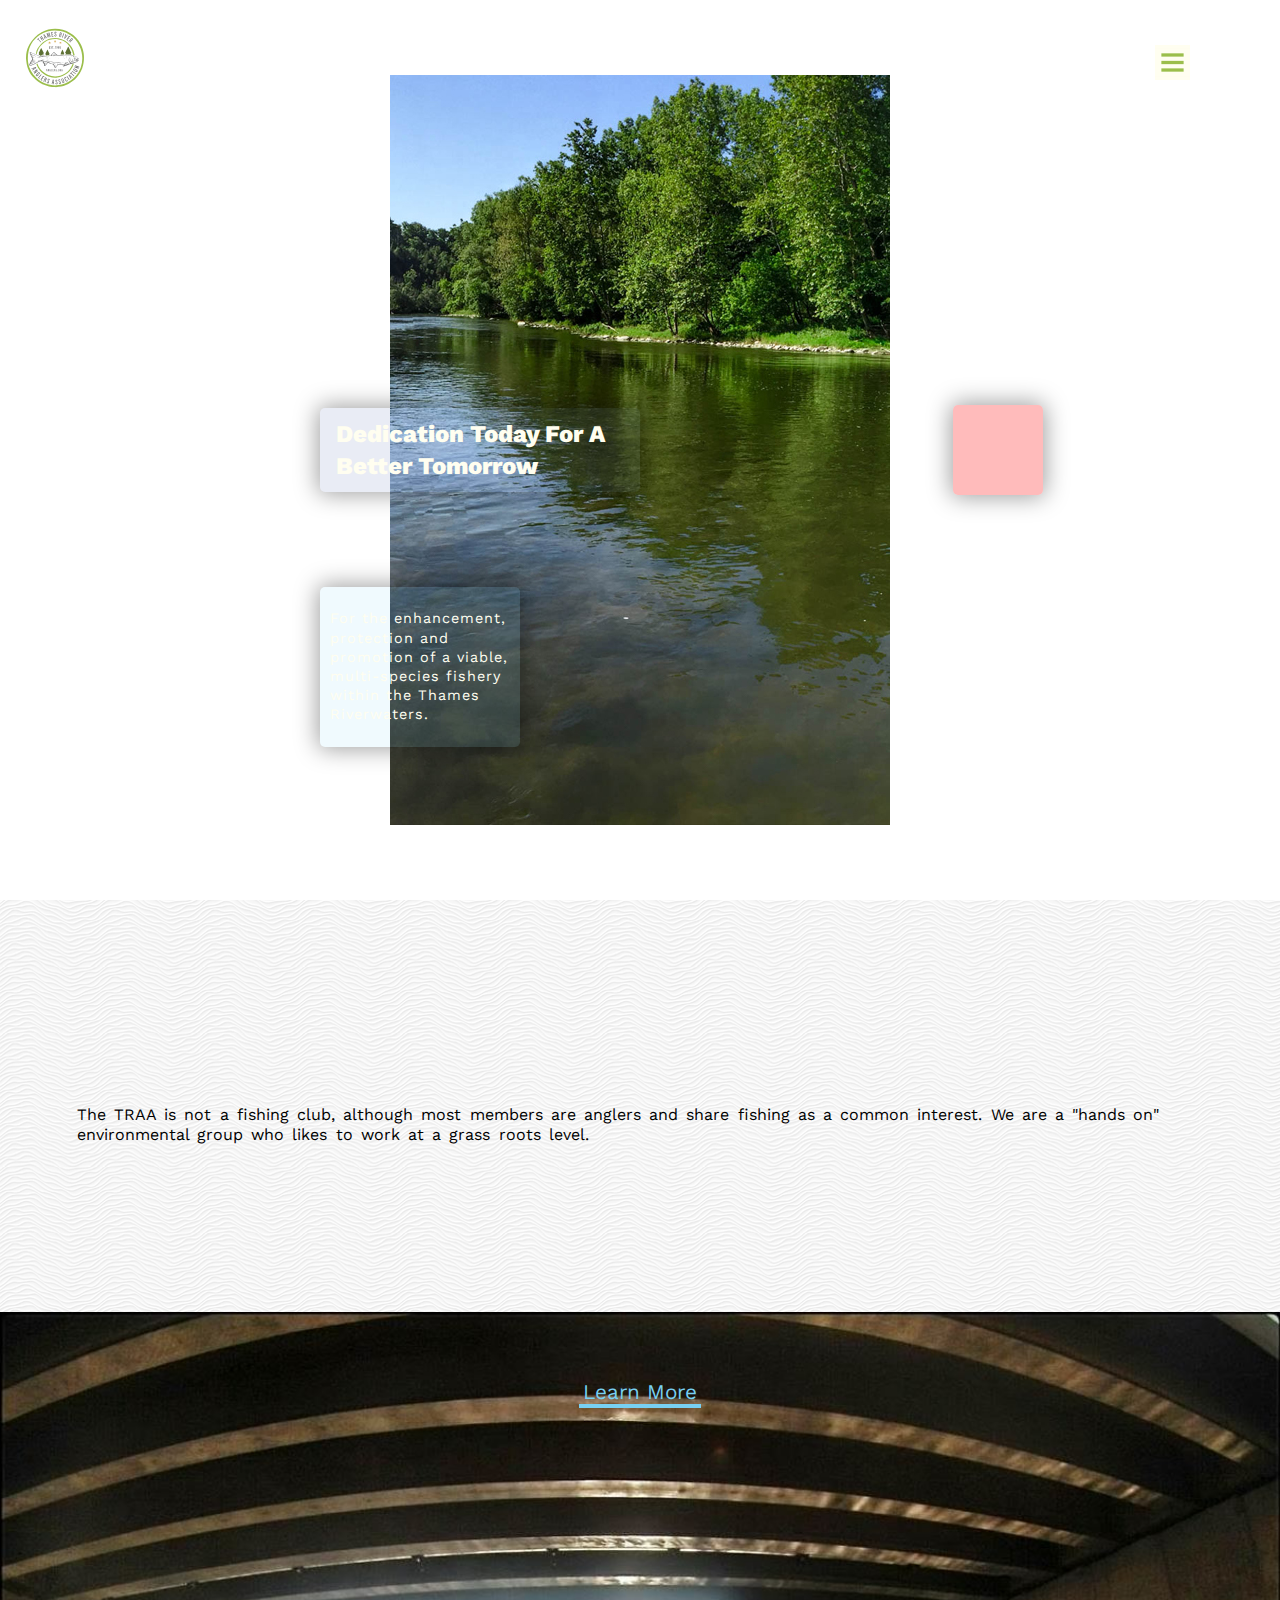
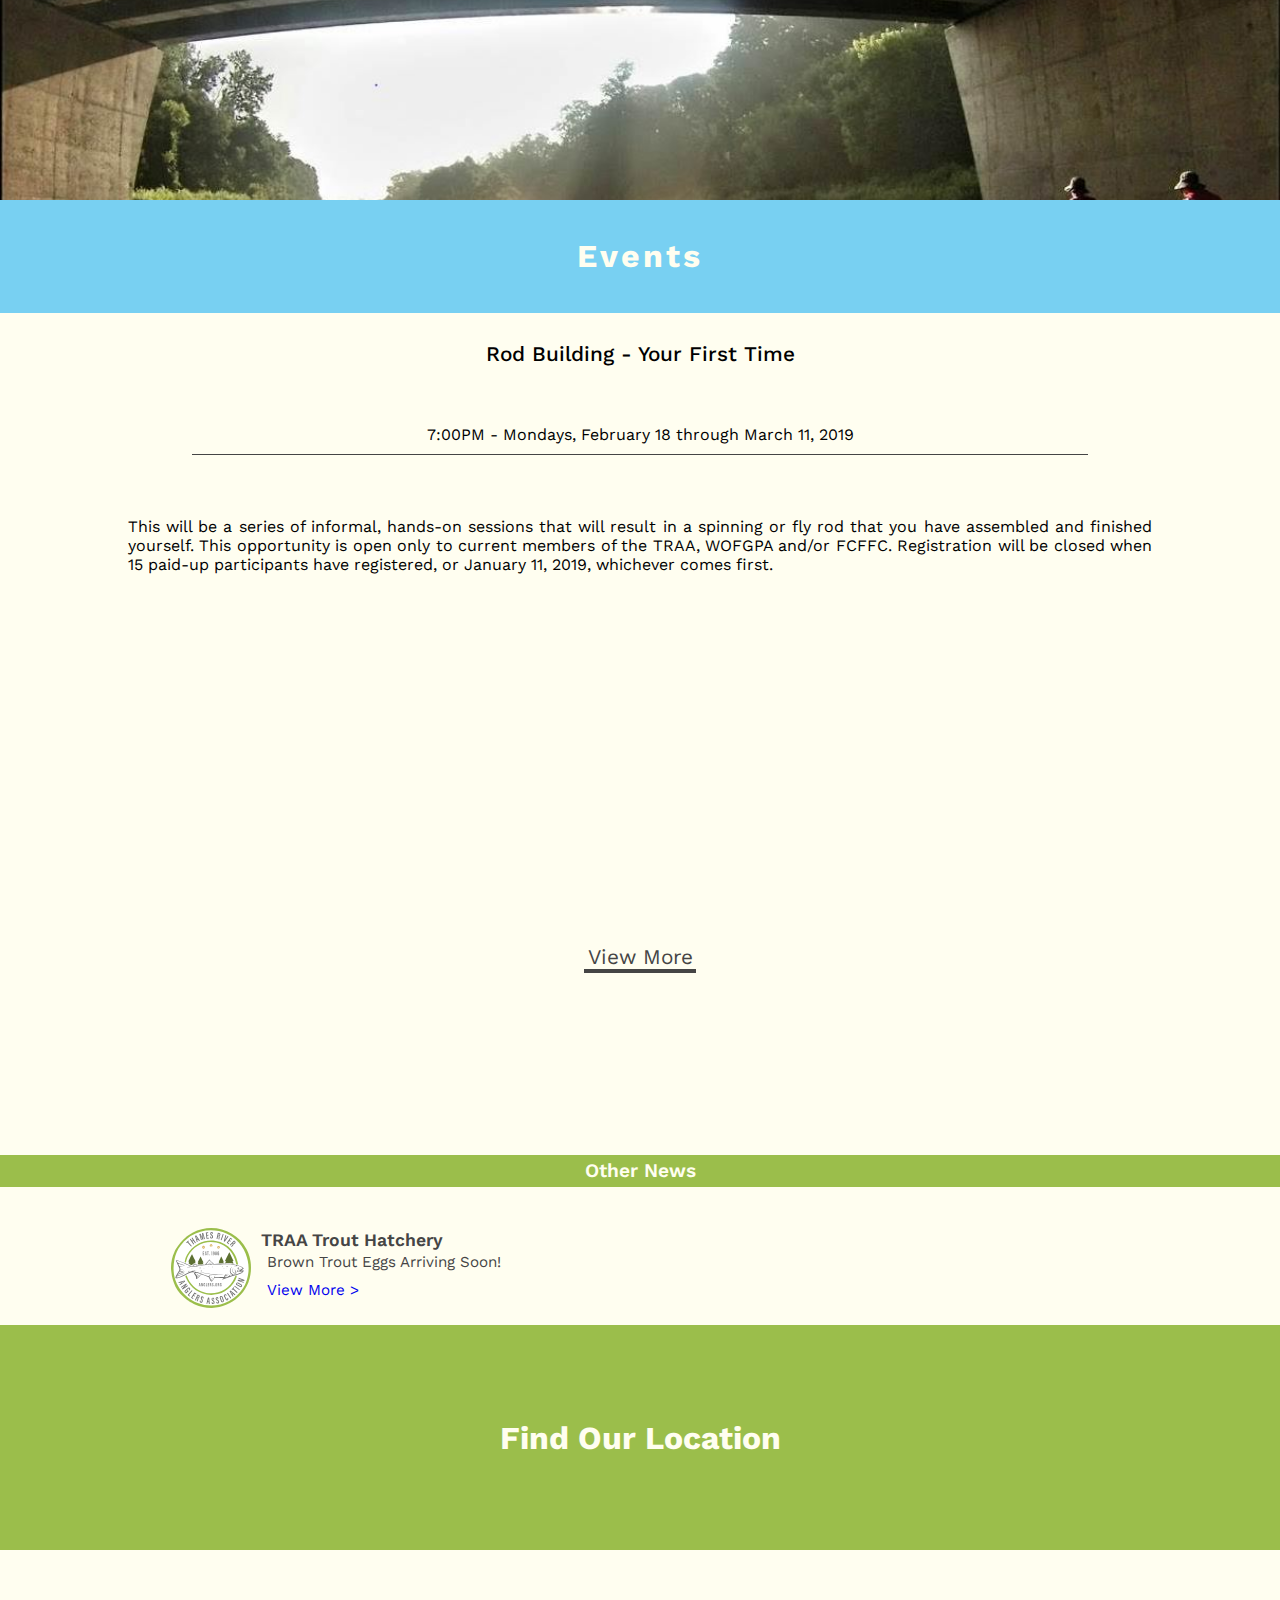
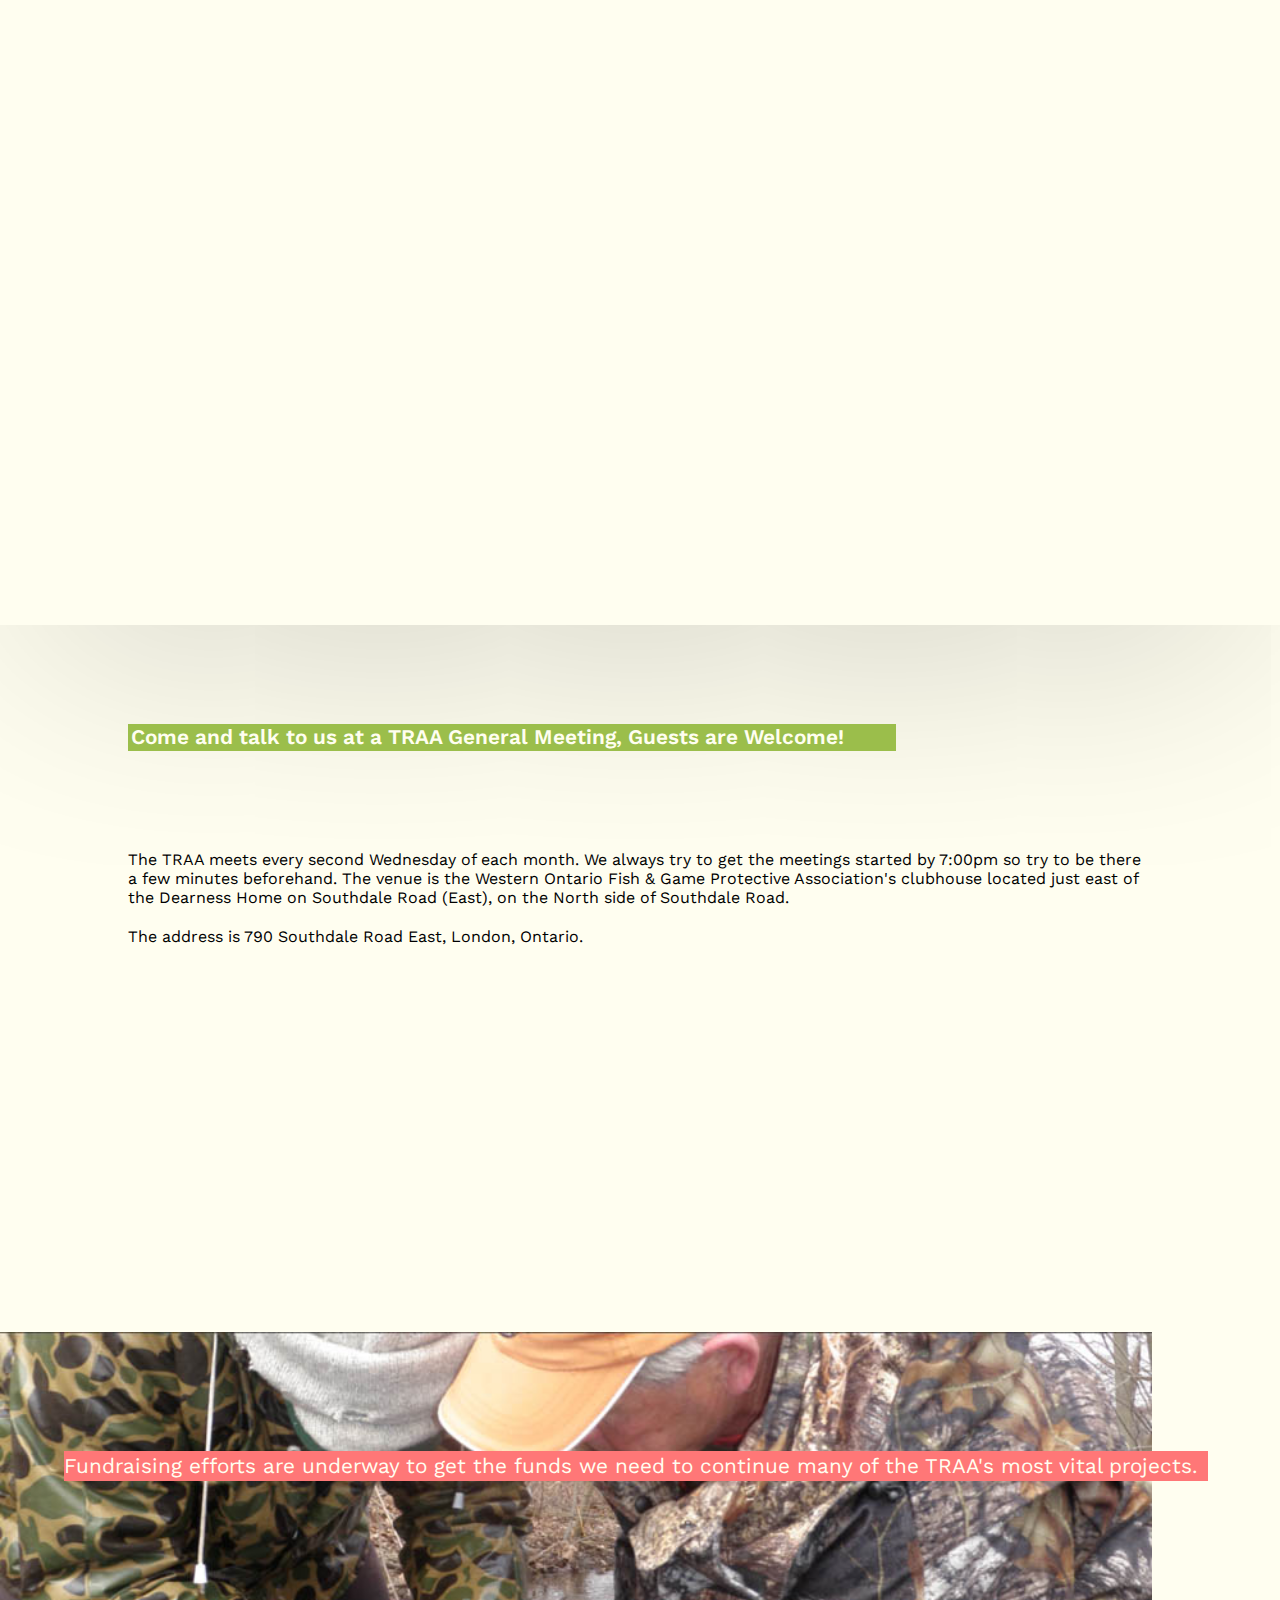
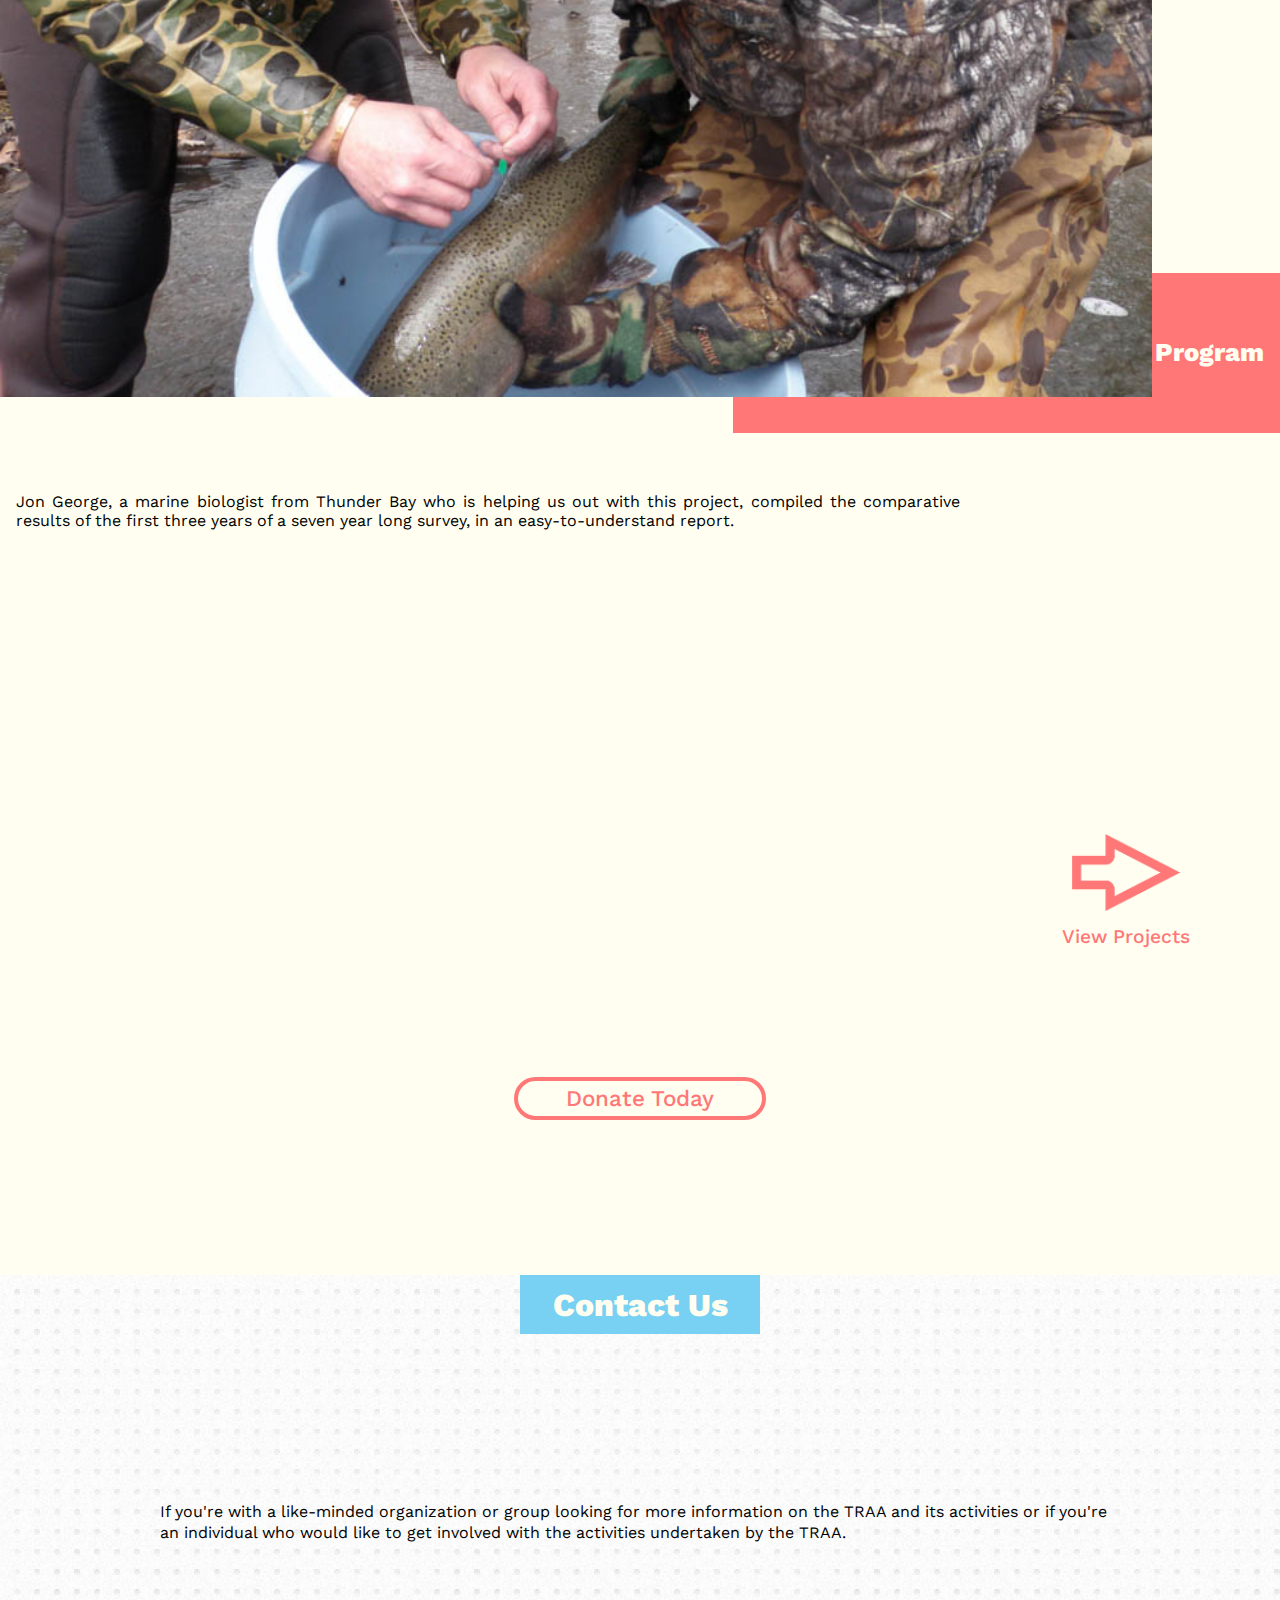
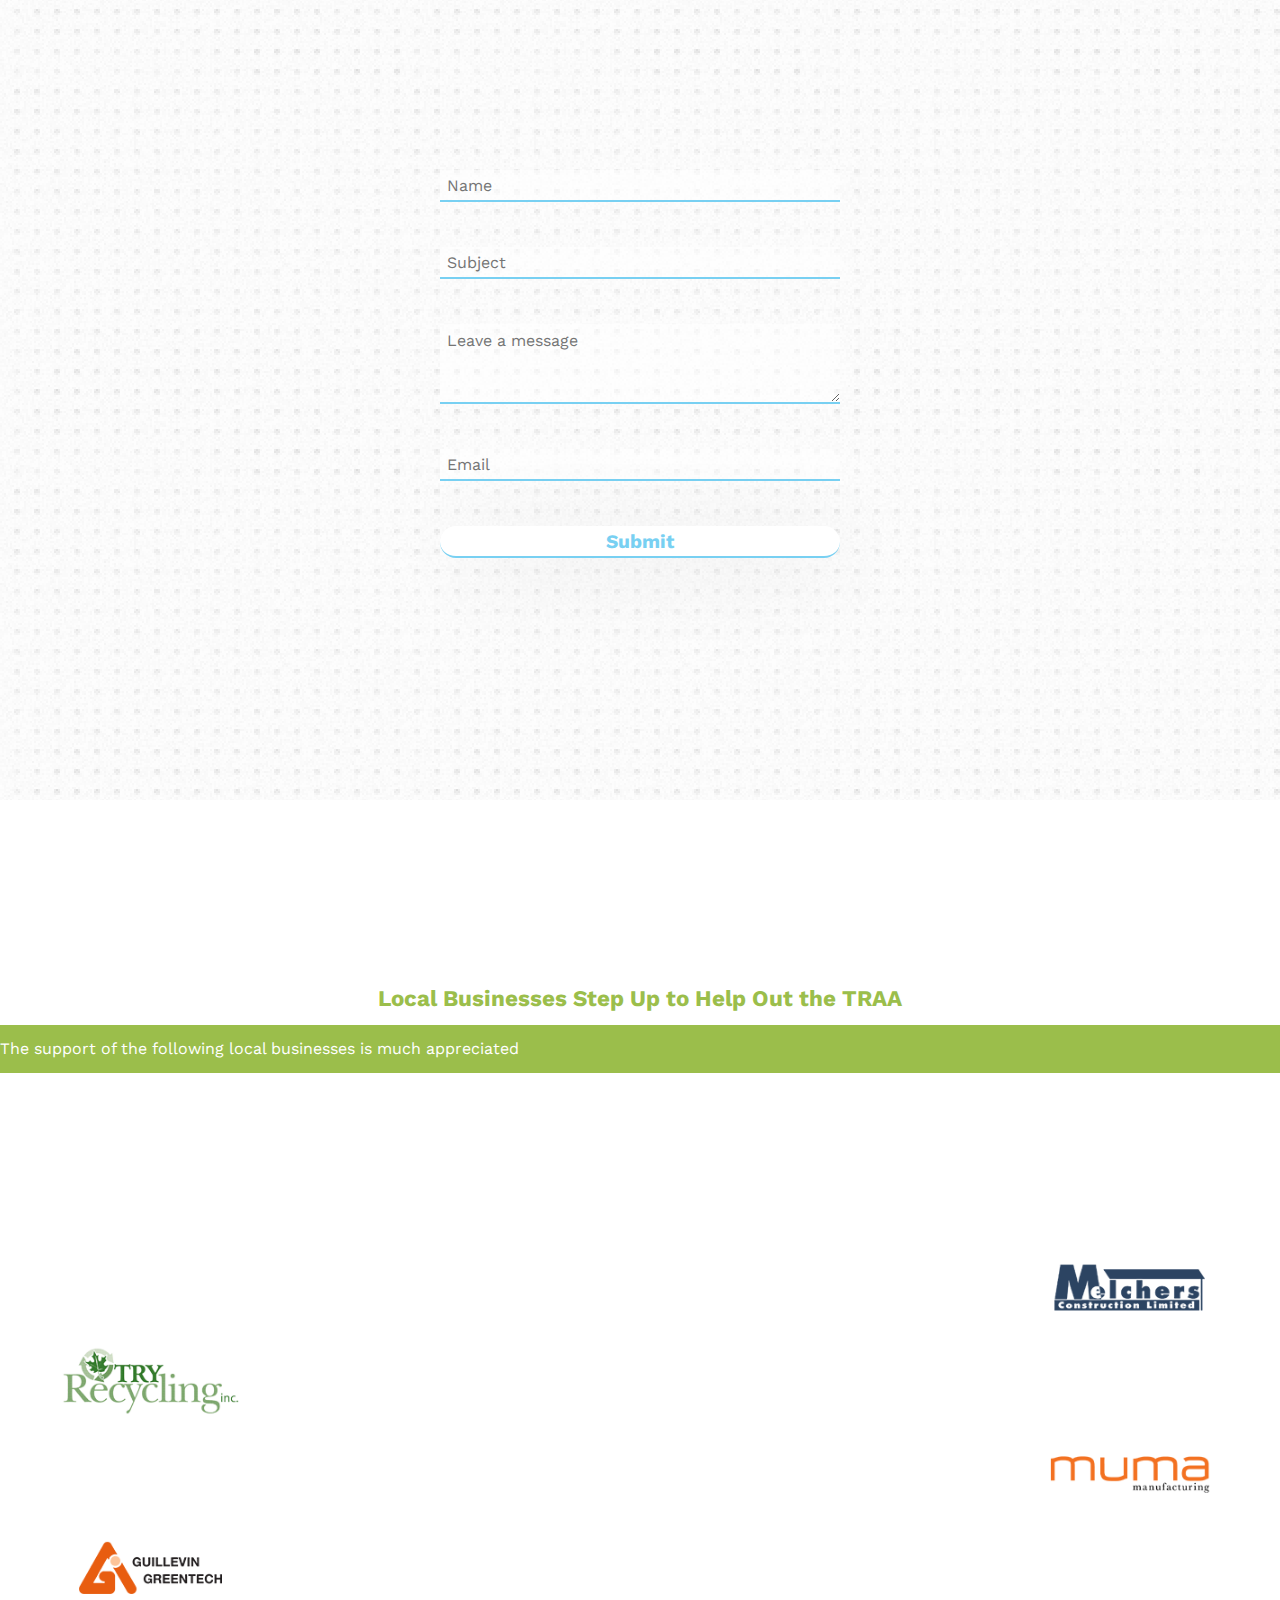
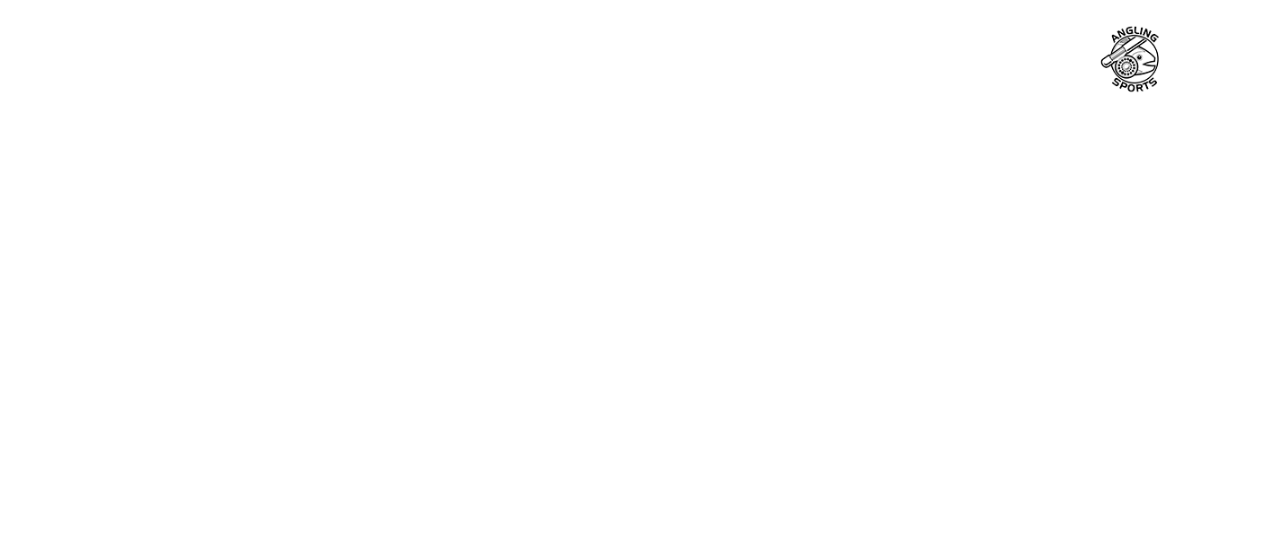
==== commit 3fb5d1da: "progress toggle menu" ====
--- a/index.htm
+++ b/index.htm
@@ -12,7 +12,8 @@
 <body>
 <div class="grid">
 <header class="header grid">
-    <nav class="menu hidden">
+    <button id="btnToggle"></button>
+    <nav class="menu">
             <h2 class="hidden">Site Navigation</h2>    
         <ul id="siteNav">
             <li class="navItem"><a href="#main">        Home      </a></li>
@@ -33,7 +34,6 @@
     <div class="logoCon">
         <a href="#main"><img src="images/traa-logo.svg" alt="Thames River Anglers Association Logo" width="200" height="200" class="logo sticky-tl"></a>
     </div>
-    <button id="btnToggle"></button>
 
 </header>
     
@@ -43,35 +43,19 @@
     <h2 class="hidden">Homepage</h2>
 <!-- hero img -->
     <div id="heroImgCon">
-    <picture class="boxShadow">
-        <source srcset="images/river-small.jpg"  class="heroImage" media="(max-width: 320px)">    
-        <source srcset="images/river-medium.jpg"  class="heroImage" media="(max-width: 430px)">    
-        <source srcset="images/river-large.jpg"  class="heroImage" media="(max-width: 1440px)">    
-        <img src="images/river-large.jpg"  class="heroImage" alt="Thames River">    
-    </picture>
-    </div>
+        </div>
+    
+<!-- large block quote -->
+        <div class="heroQuoteCon boxShadow">
+        <span class="heroQuote ">Dedication Today For A Better Tomorrow</span>    
+    </div>
+    </section>
+
+    <div class="ctaBtn boxShadow">
+        </div>
+
+<!-- Modal Popout Content -->
 <!-- 
-    use css bg image
-
-    Learn how to embed responsive imgs
-    https://developer.mozilla.org/en-US/docs/Learn/HTML/Multimedia_and_embedding/Responsive_images
- -->
-
-    <div class="heroQuoteCon boxShadow">
-        <span class="heroQuote ">Dedication Today For A Better Tomorrow</span>    
-    </div>
-    <div class="button-sm">
-        <!-- <img src="" alt="" width="" height=""> -->
-        <!--  
-            Membership Call to action button will open pop out modal box
-         -->
-    </div>
-    </section>
-    <div class="ctaBtn boxShadow">
-    </div>
-    <!-- Modal Popout Content -->
-
-<!--     
     <section>
         <h3>Be a part of the solution, become a member of the Thames River Anglers Association for only $25.</h3>
     
--- a/css/main.css
+++ b/css/main.css
@@ -22,7 +22,7 @@
 
 .button
 {
-    color: #ff7777
+    color: #ff7777;
 }
 
 .hidden
@@ -86,9 +86,10 @@
 
 .header
 {
-    grid-row: 1/5;
+    grid-row: 1/-1;
     grid-column: 1/-1;
     z-index: 100;
+    position: fixed    
 }
 
 
@@ -100,77 +101,9 @@
     background-color: #fffef0;
     padding-top: 25vh;
     height: auto;
-    width: 100vw;
-    display: flex;
+    /* width: 100vw; */
+    display: none;
     flex-flow: column nowrap;
-}
-
-#siteNav
-{
-    margin-right: 50px;
-}
-
-#siteNav li
-{
-    margin-bottom: 22px;
-    color: white;
-    text-align: right;
-
-}
-
-.navItem a
-{
-    color: black;
-    text-decoration: none;
-    padding: 1px;
-    border-bottom: #78d0f2 .2em solid;
-}
-
-
-.navItem a:visited
-{
-    color: black;
-    border-bottom: #78d0f2;
-}
-
-.navItem a:hover
-{
-    background-color: #78d0f2
-}
-
-.socialMedia
-{
-    order: 4;
-    width: 90%;
-    display: flex;
-    margin: auto;
-    margin-bottom: 50px;
-    border-top: #78d0f2 .5px solid;
-}
-
-.socialMediaIco
-{
- margin: auto;
- margin-top: 30px;
-
-}
-
-.logoCon
-{
-    grid-column: 1;
-    grid-row: 1;
-    padding: 1vh 2vw;
-    z-index: 20;
-    margin-right: auto;
-    width: 100px;
-    height: 100px;
-}   
-
-.logo
-{
-    width: 120%;
-    height: 120%;
-    
 }
 
 #btnToggle
@@ -184,8 +117,77 @@
     margin: 5vh 7vw;
     background: url(../images/menu.svg) center no-repeat;
     border: none;
-}
-
+    background-color: #fffef0;
+    cursor: pointer;
+}
+
+#siteNav
+{
+    margin-right: 50px;
+}
+
+#siteNav li
+{
+    margin-bottom: 22px;
+    color: white;
+    text-align: right;
+
+}
+
+.navItem a
+{
+    color: black;
+    text-decoration: none;
+    padding: 1px;
+    border-bottom: #78d0f2 .2em solid;
+}
+
+
+.navItem a:visited
+{
+    color: black;
+    border-bottom: #78d0f2;
+}
+
+.navItem a:hover
+{
+    background-color: #78d0f2
+}
+
+.socialMedia
+{
+    order: 4;
+    width: 90%;
+    display: flex;
+    margin: auto;
+    margin-bottom: 50px;
+    border-top: #78d0f2 .5px solid;
+}
+
+.socialMediaIco
+{
+ margin: auto;
+ margin-top: 30px;
+
+}
+
+.logoCon
+{
+    grid-column: 1;
+    grid-row: 1;
+    padding: 1vh 2vw;
+    z-index: 20;
+    margin-right: auto;
+    width: 100px;
+    height: 100px;
+}   
+
+.logo
+{
+    width: 120%;
+    height: 120%;
+    
+}
 
 .mainCon
 {
@@ -193,6 +195,17 @@
     grid-column: 1/-1;
     height: 100vh;
     z-index: 5;
+}
+
+#heroImgCon
+{
+    background: url(../images/river-small.jpg) no-repeat center;
+    grid-row: 1/-1;
+    grid-column: 1/-1;
+    height: 100vh;
+    width: auto;
+    overflow: hidden;
+
 }
 
 .heroImage
@@ -258,10 +271,9 @@
     height: 90px;
     align-self: center;
     justify-self: center;
-    margin:3vh 0 0 15vw;
-    border-radius:  5px 5px 0 0;
-    clip-path: polygon(0px 0px, 0px 80px, 10% 80%, 90px 7px, 100% 0%)}
-
+    margin:0 0 0 6vw;
+    border-radius:  5px;
+}
 /* ABOUT SECTION */
 
 .missionCon
@@ -632,7 +644,7 @@
     justify-self: end;
     align-self: center;
     align-items: center;
-    text-align: end;
+    /* text-align: end; */
     font-weight: 800;
     font-size: 1.6rem;
     padding:0 1rem;
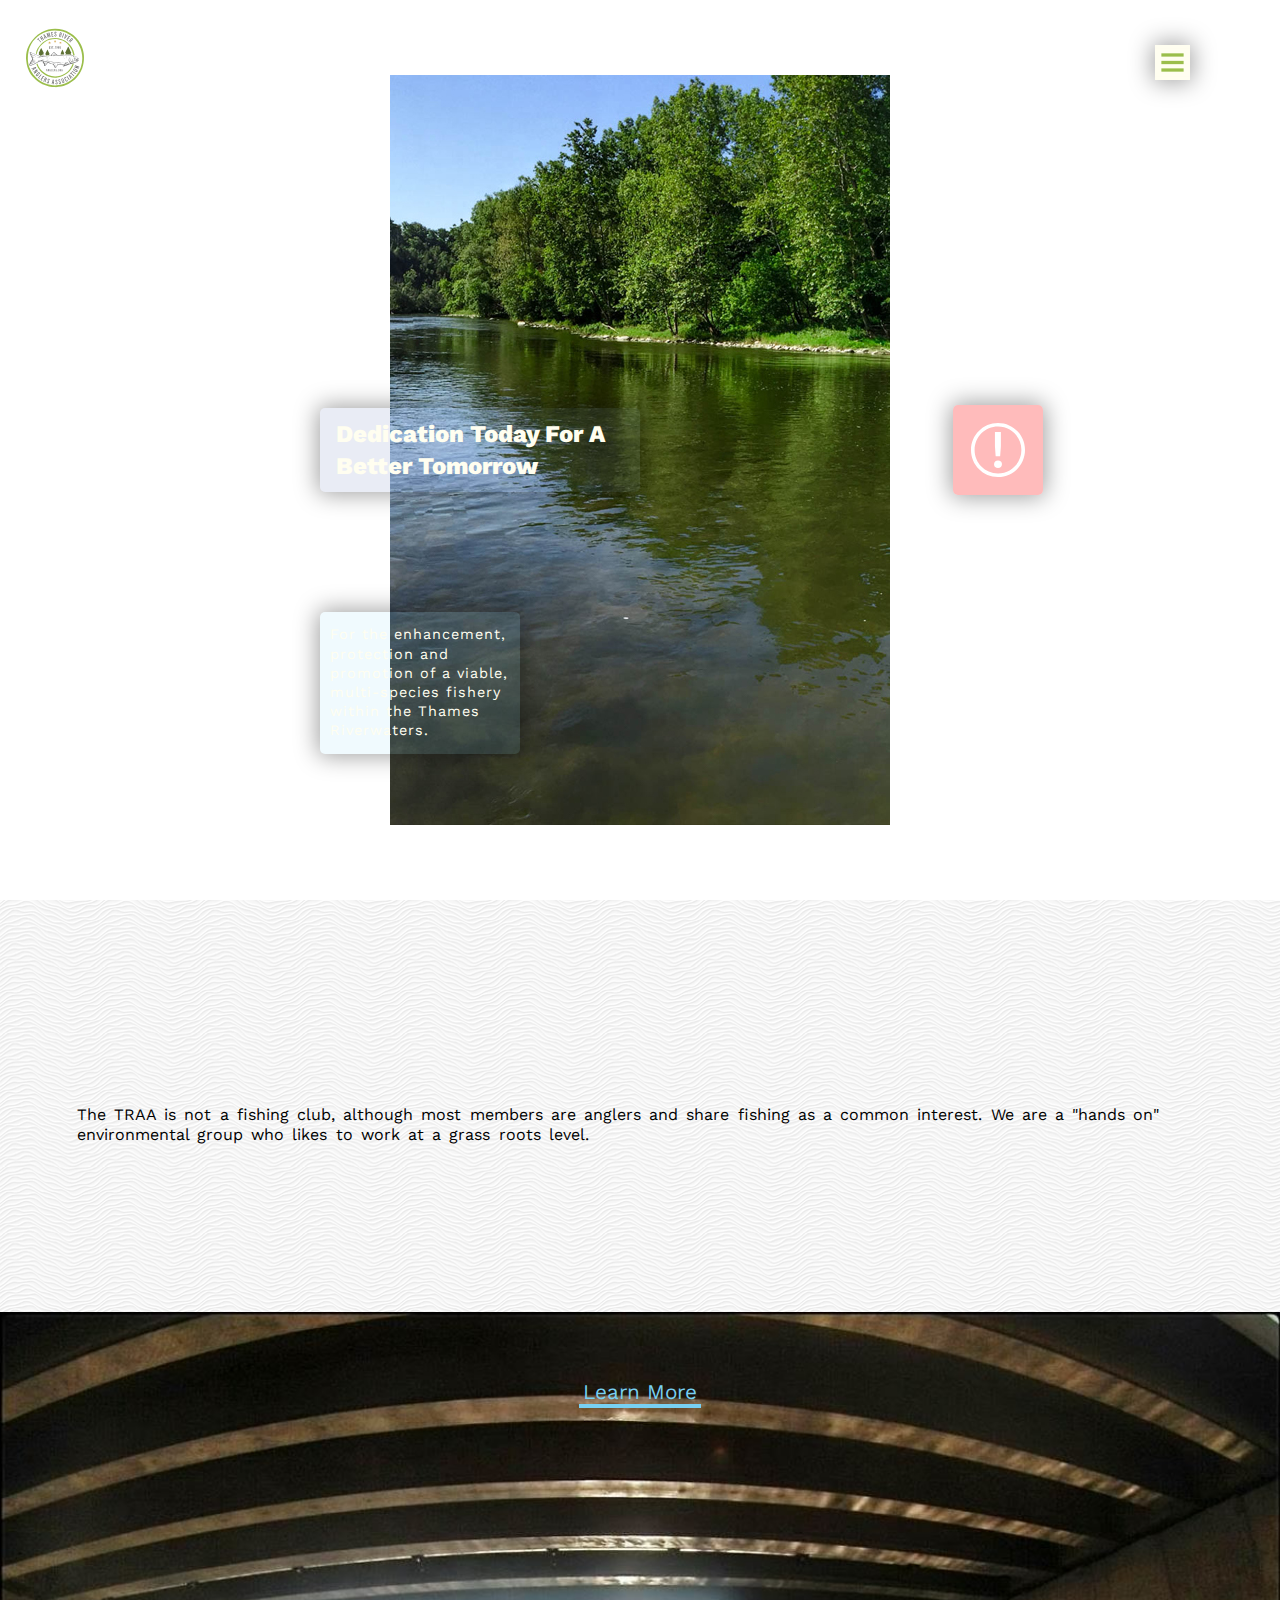
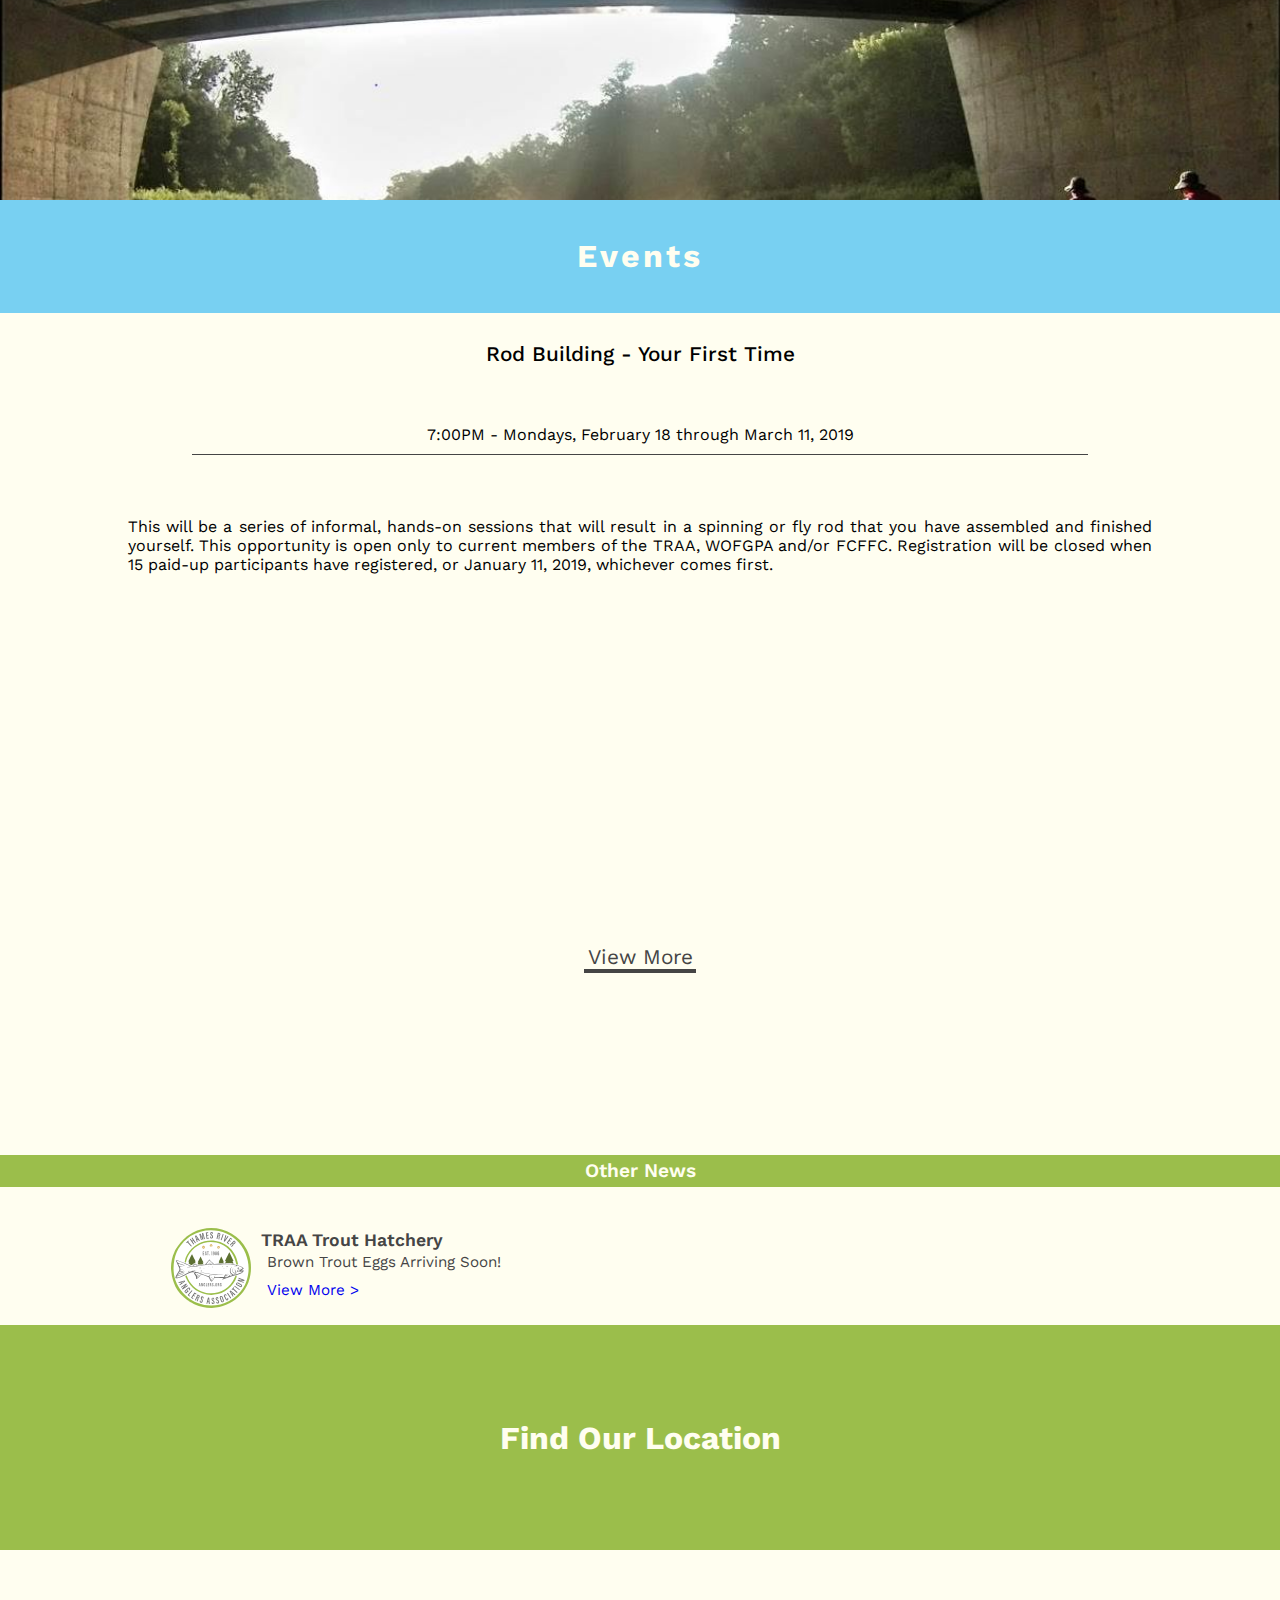
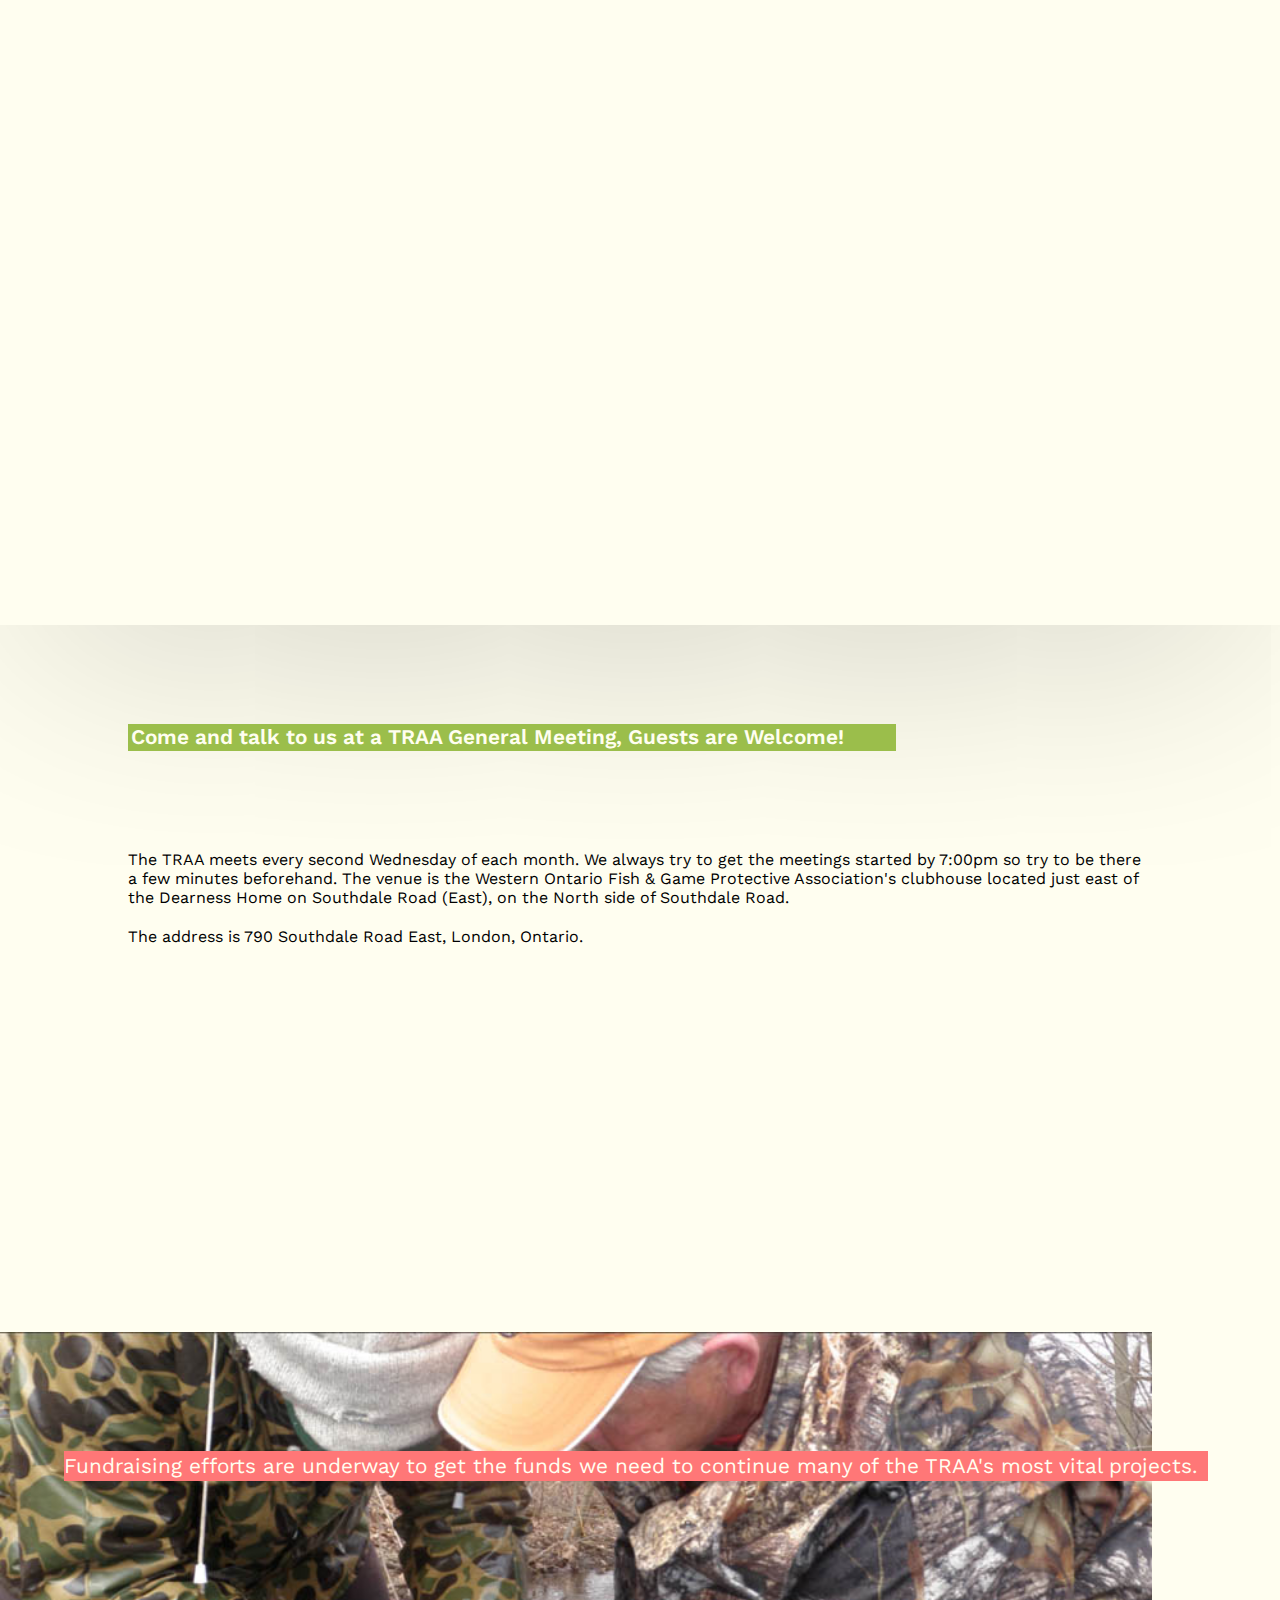
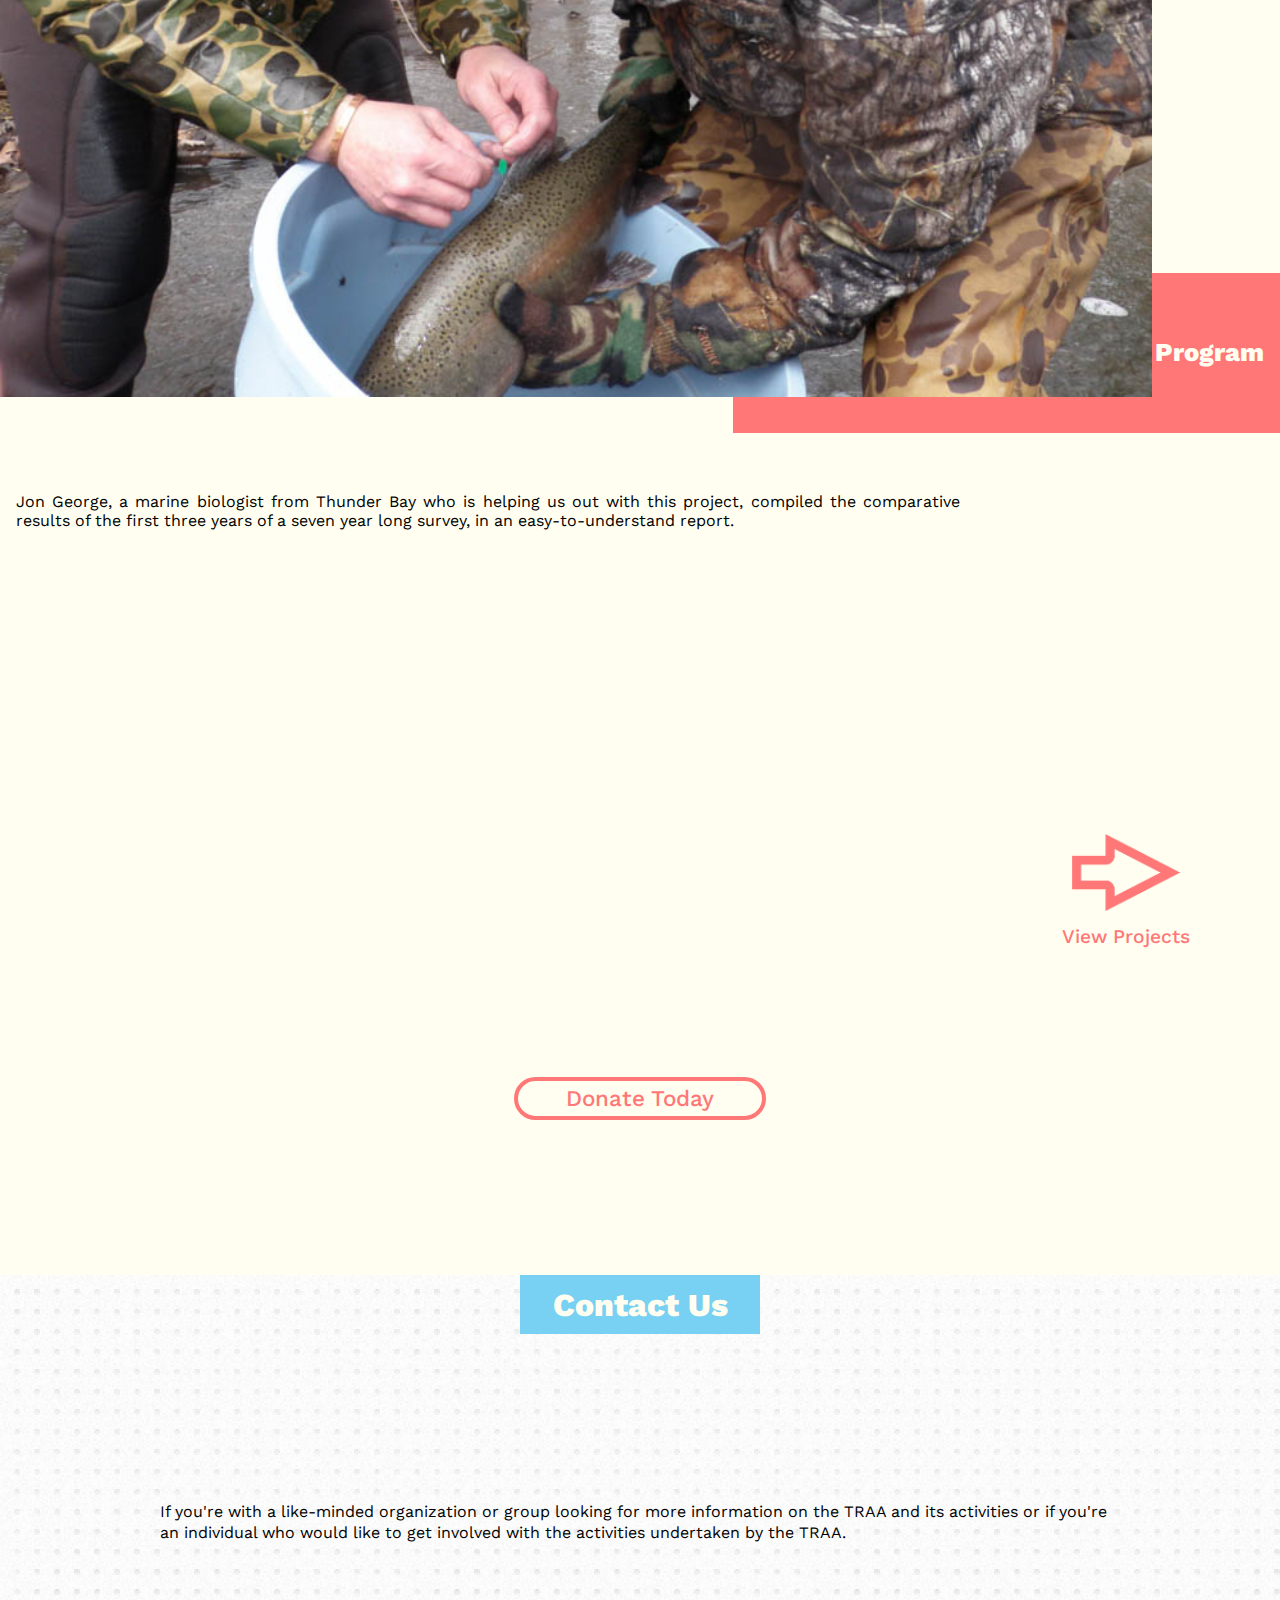
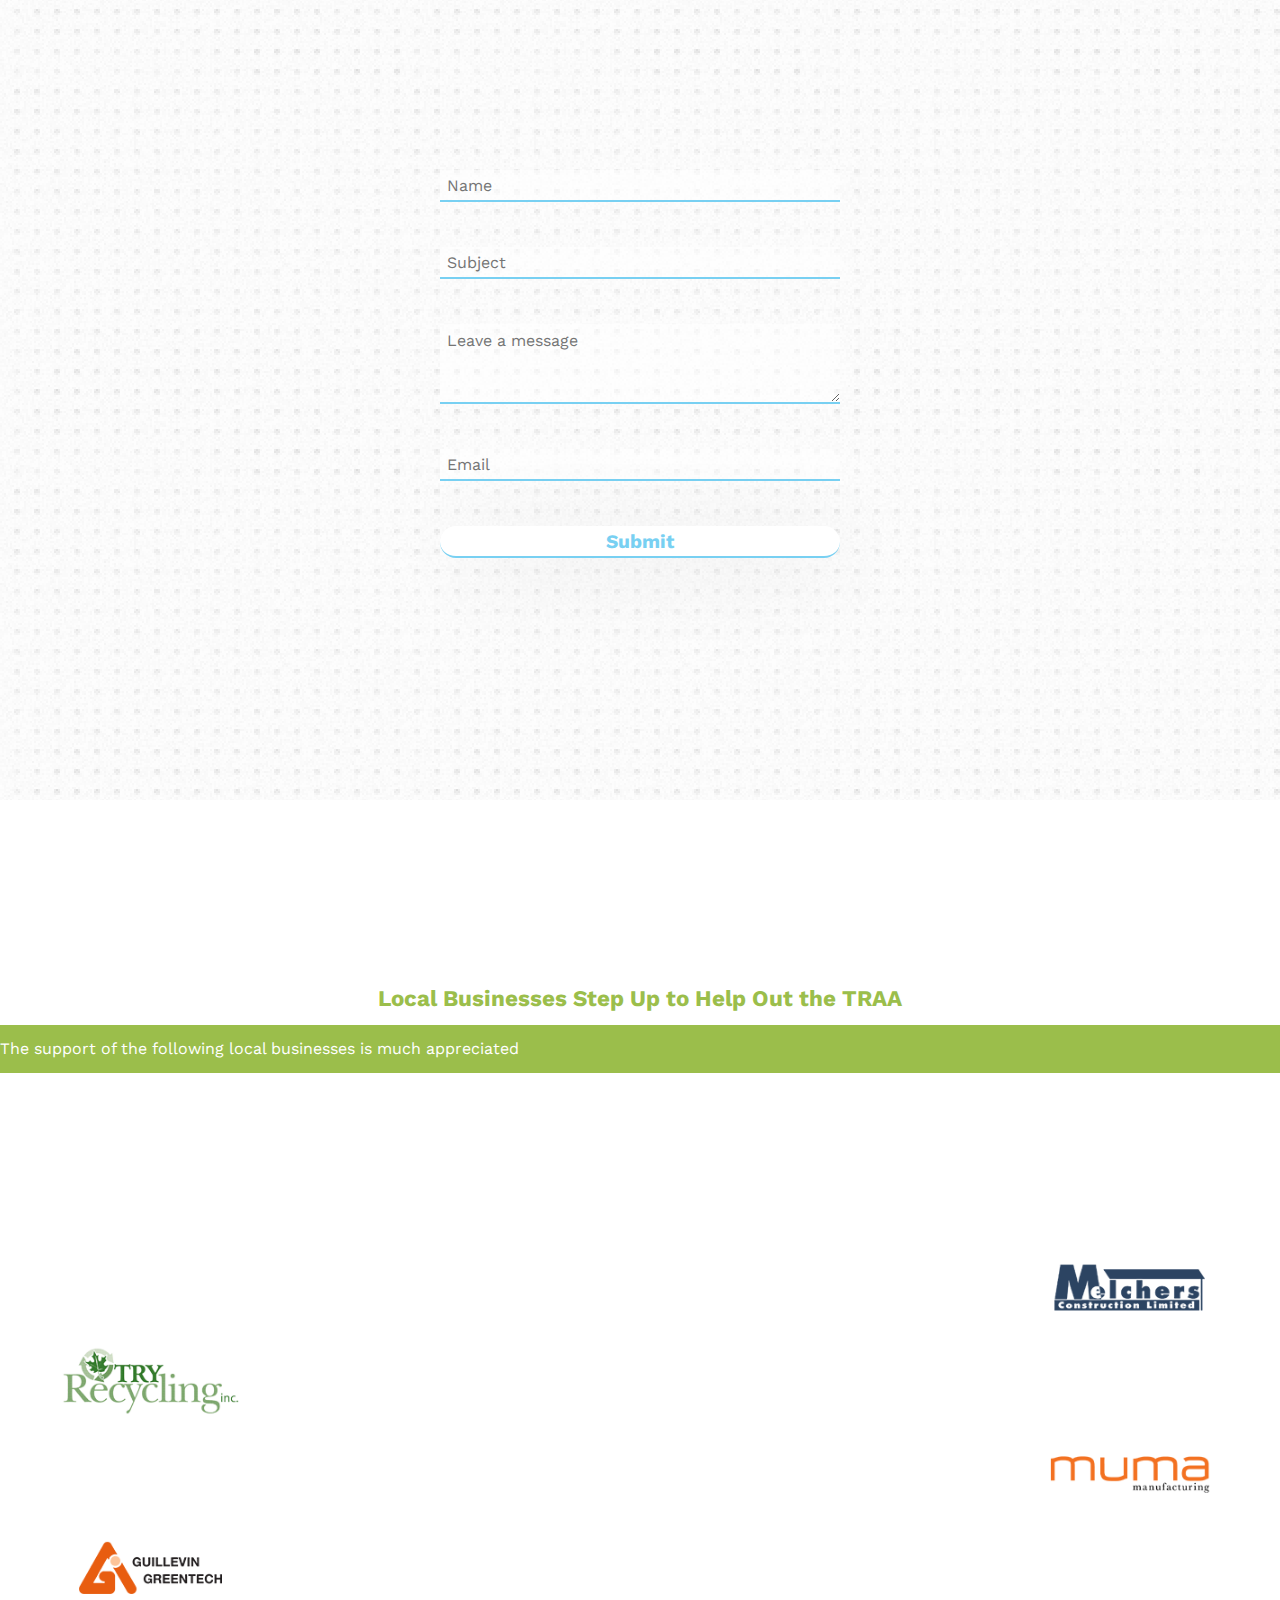
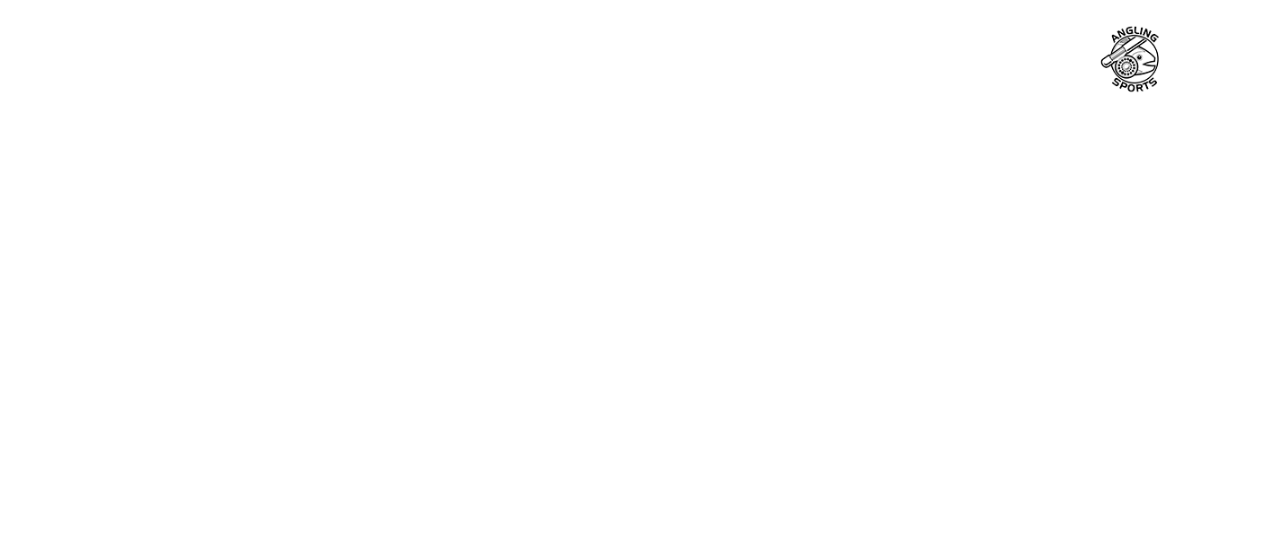
==== commit bde3ad6e: "js menu toggle progress" ====
--- a/index.htm
+++ b/index.htm
@@ -12,7 +12,7 @@
 <body>
 <div class="grid">
 <header class="header grid">
-    <button id="btnToggle"></button>
+    <button id="btnToggle" class="boxShadow"></button>
     <nav class="menu">
             <h2 class="hidden">Site Navigation</h2>    
         <ul id="siteNav">
@@ -51,8 +51,10 @@
     </div>
     </section>
 
-    <div class="ctaBtn boxShadow">
-        </div>
+    <div class="ctaBtnCon boxShadow">
+        <img id="ctaBtn" src="/images/cta_icon.svg" width="70" height="70" alt="An Important Message from the Thames River Valley Association"> 
+        
+    </div>
 
 <!-- Modal Popout Content -->
 <!-- 
--- a/css/main.css
+++ b/css/main.css
@@ -1,24 +1,24 @@
-/* /* .sticky-tl
-{
-
-}
-
-.sticky-tr
-{
-
-}
-
-.sticky-lr
-{
-    
-}
-*/
+/* Top Level Styles */
 
 * , *::before, *::after
 {
     box-sizing: border-box;
     scroll-behavior: smooth;
 }
+
+/* Desktops and laptops ----------- */
+@media only screen
+and (min-width : 1224px) {
+
+    
+    
+    
+    
+}
+
+
+
+/* Smartphones (portrait) DEFAULT ----------------- */ 
 
 .button
 {
@@ -86,10 +86,11 @@
 
 .header
 {
-    grid-row: 1/-1;
+    grid-row: 1;
     grid-column: 1/-1;
     z-index: 100;
-    position: fixed    
+    position: fixed;
+    height: 0;
 }
 
 
@@ -100,8 +101,6 @@
     grid-column: 1/-1;
     background-color: #fffef0;
     padding-top: 25vh;
-    height: auto;
-    /* width: 100vw; */
     display: none;
     flex-flow: column nowrap;
 }
@@ -123,7 +122,9 @@
 
 #siteNav
 {
-    margin-right: 50px;
+    margin-right: 50px
+    
+    ;
 }
 
 #siteNav li
@@ -153,6 +154,12 @@
 {
     background-color: #78d0f2
 }
+
+.navItem a:active
+{
+    background-color: #78d0f2
+}
+
 
 .socialMedia
 {
@@ -245,7 +252,8 @@
     justify-self: start;
     align-self: center;
     max-width: 200px;
-    padding: 22px 10px;
+    padding: 13px 10px;
+    margin-top: 2rem;
     margin-bottom: 1rem;
     background-color: rgba(120,208,242,0.11);
     border-radius:  5px;
@@ -261,7 +269,7 @@
     font-size: .9rem;
 }
 
-.ctaBtn
+.ctaBtnCon
 {
     background-color: rgb(255, 119, 119, 0.50);
     grid-column: 3/-1;
@@ -273,7 +281,18 @@
     justify-self: center;
     margin:0 0 0 6vw;
     border-radius:  5px;
-}
+    display: flex;
+    align-items: center;
+    justify-content: center;
+}
+
+#ctaBtn
+{
+    width: auto;
+    height: 60%;
+}
+
+
 /* ABOUT SECTION */
 
 .missionCon
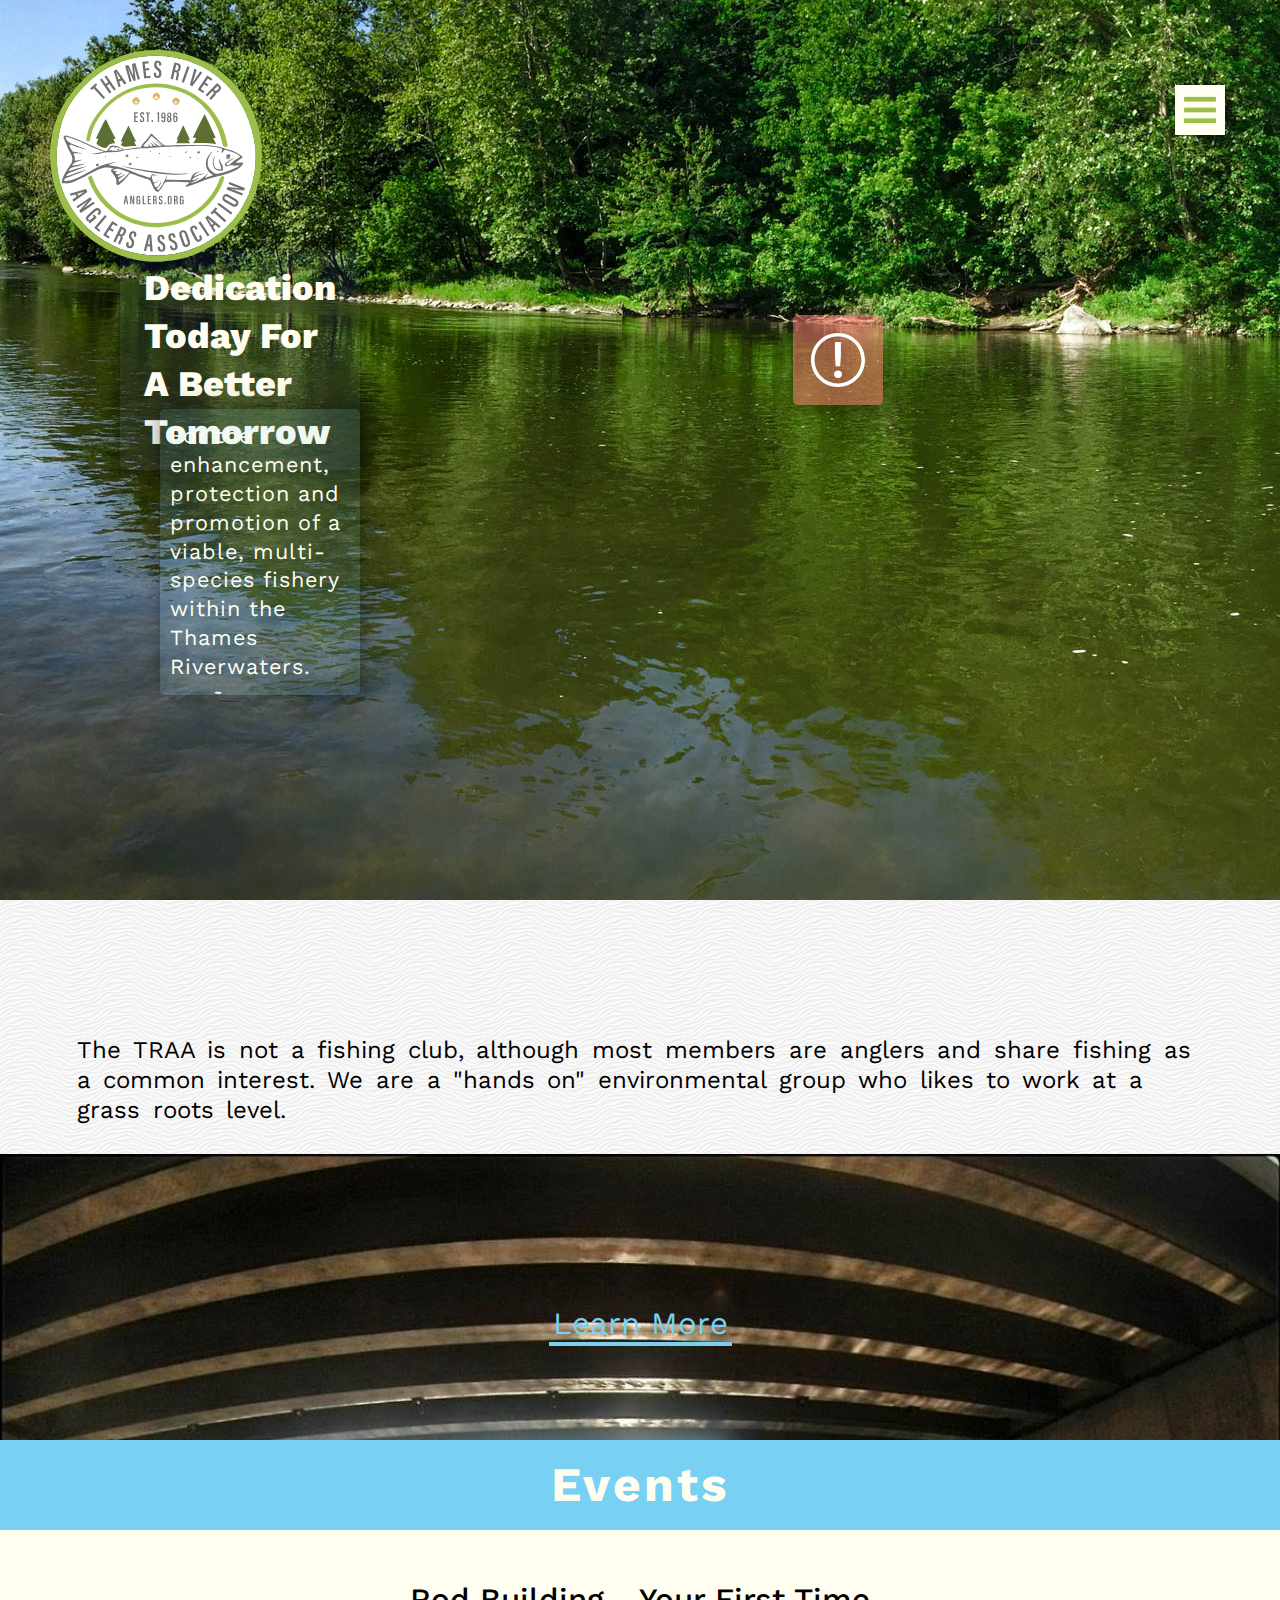
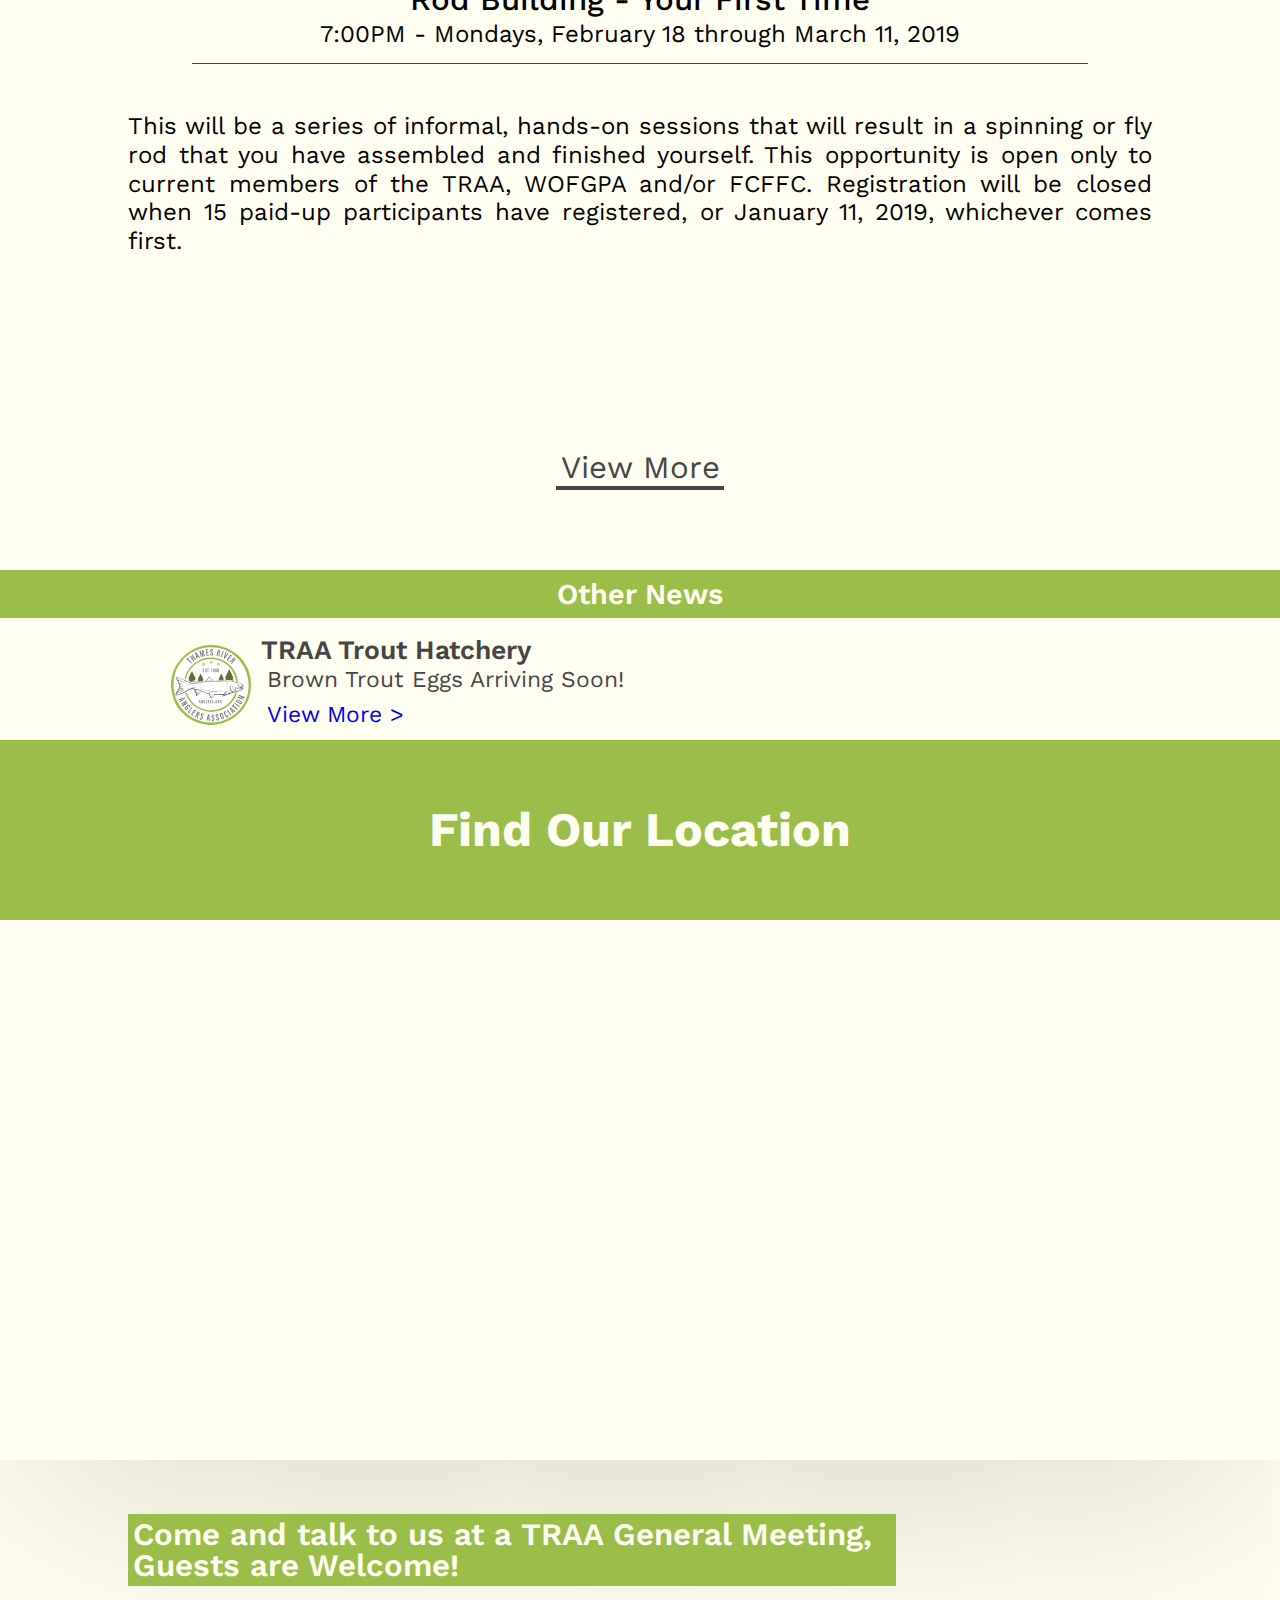
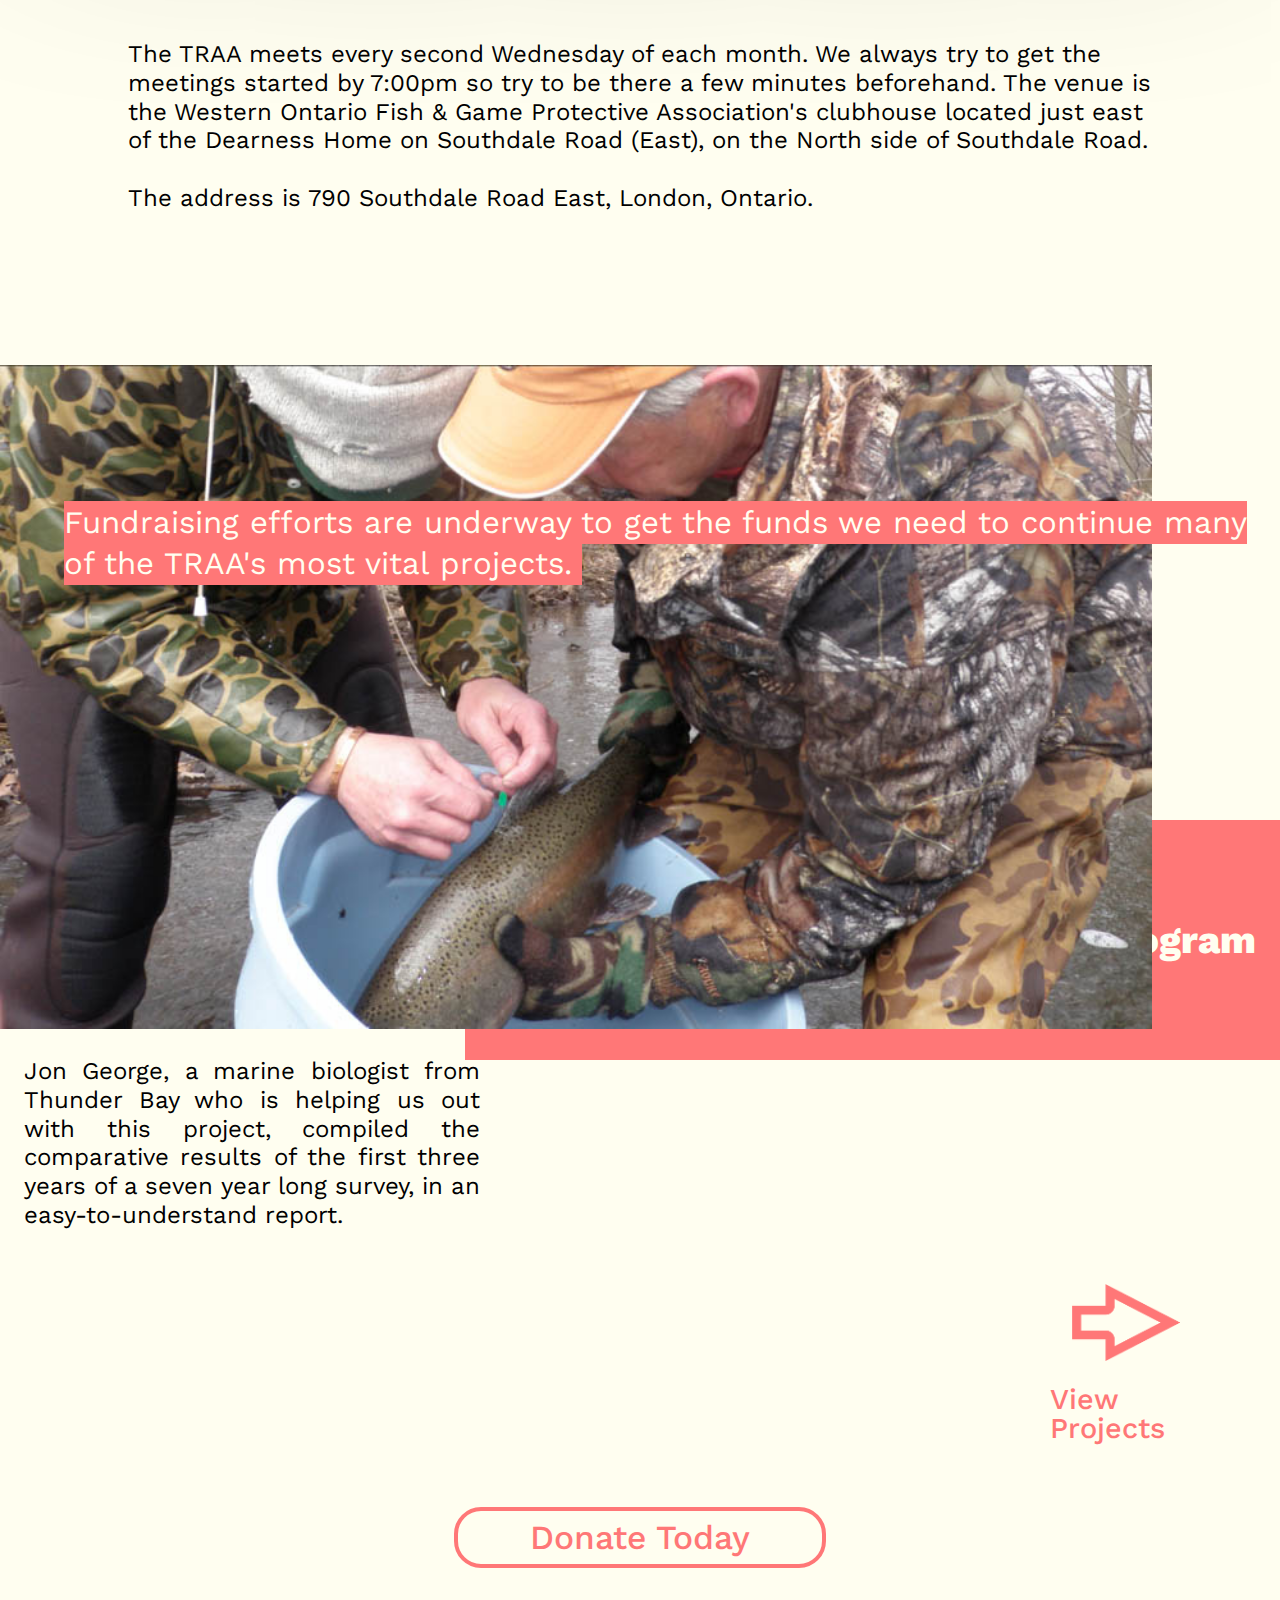
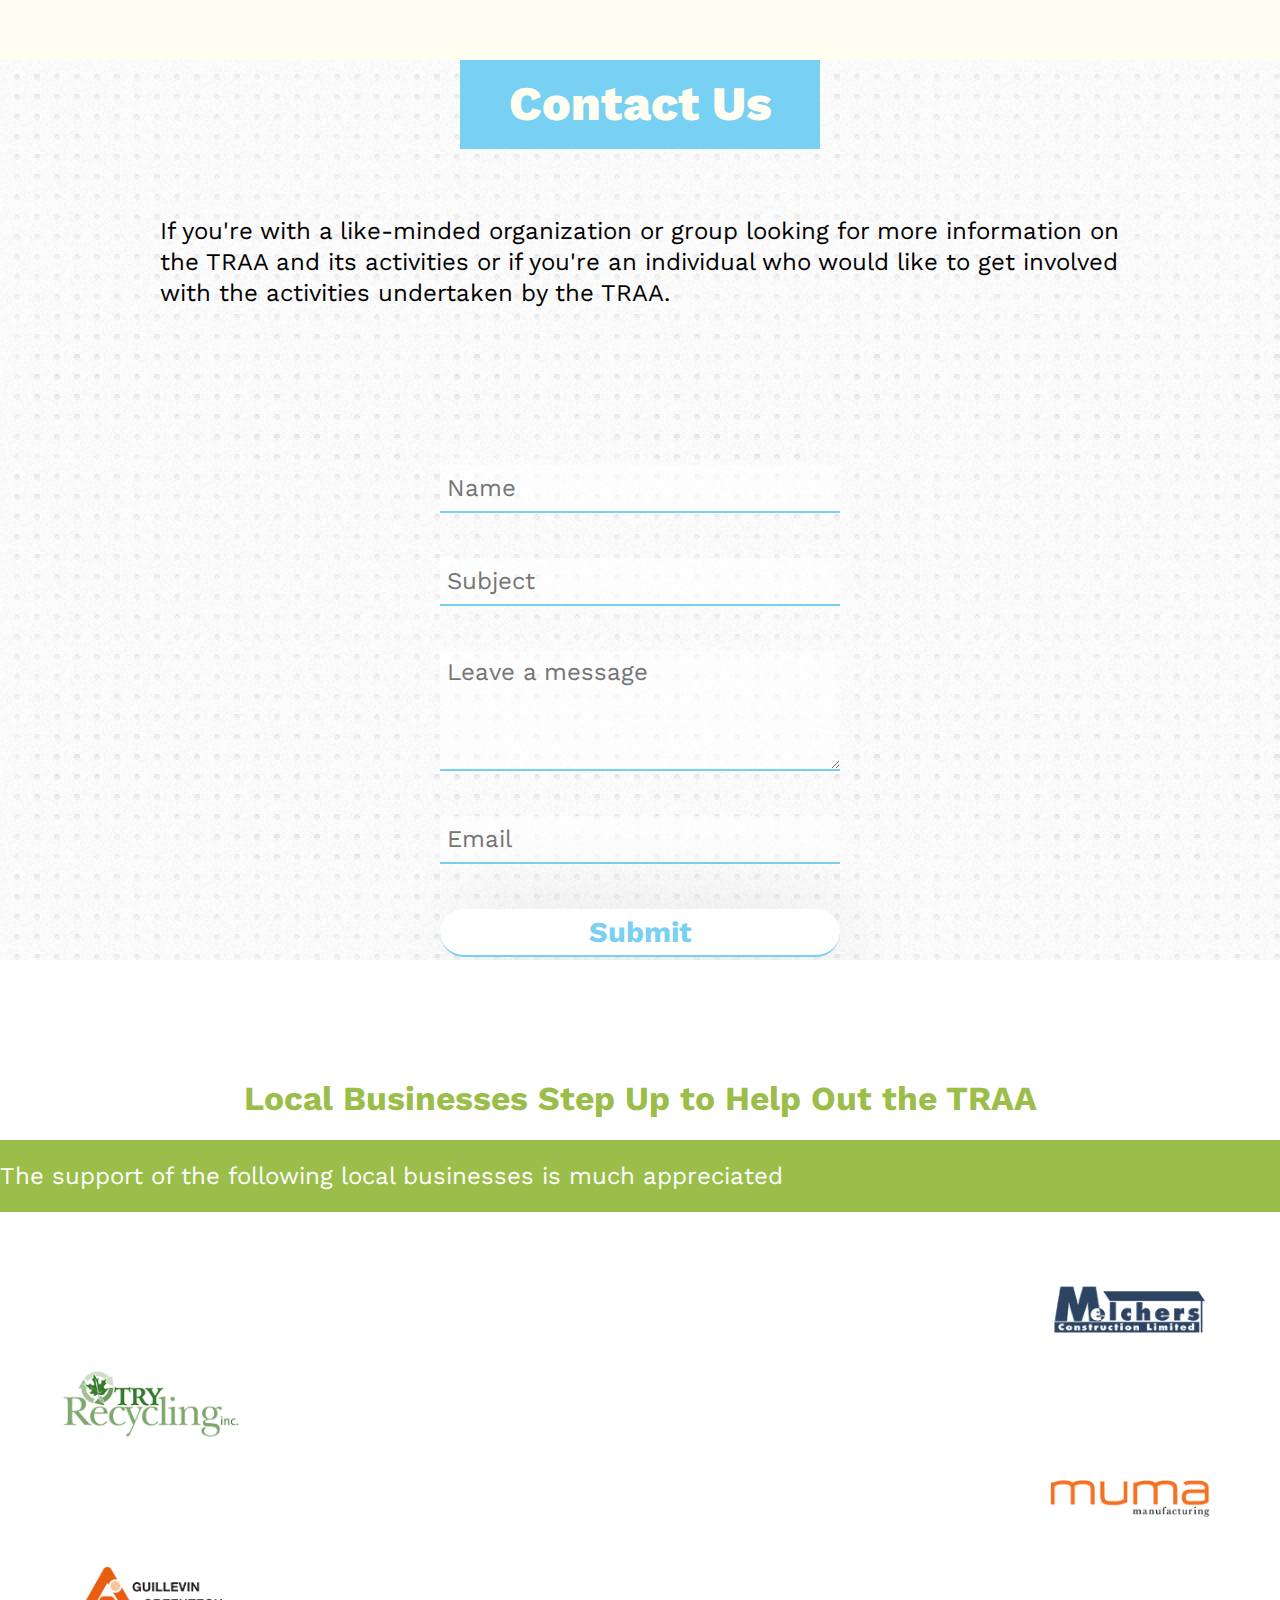
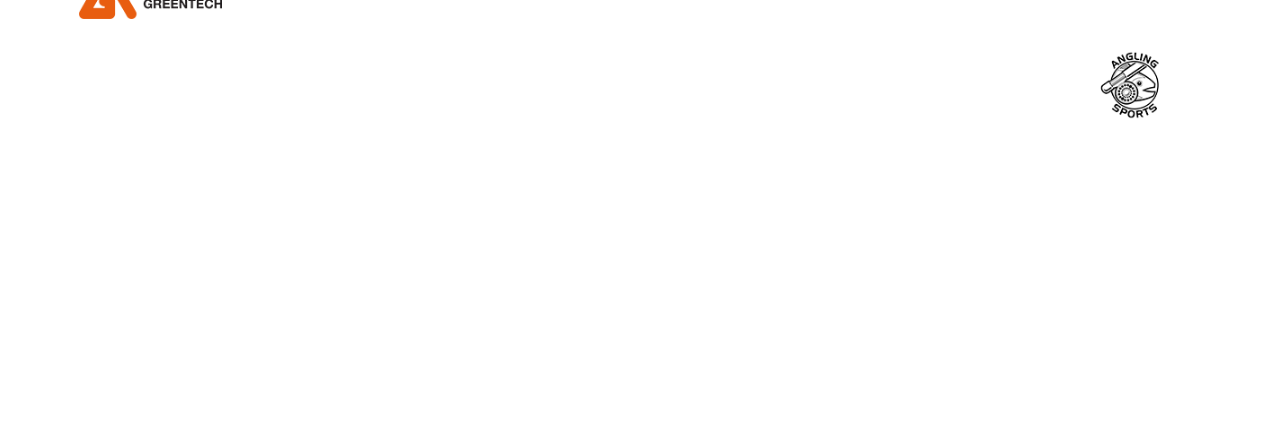
==== commit ad2f8df9: "CSS + Some Menu Functionality" ====
--- a/index.htm
+++ b/index.htm
@@ -12,7 +12,7 @@
 <body>
 <div class="grid">
 <header class="header grid">
-    <button id="btnToggle" class="boxShadow"></button>
+    <button id="btnToggle"></button>
     <nav class="menu">
             <h2 class="hidden">Site Navigation</h2>    
         <ul id="siteNav">
--- a/css/main.css
+++ b/css/main.css
@@ -5,18 +5,6 @@
     box-sizing: border-box;
     scroll-behavior: smooth;
 }
-
-/* Desktops and laptops ----------- */
-@media only screen
-and (min-width : 1224px) {
-
-    
-    
-    
-    
-}
-
-
 
 /* Smartphones (portrait) DEFAULT ----------------- */ 
 
@@ -103,6 +91,8 @@
     padding-top: 25vh;
     display: none;
     flex-flow: column nowrap;
+    /* height: 100vh; */
+
 }
 
 #btnToggle
@@ -122,9 +112,7 @@
 
 #siteNav
 {
-    margin-right: 50px
-    
-    ;
+    margin-right: 50px;
 }
 
 #siteNav li
@@ -206,17 +194,9 @@
 
 #heroImgCon
 {
-    background: url(../images/river-small.jpg) no-repeat center;
-    grid-row: 1/-1;
-    grid-column: 1/-1;
-    height: 100vh;
-    width: auto;
-    overflow: hidden;
-
-}
-
-.heroImage
-{
+    background: url(../images/river-medium.jpg) no-repeat center;
+    background-size: cover;
+        grid-column: 1/-1;
     height: 100vh;
     width: auto;
     overflow: hidden;
@@ -542,7 +522,6 @@
 {
     grid-column: 1/-1;
     grid-row: 14/22;
-    /* background-image: url(../images/tex-worn_dots.png); */
     background-color: #fffef0;
     z-index:1 ;
 }
@@ -642,11 +621,11 @@
 
 #projectImg
 {
+    grid-column: 1/-1;
+    grid-row: 1/4;
     width: 90%;
     height: auto;
     z-index: 2;
-    grid-column: 1/-1;
-    grid-row: 1/4;
     align-self: center;
     margin-top:6vh;
 
@@ -757,25 +736,22 @@
 
 .contactCon
 {
-    /* grid-row: 1/-1; */
     grid-column: 1/-1;
     grid-row: 28/34;
     background-image: url(../images/tex-worn_dots.png);
-    /* z-index: -1; */
-
 }
 
 #contactHeader
 {
+    grid-row: 1;
+    grid-column: 1/-1;
     font-weight: 800;
     font-size: 2em;
     background-color: #78d0f2;
     color: #fffef0;
-    grid-row: 1;
     justify-self: center;
     height: 3.7rem;
     width:15rem;
-    grid-column: 1/-1;
     display: flex;
     align-items: center;
     justify-content: center;
@@ -827,10 +803,14 @@
     /* background-color: red; */
 }
 
+
 #message
 {
     height: 5rem;
 }
+
+
+
 
 #submitBtn
 {
@@ -909,3 +889,319 @@
     align-self: flex-end
 }
 
+
+/* Desktops and laptops ----------- */
+@media only screen and (min-width : 1224px) {
+
+    html
+    {
+        font-size: 1.5rem
+    }
+
+    .grid
+    {
+        display: grid;
+        grid-template-columns: repeat(8,12.5vw);
+        grid-template-rows: repeat(38,20vh);
+        max-width: 100vw;
+    
+    }
+    
+    /* HEADER STYLES */
+    
+    .logoCon
+    {
+        grid-row: 1/3; 
+        grid-column: 1/3;
+        height: 177px;
+        width: 177px;
+        padding: 0;
+        margin: 50px 50px;
+    }   
+
+    #btnToggle
+    {
+        grid-column: 8;
+        grid-row: 1;
+        justify-self: center;
+        align-self: end;
+        width: 50px;
+        height:50px;
+    }
+
+    .menu
+    {
+        grid-row: 1/6;
+        grid-column: -1/6;
+    }
+    
+    /* MAIN SECTION STYLES */
+    #heroImgCon
+    {
+        background: url(../images/river-large.jpg) no-repeat center;
+    }
+    
+.heroQuoteCon
+{
+    grid-column: 2;
+    grid-row: 2/4;
+    z-index: 30;
+    color: #fffef0;
+    padding: .6rem 1rem;
+    align-self: center;
+    justify-self: center;
+    background-color: rgba(69, 96, 170, 0.116);
+    border-radius:  5px;
+}
+
+.missionStatementCon
+{
+    grid-row: 3/5;
+    grid-column: 2/-1;
+    z-index: 10;
+    justify-self: start;
+    align-self: center;
+    max-width: 200px;
+    padding: 13px 10px;
+    margin-top: 2rem;
+    margin-bottom: 1rem;
+    background-color: rgba(120,208,242,0.11);
+    border-radius:  5px;
+}
+.ctaBtnCon
+{
+    background-color: rgb(255, 119, 119, 0.50);
+    grid-column: 3/-1;
+    grid-row: 2/4;
+    z-index: 10;
+    width: 90px;
+    height: 90px;
+    align-self: center;
+    justify-self: center;
+    margin:0 0 0 6vw;
+    border-radius:  5px;
+    display: flex;
+    align-items: center;
+    justify-content: center;
+}
+
+#ctaBtn
+{
+    width: auto;
+    height: 60%;
+}
+
+/* ABOUT SECTION */
+
+.missionCon
+{
+    grid-row: 6/12;
+    height: 100vh;
+}
+
+.missionCon p
+{
+    grid-row: 1/ 3;
+    grid-column: 1/-1;
+    align-self: center;
+}
+
+.missionBtnCon
+
+{
+    grid-row:3;
+    grid-column: 1/-1;
+}
+
+#missionMedia
+{
+    grid-column: 1/-1;
+    grid-row: 4;
+    align-self: center;
+    /* justify-self: end; */
+    width: 100%;
+    height: auto;
+}
+
+/* EVENT SECTION STYLIN'  */
+
+.eventCon
+{
+    grid-column: 1/-1;
+    grid-row: 9/14;
+    z-index: 2;
+}
+
+#eventHeader
+{
+    grid-row: 1;
+    grid-column: 1/-1;
+
+}
+
+.articleTitle
+{
+    grid-row: 1;
+    grid-column: 1/-1;
+    align-self: start;
+    margin-top: 16vh;
+    display: flex;
+    align-items: center;
+    justify-content: center;
+}
+
+
+.articleSubhead
+{
+    grid-column: 1/-1;
+    grid-row: 2;
+}
+
+
+#articleText
+{
+    grid-column: 1/-1;
+    grid-row: 2/5;
+    margin-top: 8vh;
+    padding: 20px 12px;
+}
+
+.viewMoreArt
+{
+    grid-column: 1/-1;
+    grid-row: 4;
+}
+
+#articleFeed
+{
+    grid-row: 5/6;
+    grid-column: 1/-1;
+}
+
+/* MAP LOCATION STYLING */
+
+.location
+{
+    grid-column: 1/-1;
+    grid-row: 14/22;
+    background-color: #fffef0;
+    z-index:1 ;
+}
+
+.locationHeader
+{
+    grid-row: 1/2;
+    grid-column: 1/-1;
+}
+
+
+#locationMap
+{
+    grid-column: 1/-1;
+    grid-row: 2/5;
+}
+
+.location h3
+{
+    grid-column:1/-1;
+    grid-row: 5/6;
+}
+
+#locationText
+{
+    grid-column: 1/-1;
+    grid-row: 6/-1;
+}
+
+.projects
+{
+    grid-row: 21/28;
+
+}
+
+#projectImg
+{
+    grid-column: 1/-1;
+    grid-row: 1/4;
+}
+
+.projects h3
+{
+    grid-column:3/-1;
+    grid-row: 2/5;
+}
+
+.projects p
+{
+    grid-column: 1/4;
+    grid-row: 4;
+}
+
+#viewMoreBtn
+{
+    grid-column: 2/-1;
+    grid-row: 5/7;
+}
+
+#donate
+{
+    grid-row: 7;
+    grid-column: 1/-1;
+}
+
+/*CONTACT STYLIN' */
+
+.contactCon
+{
+    grid-column: 1/-1;
+    grid-row: 28/34;
+}
+
+#contactHeader
+{
+    grid-row: 1;
+    grid-column: 1/-1;
+}
+
+.contactCon p
+{
+    grid-column: 1/-1;
+    grid-row: 1/3;
+
+}
+
+form
+{
+    grid-row: 3/6;
+    grid-column: 1/-1;
+
+}
+
+.sponserCon
+{
+    grid-column: 1/-1;
+    grid-row: 33/39;
+    background-color: #fff;
+} 
+
+.sponserCon *
+{
+    grid-column: 1/-1;
+    text-align: center;
+}
+
+#sponserLogoCon
+{
+    display: flex;
+    flex-flow: column wrap;
+    width: 100vw;
+    grid-row: 2/6;
+    align-self: center;
+}
+.sponserLogo *
+{
+    width: 90%;
+    height: auto;
+}
+
+}
